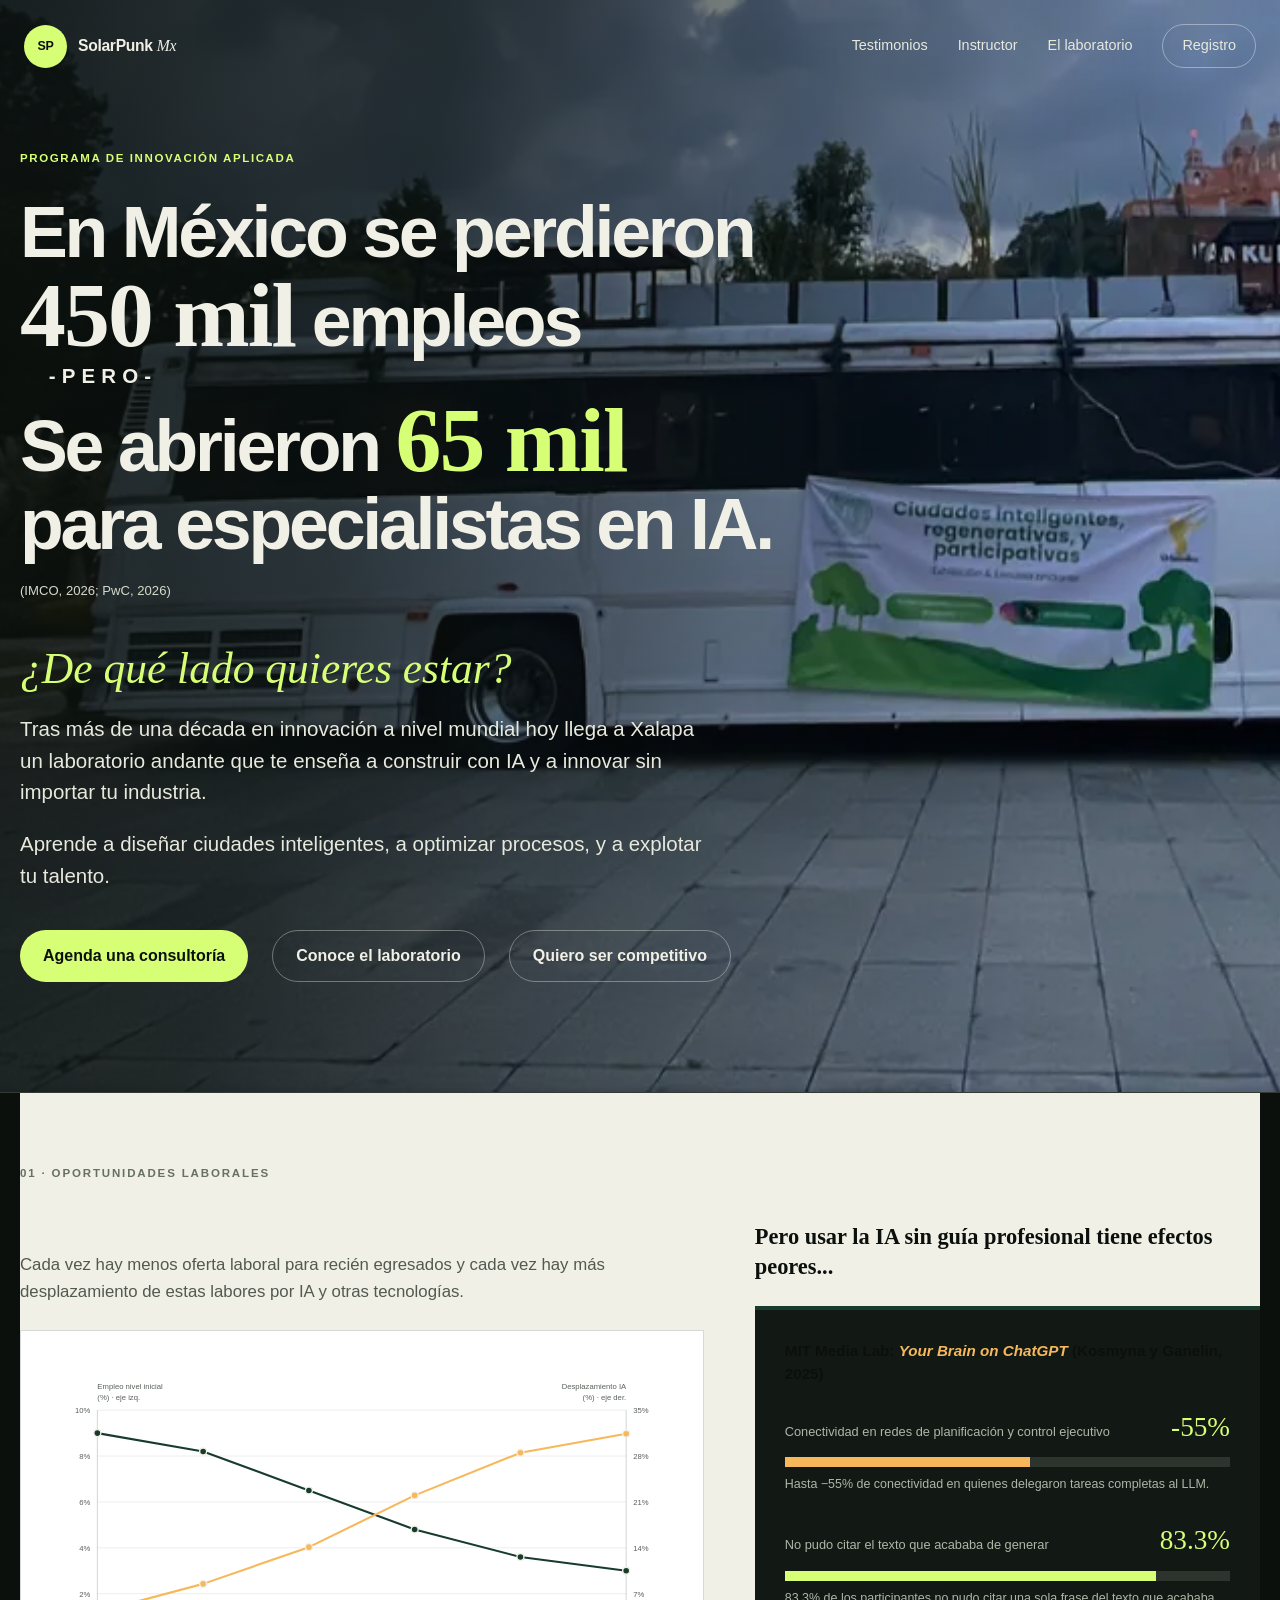
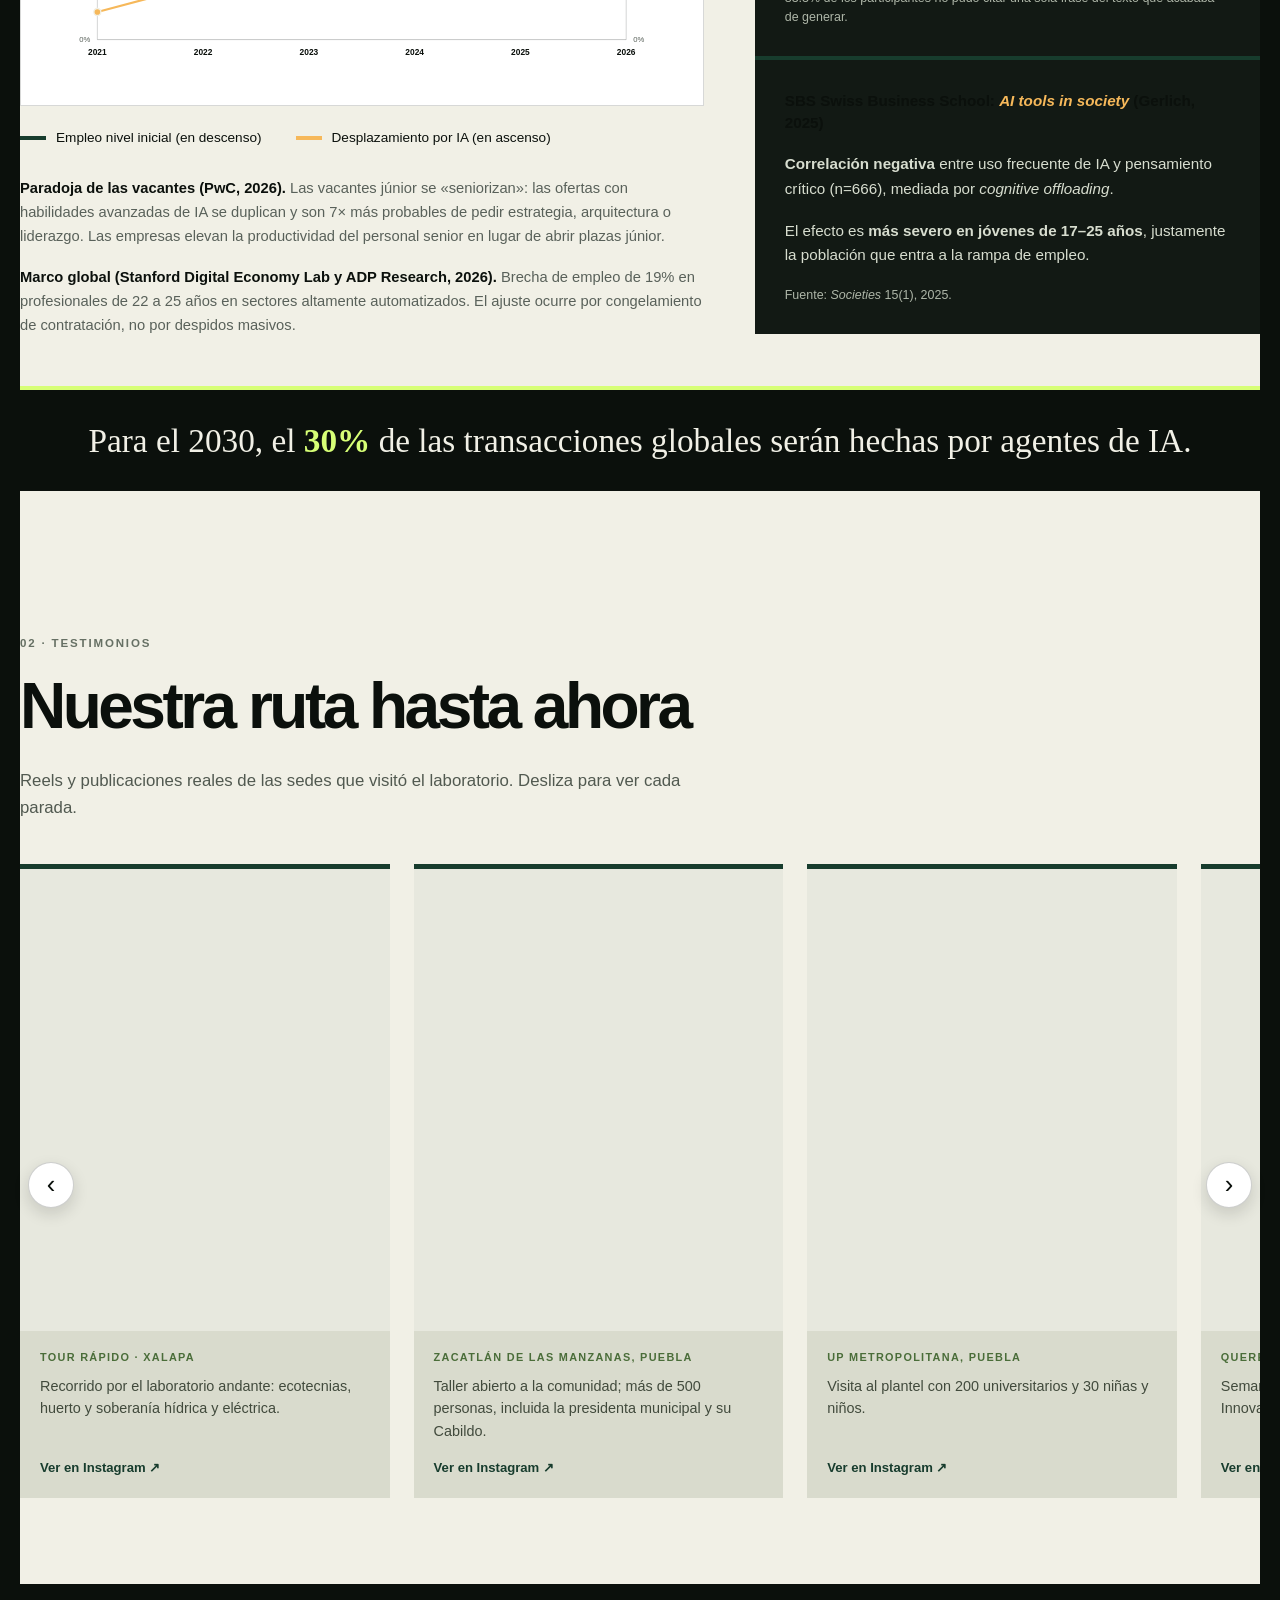
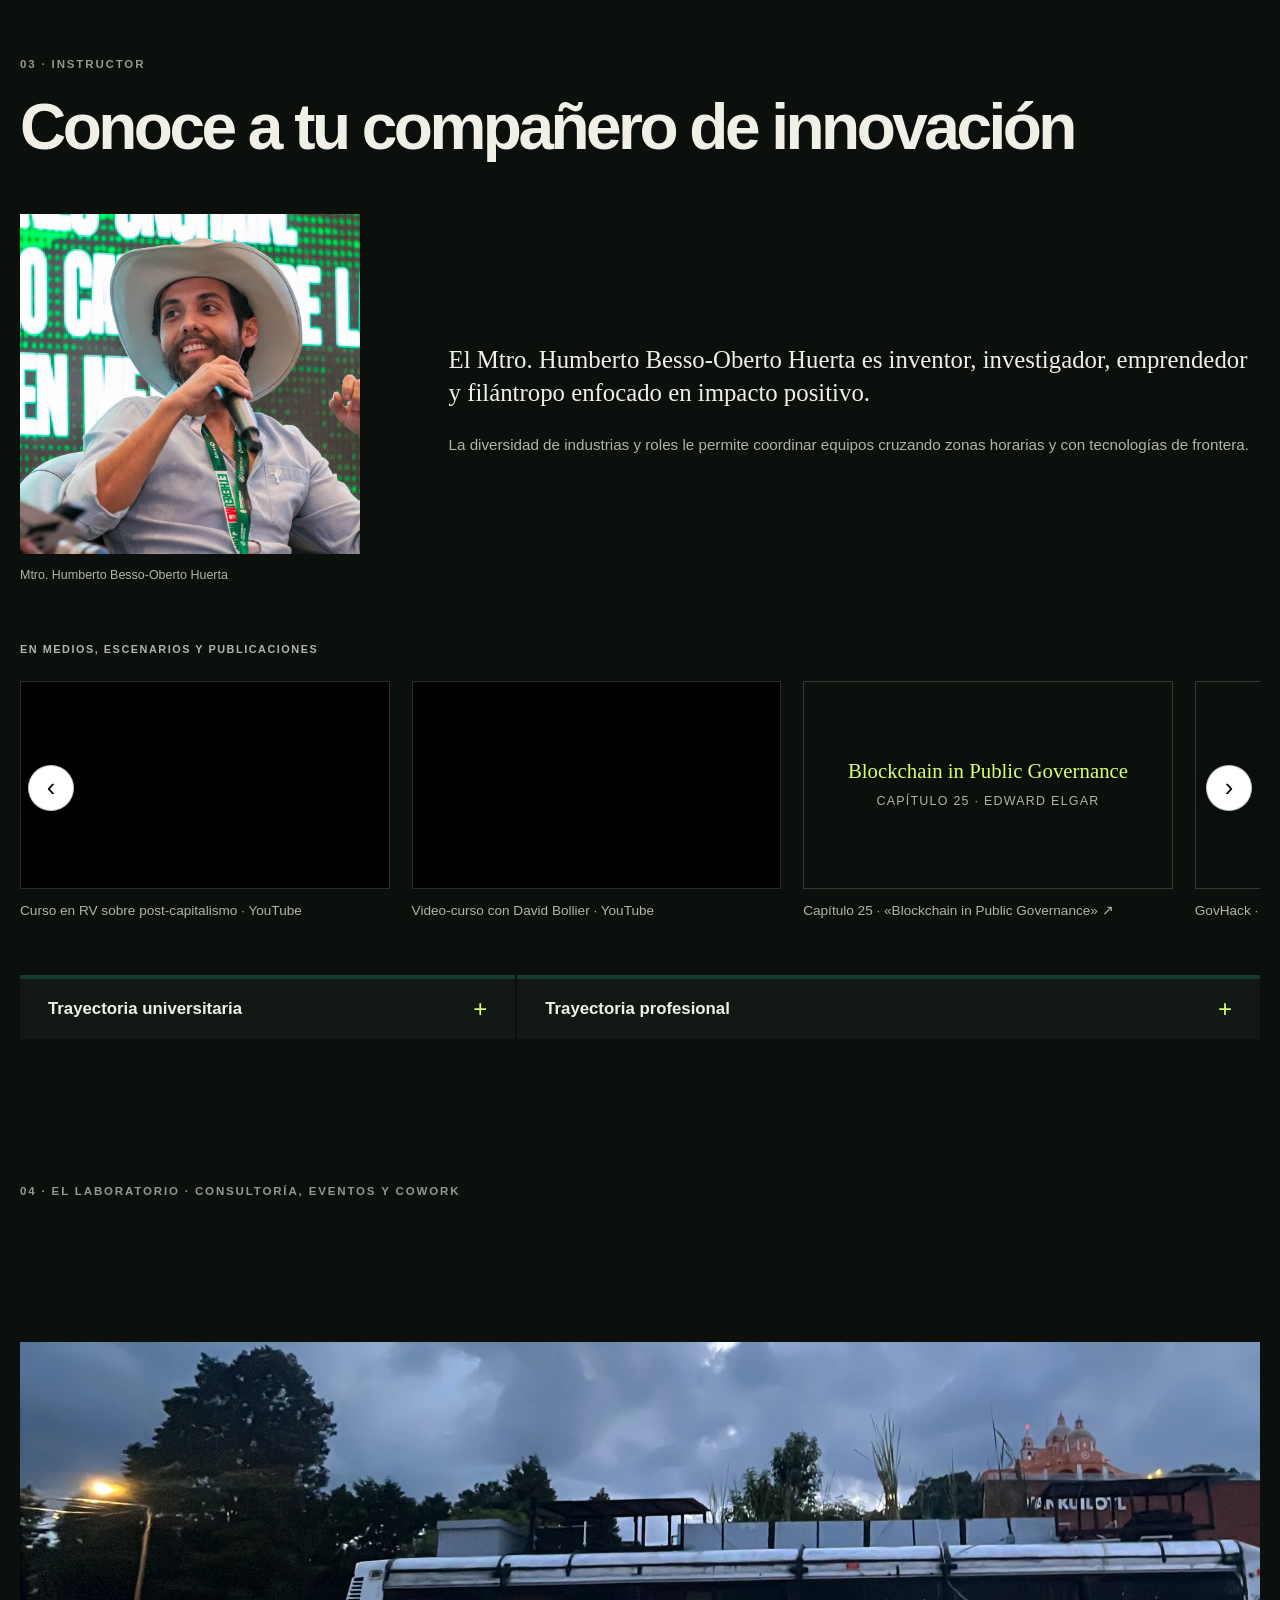
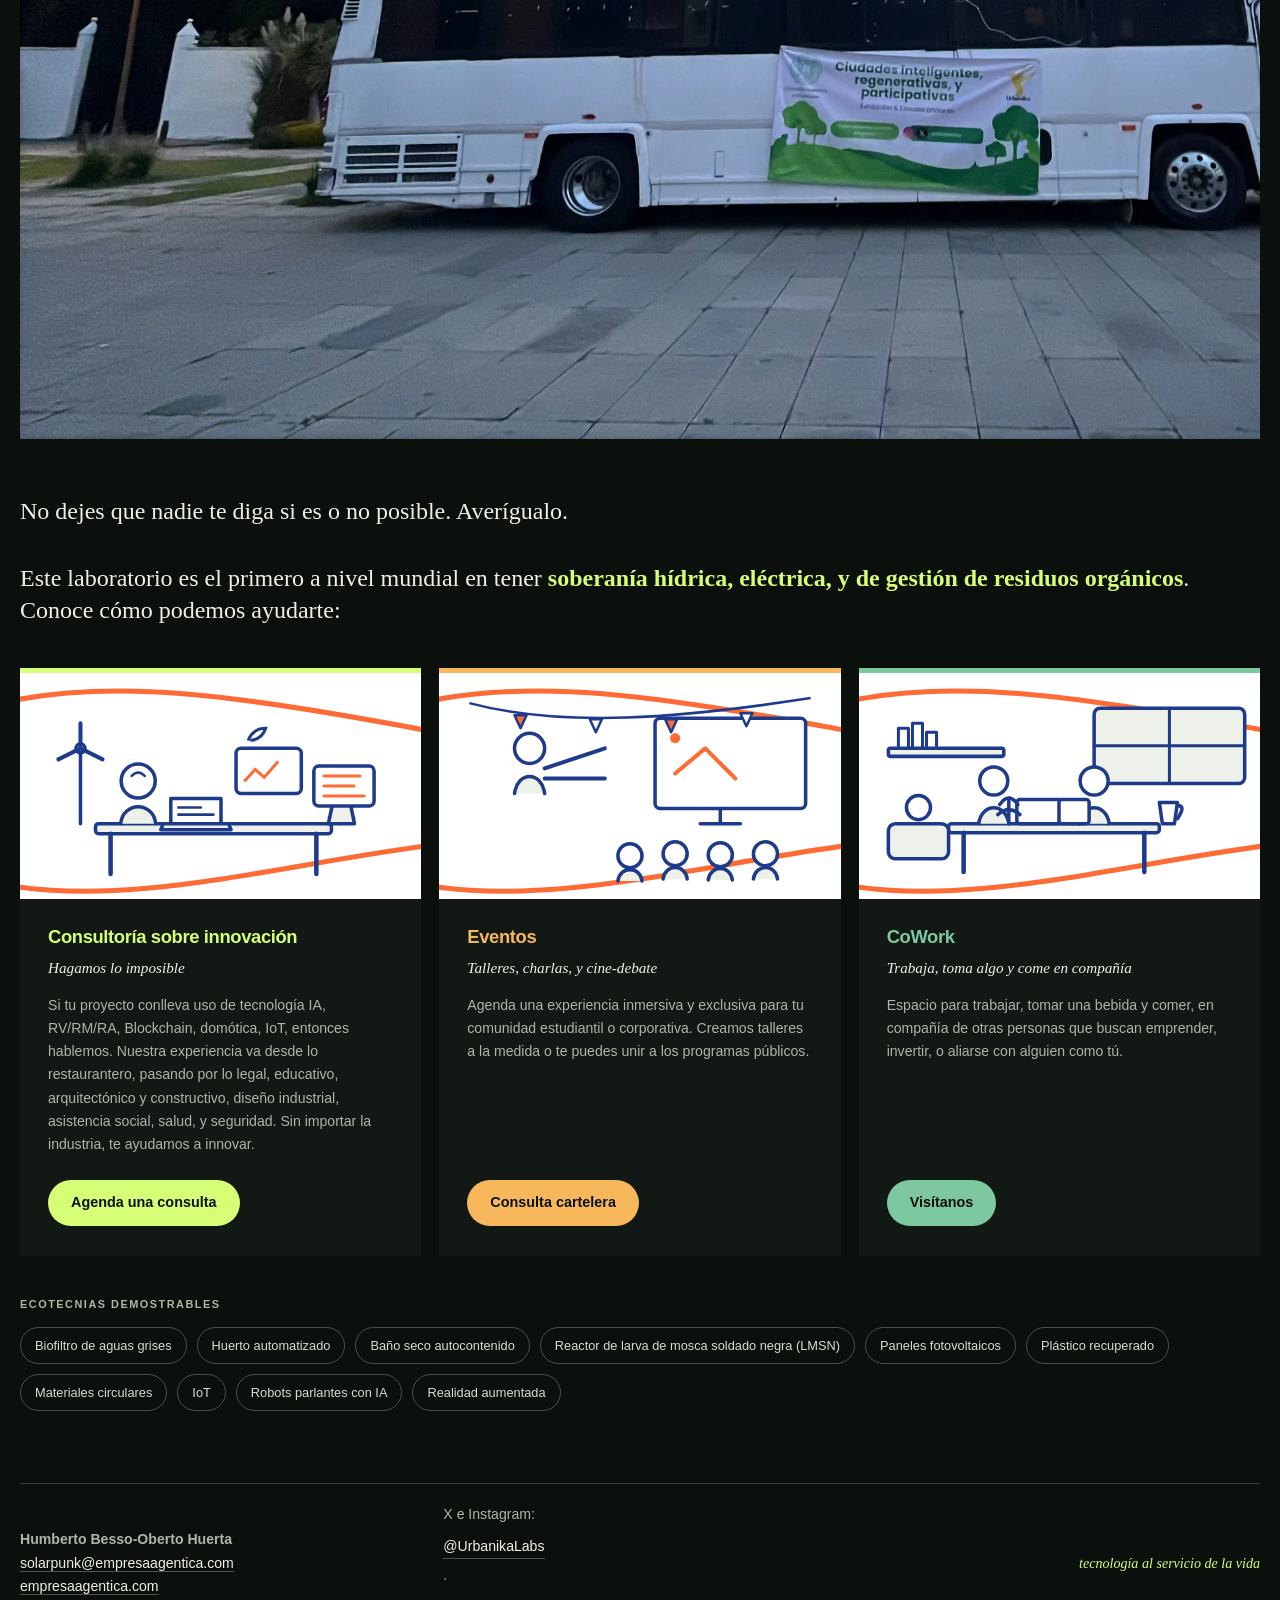
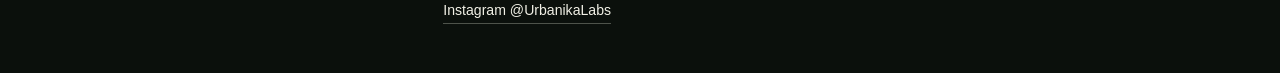
==== construyamos/index.html @ 70edcf50 "feat(construyamos): correo solarpunk@; seccion laboratorio (consultoria/eventos/cowork) al final con" ====
<!doctype html>
<html lang="es-MX">
<head>
  <meta charset="utf-8">
  <meta name="viewport" content="width=device-width, initial-scale=1">
  <meta name="description" content="Programa de innovación aplicada en Xalapa: conoce el laboratorio andante SolarPunk, con talleres, conferencias y consultoría con IA y ecotecnias; curso virtual de innovación aplicada con agentes de IA.">
  <meta name="theme-color" content="#0b100c">
  <title>SolarPunk Mx | Construyamos — Laboratorio de innovación aplicada</title>
  <link rel="icon" href="data:image/svg+xml,%3Csvg%20xmlns%3D%22http%3A%2F%2Fwww.w3.org%2F2000%2Fsvg%22%20viewBox%3D%220%200%2064%2064%22%3E%3Crect%20width%3D%2264%22%20height%3D%2264%22%20rx%3D%2214%22%20fill%3D%22%23d7ff76%22%2F%3E%3Ccircle%20cx%3D%2232%22%20cy%3D%2232%22%20r%3D%2215%22%20fill%3D%22none%22%20stroke%3D%22%230b100c%22%20stroke-width%3D%226%22%2F%3E%3Cpath%20d%3D%22M14%2050%20L32%2047%20L50%2050%22%20fill%3D%22none%22%20stroke%3D%22%230b100c%22%20stroke-width%3D%226%22%20stroke-linecap%3D%22round%22%2F%3E%3C%2Fsvg%3E">
  <link rel="stylesheet" href="construyamos.css?v=20261008e">
  <script src="construyamos.js?v=20261008e" defer></script>
</head>
<body>
  <a class="skip-link" href="#contenido">Saltar al contenido</a>

  <header class="site-header" data-header>
    <a class="brand" href="/" aria-label="SolarPunk Mx, inicio">
      <span class="brand-mark" aria-hidden="true">SP</span>
      <span class="brand-name">SolarPunk <i>Mx</i></span>
    </a>
    <nav aria-label="Navegación de la página">
      <a href="#testimonios">Testimonios</a>
      <a href="#instructor">Instructor</a>
      <a href="#laboratorio">El laboratorio</a>
      <a class="nav-cta" href="https://empresaagentica.com/solarpunk/" target="_blank" rel="noopener noreferrer">Registro</a>
    </nav>
  </header>

  <main id="contenido">

    <!-- ======== Hero (bus full-bleed) ======== -->
    <section class="cjs-hero cjs-hero-photo" id="inicio" aria-labelledby="hero-title">
      <picture class="cjs-hero-bg" aria-hidden="true">
        <source srcset="assets/bus-hero.webp" media="(min-width: 721px)" type="image/webp">
        <img src="assets/bus-hero-960.webp" alt="" width="1920" height="1080" loading="eager" fetchpriority="high">
      </picture>
      <div class="cjs-hero-scrim" aria-hidden="true"></div>
      <div class="cjs-wrap cjs-hero-inner">
        <p class="kicker reveal">Programa de innovación aplicada</p>
        <h1 id="hero-title" class="reveal">
          <span class="cjs-h1-line">En México se perdieron <strong class="cjs-h1-num">450&nbsp;mil</strong> empleos</span>
          <span class="cjs-pero">-PERO-</span>
          <span class="cjs-h1-line cjs-h1-line2">Se abrieron <strong class="cjs-h1-num">65&nbsp;mil</strong> para especialistas en IA.</span>
        </h1>
        <p class="cjs-hero-cite reveal">(IMCO, 2026; PwC, 2026)</p>
        <p class="cjs-hero-question reveal">¿De qué lado quieres estar?</p>
        <p class="cjs-hero-lead reveal">Tras más de una década en innovación a nivel mundial hoy llega a Xalapa un laboratorio andante que te enseña a construir con IA y a innovar sin importar tu industria.</p>
        <p class="cjs-hero-lead cjs-hero-lead2 reveal">Aprende a diseñar ciudades inteligentes, a optimizar procesos, y a explotar tu talento.</p>
        <!-- Punto único de configuración: scheduler de consultorías. Si el dueño entrega la URL de su calendario definitivo, se cambia este enlace en un solo lugar. -->
        <div class="cjs-hero-actions reveal">
          <a class="button button-primary" href="https://calendly.com/hbesso31/30-min" target="_blank" rel="noopener noreferrer">Agenda una consultoría</a>
          <a class="button button-ghost" href="https://wa.me/529832011923?text=Hola%2C%20me%20gustar%C3%ADa%20hacer%20un%20tour%20al%20laboratorio%20SolarPunk%20%F0%9F%9A%8C" target="_blank" rel="noopener noreferrer">Conoce el laboratorio</a>
          <a class="button button-ghost" href="#oportunidades">Quiero ser competitivo</a>
        </div>
      </div>
    </section>

    <!-- ======== 01 Oportunidades laborales (tendencia + deuda cognitiva) ======== -->
    <section class="section-pad cjs-light" id="oportunidades" aria-label="Oportunidades laborales">
      <div class="cjs-wrap">
        <p class="section-index cjs-index-dark reveal">01 · Oportunidades laborales</p>
        <div class="cjs-oportunidades-grid">
          <div class="cjs-op-col reveal">
            <p class="cjs-lead cjs-lead-dark">Cada vez hay menos oferta laboral para recién egresados y cada vez hay más desplazamiento de estas labores por IA y otras tecnologías.</p>
            <div class="cjs-chart-frame" data-chart="tendencia" id="tendencia-chart-frame">
              <div id="tendencia-chart" class="cjs-chart" role="img" aria-label="Gráfica de doble eje, serie 2021 a 2026: el crecimiento del empleo de nivel inicial baja de 9.0 a 3.0 por ciento mientras el desplazamiento de tareas por IA sube de 4.2 a 31.4 por ciento."></div>
            </div>
            <div class="cjs-legend">
              <span class="cjs-legend-item"><span class="cjs-legend-swatch cjs-legend-empleo" aria-hidden="true"></span>Empleo nivel inicial (en descenso)</span>
              <span class="cjs-legend-item"><span class="cjs-legend-swatch cjs-legend-ia" aria-hidden="true"></span>Desplazamiento por IA (en ascenso)</span>
            </div>
            <div class="cjs-chart-notes">
              <p><strong>Paradoja de las vacantes (PwC, 2026).</strong> Las vacantes júnior se «seniorizan»: las ofertas con habilidades avanzadas de IA se duplican y son 7× más probables de pedir estrategia, arquitectura o liderazgo. Las empresas elevan la productividad del personal senior en lugar de abrir plazas júnior.</p>
              <p><strong>Marco global (Stanford Digital Economy Lab y ADP Research, 2026).</strong> Brecha de empleo de 19% en profesionales de 22 a 25 años en sectores altamente automatizados. El ajuste ocurre por congelamiento de contratación, no por despidos masivos.</p>
            </div>
          </div>
          <div class="cjs-op-col">
            <h3 class="cjs-op-sub reveal">Pero usar la IA sin guía profesional tiene efectos peores...</h3>
            <div class="cjs-duo reveal">
              <h4>MIT Media Lab: <em>Your Brain on ChatGPT</em> (Kosmyna y Ganelin, 2025)</h4>
              <div class="cjs-meter" data-meter="--55" data-meter-value="55">
                <div class="cjs-meter-head"><span>Conectividad en redes de planificación y control ejecutivo</span><span class="cjs-meter-num" data-count="-55" data-suffix="%">0%</span></div>
                <div class="cjs-meter-track"><div class="cjs-meter-fill cjs-meter-fill-down"></div></div>
                <p class="cjs-meter-cap">Hasta −55% de conectividad en quienes delegaron tareas completas al LLM.</p>
              </div>
              <div class="cjs-meter" data-meter="--83.3" data-meter-value="83.3">
                <div class="cjs-meter-head"><span>No pudo citar el texto que acababa de generar</span><span class="cjs-meter-num" data-count="83.3" data-suffix="%">0%</span></div>
                <div class="cjs-meter-track"><div class="cjs-meter-fill cjs-meter-fill-up"></div></div>
                <p class="cjs-meter-cap">83.3% de los participantes no pudo citar una sola frase del texto que acababa de generar.</p>
              </div>
            </div>
            <div class="cjs-duo reveal">
              <h4>SBS Swiss Business School: <em>AI tools in society</em> (Gerlich, 2025)</h4>
              <p class="cjs-duo-text"><strong>Correlación negativa</strong> entre uso frecuente de IA y pensamiento crítico (n=666), mediada por <em>cognitive offloading</em>.</p>
              <p class="cjs-duo-text">El efecto es <strong>más severo en jóvenes de 17–25 años</strong>, justamente la población que entra a la rampa de empleo.</p>
              <p class="cjs-duo-note">Fuente: <em>Societies</em> 15(1), 2025.</p>
            </div>
          </div>
        </div>
        <p class="cjs-section-close cjs-close-dark reveal">Para el 2030, el <strong>30%</strong> de las transacciones globales serán hechas por agentes de IA.</p>
      </div>
    </section>

    <!-- ======== 03 Testimonios (embeds reales de Instagram: reels + posts) ======== -->
    <section class="section-pad cjs-light cjs-testimonios" id="testimonios" aria-label="Testimonios de la gira">
      <div class="cjs-wrap">
        <p class="section-index cjs-index-dark reveal">02 · Testimonios</p>
        <h2 class="reveal">Nuestra ruta hasta ahora</h2>
        <p class="cjs-lead cjs-lead-dark reveal">Reels y publicaciones reales de las sedes que visitó el laboratorio. Desliza para ver cada parada.</p>
        <div class="cjs-carousel reveal" data-carousel>
          <button class="cjs-car-btn cjs-car-prev" type="button" aria-label="Testimonio anterior">&#8249;</button>
          <div class="cjs-car-track" data-car-track>
            <figure class="cjs-ig-card">
              <div class="cjs-ig-frame"><iframe src="https://www.instagram.com/p/DMOuEfcx13A/embed/captioned/" title="Tour rápido del laboratorio SolarPunk (Instagram)" loading="lazy" scrolling="no" allowtransparency="true" allowfullscreen></iframe></div>
              <figcaption><span class="cjs-ig-place">Tour rápido · Xalapa</span><p>Recorrido por el laboratorio andante: ecotecnias, huerto y soberanía hídrica y eléctrica.</p><a class="cjs-ig-link" href="https://www.instagram.com/p/DMOuEfcx13A/" target="_blank" rel="noopener noreferrer">Ver en Instagram ↗</a></figcaption>
            </figure>
            <figure class="cjs-ig-card">
              <div class="cjs-ig-frame"><iframe src="https://www.instagram.com/p/DM9RWYPtkMb/embed/captioned/" title="Laboratorio SolarPunk en Zacatlán (Instagram)" loading="lazy" scrolling="no" allowtransparency="true" allowfullscreen></iframe></div>
              <figcaption><span class="cjs-ig-place">Zacatlán de las Manzanas, Puebla</span><p>Taller abierto a la comunidad; más de 500 personas, incluida la presidenta municipal y su Cabildo.</p><a class="cjs-ig-link" href="https://www.instagram.com/p/DM9RWYPtkMb/" target="_blank" rel="noopener noreferrer">Ver en Instagram ↗</a></figcaption>
            </figure>
            <figure class="cjs-ig-card">
              <div class="cjs-ig-frame"><iframe src="https://www.instagram.com/p/DNjvlomtzEv/embed/captioned/" title="Laboratorio SolarPunk en la UP Metropolitana de Puebla (Instagram)" loading="lazy" scrolling="no" allowtransparency="true" allowfullscreen></iframe></div>
              <figcaption><span class="cjs-ig-place">UP Metropolitana, Puebla</span><p>Visita al plantel con 200 universitarios y 30 niñas y niños.</p><a class="cjs-ig-link" href="https://www.instagram.com/p/DNjvlomtzEv/" target="_blank" rel="noopener noreferrer">Ver en Instagram ↗</a></figcaption>
            </figure>
            <figure class="cjs-ig-card">
              <div class="cjs-ig-frame"><iframe src="https://www.instagram.com/p/DQFYVMfj_FB/embed/captioned/" title="Laboratorio SolarPunk en Querétaro (Instagram)" loading="lazy" scrolling="no" allowtransparency="true" allowfullscreen></iframe></div>
              <figcaption><span class="cjs-ig-place">Querétaro · BLOQUE</span><p>Semana de Arquitectura Abierta en el Centro de Innovación y Tecnología Creativa.</p><a class="cjs-ig-link" href="https://www.instagram.com/p/DQFYVMfj_FB/" target="_blank" rel="noopener noreferrer">Ver en Instagram ↗</a></figcaption>
            </figure>
            <figure class="cjs-ig-card">
              <div class="cjs-ig-frame"><iframe src="https://www.instagram.com/p/DNXC5Ajt1uw/embed/captioned/" title="Laboratorio SolarPunk en San Andrés Cholula (Instagram)" loading="lazy" scrolling="no" allowtransparency="true" allowfullscreen></iframe></div>
              <figcaption><span class="cjs-ig-place">San Andrés Cholula</span><p>Funcionarios estatales y municipales, empresarios, activistas y ciudadanía.</p><a class="cjs-ig-link" href="https://www.instagram.com/p/DNXC5Ajt1uw/" target="_blank" rel="noopener noreferrer">Ver en Instagram ↗</a></figcaption>
            </figure>
            <figure class="cjs-ig-card">
              <div class="cjs-ig-frame"><iframe src="https://www.instagram.com/p/DOKXT_VjVSF/embed/captioned/" title="Laboratorio SolarPunk en Atlixco (Instagram)" loading="lazy" scrolling="no" allowtransparency="true" allowfullscreen></iframe></div>
              <figcaption><span class="cjs-ig-place">Atlixco, Puebla</span><p>Rueda de prensa con 15 medios y cerca de 400 participantes en tres días.</p><a class="cjs-ig-link" href="https://www.instagram.com/p/DOKXT_VjVSF/" target="_blank" rel="noopener noreferrer">Ver en Instagram ↗</a></figcaption>
            </figure>
            <figure class="cjs-ig-card">
              <div class="cjs-ig-frame"><iframe src="https://www.instagram.com/p/DOeF4Lxkf3c/embed/captioned/" title="Laboratorio SolarPunk en la UNAM (Instagram)" loading="lazy" scrolling="no" allowtransparency="true" allowfullscreen></iframe></div>
              <figcaption><span class="cjs-ig-place">UNAM, CDMX</span><p>Jornada con la comunidad universitaria: ecotecnias, agentes de IA y diseño de ciudad.</p><a class="cjs-ig-link" href="https://www.instagram.com/p/DOeF4Lxkf3c/" target="_blank" rel="noopener noreferrer">Ver en Instagram ↗</a></figcaption>
            </figure>
            <figure class="cjs-ig-card">
              <div class="cjs-ig-frame"><iframe src="https://www.instagram.com/p/DPAjaZejSrQ/embed/captioned/" title="Laboratorio SolarPunk en la Escuela Lancaster, CDMX (Instagram)" loading="lazy" scrolling="no" allowtransparency="true" allowfullscreen></iframe></div>
              <figcaption><span class="cjs-ig-place">Escuela Lancaster, CDMX</span><p>Programa de innovación y ciudades inteligentes para comunidad escolar.</p><a class="cjs-ig-link" href="https://www.instagram.com/p/DPAjaZejSrQ/" target="_blank" rel="noopener noreferrer">Ver en Instagram ↗</a></figcaption>
            </figure>
            <figure class="cjs-ig-card">
              <div class="cjs-ig-frame"><iframe src="https://www.instagram.com/p/DK8UQlUSgTs/embed/captioned/" title="Laboratorio SolarPunk en la UAM Cuajimalpa (Instagram)" loading="lazy" scrolling="no" allowtransparency="true" allowfullscreen></iframe></div>
              <figcaption><span class="cjs-ig-place">UAM Cuajimalpa, EDOMEX</span><p>Taller de innovación aplicada y economías regenerativas con estudiantes.</p><a class="cjs-ig-link" href="https://www.instagram.com/p/DK8UQlUSgTs/" target="_blank" rel="noopener noreferrer">Ver en Instagram ↗</a></figcaption>
            </figure>
          </div>
          <button class="cjs-car-btn cjs-car-next" type="button" aria-label="Siguiente testimonio">&#8250;</button>
        </div>
      </div>
    </section>

    <!-- ======== 05 Instructor ======== -->
    <section class="section-pad cjs-instructor" id="instructor" aria-labelledby="instructor-title">
      <div class="cjs-wrap">
        <p class="section-index reveal">03 · Instructor</p>
        <h2 class="reveal" id="instructor-title">Conoce a tu compañero de innovación</h2>
        <div class="cjs-instructor-grid">
          <figure class="cjs-instructor-photo reveal">
            <img src="assets/instructor-humberto.jpg" alt="Mtro. Humberto Besso-Oberto Huerta" width="1000" height="1000" loading="lazy">
            <figcaption>Mtro. Humberto Besso-Oberto Huerta</figcaption>
          </figure>
          <div class="cjs-instructor-copy reveal">
            <p>El Mtro. Humberto Besso-Oberto Huerta es inventor, investigador, emprendedor y filántropo enfocado en impacto positivo.</p>
            <p class="cjs-instructor-close">La diversidad de industrias y roles le permite coordinar equipos cruzando zonas horarias y con tecnologías de frontera.</p>
          </div>
        </div>

        <!-- Carrusel de medios: videos, menciones y publicaciones (hover = realce) -->
        <div class="cjs-shelf" data-carousel>
          <p class="cjs-shelf-kicker reveal">En medios, escenarios y publicaciones</p>
          <button class="cjs-car-btn cjs-car-prev" type="button" aria-label="Medio anterior">&#8249;</button>
          <div class="cjs-shelf-track" data-car-track>
            <figure class="cjs-shelf-item">
              <div class="cjs-shelf-frame"><iframe src="https://www.youtube.com/embed/u2xdQMoLdYQ" title="Curso en realidad virtual sobre post-capitalismo (YouTube)" loading="lazy" allow="accelerometer; autoplay; clipboard-write; encrypted-media; gyroscope; picture-in-picture; web-share" allowfullscreen></iframe></div>
              <figcaption>Curso en RV sobre post-capitalismo · YouTube</figcaption>
            </figure>
            <figure class="cjs-shelf-item">
              <div class="cjs-shelf-frame"><iframe src="https://www.youtube.com/embed/xXoP5hNuk-8" title="Video-curso con David Bollier sobre los pro-comunes (YouTube)" loading="lazy" allow="accelerometer; autoplay; clipboard-write; encrypted-media; gyroscope; picture-in-picture; web-share" allowfullscreen></iframe></div>
              <figcaption>Video-curso con David Bollier · YouTube</figcaption>
            </figure>
            <a class="cjs-shelf-item cjs-shelf-link" href="https://www.elgaronline.com/edcollchap/book/9781035330096/chapter25.xml" target="_blank" rel="noopener noreferrer">
              <div class="cjs-shelf-frame cjs-shelf-frame--text"><span>Blockchain in Public Governance</span><small>Capítulo 25 · Edward Elgar</small></div>
              <figcaption>Capítulo 25 · «Blockchain in Public Governance» ↗</figcaption>
            </a>
            <a class="cjs-shelf-item cjs-shelf-link" href="https://www.hackhumanity.com/post/govhack-ethcc-brussels-2024" target="_blank" rel="noopener noreferrer">
              <div class="cjs-shelf-frame cjs-shelf-frame--text"><span>GovHack</span><small>EthCC Bruselas · 2024</small></div>
              <figcaption>GovHack · EthCC Bruselas 2024 ↗</figcaption>
            </a>
          </div>
          <button class="cjs-car-btn cjs-car-next" type="button" aria-label="Siguiente medio">&#8250;</button>
        </div>
        <div class="cjs-tray-grid">
          <details class="cjs-tray-col reveal">
            <summary>Trayectoria universitaria <span aria-hidden="true">+</span></summary>
            <ul>
              <li>Fundador de <a href="https://www.facebook.com/groups/561441093882100/" target="_blank" rel="noopener noreferrer">HUV ANI</a>, primer grupo estudiantil de negocios internacionales de la UV (2009)</li>
              <li>Co-fundador de <a href="https://www.linkedin.com/company/compnice/" target="_blank" rel="noopener noreferrer">COMPNICE</a> (2014)</li>
              <li>Representante de generación (2010-11) y de carrera (2012)</li>
              <li>Coordinador Brigadista Universiada (2012)</li>
              <li>Seleccionado Mexicano del Programa para el Fortalecimiento de la Función Pública en América Latina — Fundación Botín (2013)</li>
              <li>Halcones UV, fútbol americano (2009-2013)</li>
              <li>Organización de UVtón (2011: 10 mil juguetes a comunidades rurales)</li>
              <li>Organización de decenas de eventos universitarios (2009-2014)</li>
            </ul>
          </details>
          <details class="cjs-tray-col reveal">
            <summary>Trayectoria profesional <span aria-hidden="true">+</span></summary>
            <ul>
              <li>Maestría doble en gobernanza digital e innovación en el sector público (Cum laude, 2019-2021)</li>
              <li>Primera generación de Blockchain Academy México (2018)</li>
              <li>Fundador de Agua Basic (2015-2016)</li>
              <li><a href="https://www.instagram.com/macorina_mezcaloteca/" target="_blank" rel="noopener noreferrer">Mezcaloteca Macorina</a> (2015)</li>
              <li><a href="https://www.facebook.com/Fundacion.ExitosFinancieros/" target="_blank" rel="noopener noreferrer">Fundación Éxitos Financieros A.C.</a> (2013)</li>
              <li>Centro Quetzalcóatl (2012-2015)</li>
              <li>Tallerista en el 1er Congreso Internacional de Cooperativas de Chapingo (2019)</li>
              <li>Fundador de <a href="https://www.facebook.com/FaroChetumal" target="_blank" rel="noopener noreferrer">FARO Chetumal</a> (2018)</li>
              <li>CFE (2018: 40 M MXN/año ahorrados, modelo ESCO, rescate de 11 plantas)</li>
              <li><a href="https://youtu.be/WrhdbC1tJmU" target="_blank" rel="noopener noreferrer">Proof of Humanity</a> (2021: +1,500 enrolados)</li>
              <li>Vinculación Veracruz–Flanders (2020)</li>
              <li>Conferencista y tallerista en Europa, Asia y América (2021-2026)</li>
              <li>Consultoría a Estonia (Decidim, Putukaväil, 2021)</li>
              <li><a href="https://www.youtube.com/watch?v=u2xdQMoLdYQ" target="_blank" rel="noopener noreferrer">Curso en RV sobre post-capitalismo</a> (2022)</li>
              <li><a href="https://www.youtube.com/watch?v=xXoP5hNuk-8" target="_blank" rel="noopener noreferrer">Video-curso con David Bollier</a> (2023)</li>
              <li><a href="https://www.hackhumanity.com/post/govhack-ethcc-brussels-2024" target="_blank" rel="noopener noreferrer">GovHack</a> (2024: decisiones de 6 meses a 3 días)</li>
              <li>Consultoría al nodo belga de EBSI (2024)</li>
              <li>Delegado de gobernanza en Scroll (2025) y Celo (2025)</li>
              <li>Contribuidor a DAOs (2018-2025)</li>
              <li>Consultoría en gobernanza distribuida para Zero Knowledge Network (2025)</li>
              <li>Fundador de Urbánika (2022-2026)</li>
              <li>Facilitación de proyectos internacionales para donaciones (2019-2026)</li>
              <li>Inventor y diseñador del SolarPunk Bus</li>
              <li>Autor del <a href="https://www.elgaronline.com/edcollchap/book/9781035330096/chapter25.xml" target="_blank" rel="noopener noreferrer">capítulo 25 de «Blockchain in Public Governance»</a> (2025)</li>
              <li>Líder de Gobernanza para <a href="http://near.org" target="_blank" rel="noopener noreferrer">NEAR.org</a> (2025-2026, aprobación 100%)</li>
              <li>Consultoría en recuperación de 3M USD (2026)</li>
              <li>Desarrollo del programa SolarPunk MX</li>
            </ul>
          </details>
        </div>
      </div>
    </section>

    <!-- ======== 02 Conoce el laboratorio ======== -->
    <section class="section-pad" id="laboratorio" aria-labelledby="lab-title">
      <div class="cjs-wrap">
        <p class="section-index reveal">04 · El laboratorio · Consultoría, eventos y cowork</p>
        <h2 class="reveal" id="lab-title">Conoce el laboratorio de innovación aplicada</h2>
        <figure class="cjs-bus-photo reveal">
          <img src="assets/bus-hero.webp" alt="Bus SolarPunk a hora azul en Puebla, con la lona «Ciudades inteligentes, regenerativas y participativas» y vegetación en el techo" width="1920" height="1080" loading="lazy">
        </figure>
        <div class="cjs-bus-oficina-grid">
          <div class="reveal">
            <p class="cjs-bus-claim">No dejes que nadie te diga si es o no posible. Averígualo.</p>
            <p class="cjs-bus-claim">Este laboratorio es el primero a nivel mundial en tener <strong>soberanía hídrica, eléctrica, y de gestión de residuos orgánicos</strong>. Conoce cómo podemos ayudarte:</p>
            <div class="cjs-lab-cards">
              <article class="cjs-lab-card cjs-lab-card--consultoria reveal">
                <img class="cjs-lab-card-img" src="assets/card-consultoria.svg" alt="Ilustración: consultoría de innovación en el laboratorio" width="800" height="450" loading="lazy">
                <div class="cjs-lab-card-body">
                  <h3>Consultoría sobre innovación</h3>
                  <p class="cjs-lab-card-sub">Hagamos lo imposible</p>
                  <p class="cjs-lab-card-text">Si tu proyecto conlleva uso de tecnología IA, RV/RM/RA, Blockchain, domótica, IoT, entonces hablemos. Nuestra experiencia va desde lo restaurantero, pasando por lo legal, educativo, arquitectónico y constructivo, diseño industrial, asistencia social, salud, y seguridad. Sin importar la industria, te ayudamos a innovar.</p>
                  <a class="button button-primary" href="https://calendly.com/hbesso31/30-min" target="_blank" rel="noopener noreferrer">Agenda una consulta</a>
                </div>
              </article>
              <article class="cjs-lab-card cjs-lab-card--eventos reveal">
                <img class="cjs-lab-card-img" src="assets/card-eventos.svg" alt="Ilustración: taller y conferencia en el laboratorio" width="800" height="450" loading="lazy">
                <div class="cjs-lab-card-body">
                  <h3>Eventos</h3>
                  <p class="cjs-lab-card-sub">Talleres, charlas, y cine-debate</p>
                  <p class="cjs-lab-card-text">Agenda una experiencia inmersiva y exclusiva para tu comunidad estudiantil o corporativa. Creamos talleres a la medida o te puedes unir a los programas públicos.</p>
                  <a class="button button-primary" href="cartelera/">Consulta cartelera</a>
                </div>
              </article>
              <article class="cjs-lab-card cjs-lab-card--cowork reveal">
                <img class="cjs-lab-card-img" src="assets/card-cowork.svg" alt="Ilustración: espacio cowork del laboratorio" width="800" height="450" loading="lazy">
                <div class="cjs-lab-card-body">
                  <h3>CoWork</h3>
                  <p class="cjs-lab-card-sub">Trabaja, toma algo y come en compañía</p>
                  <p class="cjs-lab-card-text">Espacio para trabajar, tomar una bebida y comer, en compañía de otras personas que buscan emprender, invertir, o aliarse con alguien como tú.</p>
                  <a class="button button-primary" href="https://www.google.com/maps/place/SolarPunk+Mexico/@19.497247,-96.8887211,15z/data=!4m6!3m5!1s0x85db31537b48bde9:0x67a4bd1f93548348!8m2!3d19.5344132!4d-96.881844!16s%2Fg%2F11zdrhdh9f" target="_blank" rel="noopener noreferrer">Visítanos</a>
                </div>
              </article>
            </div>
            <p class="cjs-bus-eco-kicker">Ecotecnias demostrables</p>
            <ul class="cjs-chips">
              <li>Biofiltro de aguas grises</li>
              <li>Huerto automatizado</li>
              <li>Baño seco autocontenido</li>
              <li>Reactor de larva de mosca soldado negra (LMSN)</li>
              <li>Paneles fotovoltaicos</li>
              <li>Plástico recuperado</li>
              <li>Materiales circulares</li>
              <li>IoT</li>
              <li>Robots parlantes con IA</li>
              <li>Realidad aumentada</li>
            </ul>
          </div>
        </div>
      </div>
    </section>

  </main>

  <footer>
    <p class="cjs-footer-contact">
      <strong>Humberto Besso-Oberto Huerta</strong><br>
      <a href="mailto:solarpunk@empresaagentica.com">solarpunk@empresaagentica.com</a><br>
      <a href="https://empresaagentica.com" target="_blank" rel="noopener noreferrer">empresaagentica.com</a>
    </p>
    <p class="cjs-footer-social">
      X e Instagram: <a href="https://x.com/UrbanikaLabs" target="_blank" rel="noopener noreferrer">@UrbanikaLabs</a> ·
      <a href="https://www.instagram.com/UrbanikaLabs/" target="_blank" rel="noopener noreferrer">Instagram @UrbanikaLabs</a>
    </p>
    <div class="cjs-footer-sign">
      <p class="cjs-footer-promise">tecnología al servicio de la vida</p>
    </div>
  </footer>

</body>
</html>
---- construyamos/construyamos.css ----
/* ======================================================================
   construyamos.css — página /construyamos/ (AG-SPX-CONSTRUYAMOS-01)
   Línea gráfica SolarPunk Mx: tokens copiados de styles.css (:root).
   Sin estilos inline, sin CDN, sin webfonts remotas (CSP: style-src 'self').
   ====================================================================== */

:root {
  --ink: #0b100c;
  --ink-soft: #121914;
  --paper: #f1f0e6;
  --paper-soft: #d9dbcd;
  --line: rgba(238, 241, 229, 0.18);
  --muted: #aeb6a8;
  --acid: #d7ff76;
  --sun: #f6b85a;
  --forest: #173c2d;
  --page: min(1560px, calc(100vw - 40px));
  color-scheme: dark;
}

* { box-sizing: border-box; }
html { scroll-behavior: smooth; background: var(--ink); }
body {
  margin: 0;
  background: var(--ink);
  color: var(--paper);
  font-family: Arial, Helvetica, sans-serif;
  font-size: 16px;
  line-height: 1.5;
  overflow-x: hidden;
}
a { color: inherit; }
img, svg { display: block; max-width: 100%; }
button, a, summary { -webkit-tap-highlight-color: transparent; }

.skip-link { position: fixed; top: 10px; left: 10px; z-index: 100; padding: 10px 14px; background: var(--acid); color: var(--ink); transform: translateY(-150%); transition: transform .2s ease; }
.skip-link:focus { transform: translateY(0); }
:focus-visible { outline: 3px solid var(--acid); outline-offset: 4px; }

/* ---- Header ---- */
.site-header { position: fixed; inset: 0 0 auto; z-index: 50; display: flex; align-items: center; justify-content: space-between; width: 100%; padding: 24px max(24px, calc((100vw - 1320px) / 2)); transition: background .25s ease, padding .25s ease, border-color .25s ease; border-bottom: 1px solid transparent; }
.site-header.is-scrolled { padding-top: 14px; padding-bottom: 14px; background: rgba(11,16,12,.94); border-color: var(--line); }
.brand { min-height: 44px; display: inline-flex; align-items: center; gap: 11px; text-decoration: none; font-weight: 700; }
.brand-mark { width: 43px; height: 43px; display: grid; place-items: center; border-radius: 50%; background: var(--acid); color: var(--ink); font-size: .78rem; letter-spacing: -.03em; }
.brand-name { font-size: .98rem; letter-spacing: -.02em; }
.brand-name i { font-family: Georgia, serif; font-weight: 400; }
.site-header nav { display: flex; align-items: center; gap: 30px; }
.site-header nav a { min-height: 44px; display: inline-flex; align-items: center; text-decoration: none; font-size: .9rem; color: #e7e9dd; }
.site-header .nav-cta { border: 1px solid rgba(255,255,255,.38); border-radius: 999px; padding: 0 19px; }

/* ---- Base tipográfica ---- */
.kicker, .section-index { margin: 0 0 24px; text-transform: uppercase; letter-spacing: .16em; font-size: .72rem; font-weight: 700; color: var(--acid); }
.cjs-hero-photo .kicker { text-wrap: balance; letter-spacing: .14em; }
.section-index { color: #8f9b8d; }
section h2 { margin: 0; font-size: clamp(2.6rem, 5vw, 5.2rem); line-height: .96; letter-spacing: -.055em; text-wrap: balance; }
h1 em, h2 em { font-family: Georgia, 'Times New Roman', serif; font-weight: 400; color: var(--acid); font-style: italic; }
.cjs-lead { max-width: 700px; margin: 30px 0 0; font-size: 1.05rem; line-height: 1.6; color: var(--muted); }

.section-pad { width: var(--page); margin: 0 auto; padding: 72px 0; }
.cjs-wrap { width: var(--page); margin: 0 auto; }

/* ---- Botones ---- */
.button { min-height: 52px; display: inline-flex; align-items: center; justify-content: center; gap: 22px; padding: 0 23px; border-radius: 999px; text-decoration: none; font-weight: 700; }
.button-primary { background: var(--acid); color: var(--ink); }
.button-primary:hover { background: #e4ff9f; }
.button-ghost { border: 1px solid rgba(233,239,223,.38); color: var(--paper); }
.button-ghost:hover { border-color: var(--acid); color: var(--acid); }
.button-large { min-height: 62px; padding: 0 30px; font-size: 1.05rem; }

/* ---- Hero (foto full-bleed del bus, hora azul) ---- */
.cjs-hero-photo { position: relative; display: block; min-height: 100svh; padding: 0; overflow: hidden; border-bottom: 1px solid var(--line); background: var(--ink); }
.cjs-hero-bg { position: absolute; inset: 0; }
.cjs-hero-bg img { width: 100%; height: 100%; object-fit: cover; object-position: 58% 62%; }
.cjs-hero-scrim { position: absolute; inset: 0; background: linear-gradient(105deg, rgba(11,16,12,.88) 0%, rgba(11,16,12,.74) 30%, rgba(11,16,12,.40) 58%, rgba(11,16,12,.12) 82%, rgba(11,16,12,.05) 100%); }
.cjs-hero-inner { position: relative; z-index: 2; display: flex; flex-direction: column; justify-content: center; min-height: 100svh; padding: 150px 0 110px; }
.cjs-hero-photo .kicker { margin-bottom: 28px; }
.cjs-hero-photo h1 { margin: 0; max-width: 1100px; font-size: clamp(2.4rem, 5.6vw, 5.6rem); line-height: 1.04; letter-spacing: -.045em; font-weight: 700; }
.cjs-h1-line { display: block; text-wrap: balance; }
.cjs-h1-line2 { margin-top: .12em; }
.cjs-h1-num { display: inline-block; font-family: Georgia, serif; font-size: 1.28em; line-height: 1; white-space: nowrap; letter-spacing: -.02em; }
/* Verde semántico: 450 mil = la herida (papel neutro, grande); 65 mil = la oportunidad (lima) */
.cjs-h1-line .cjs-h1-num { color: var(--paper); }
.cjs-h1-line2 .cjs-h1-num { color: var(--acid); }
.cjs-hero-photo .cjs-hero-cite { margin: 20px 0 0; font-size: .82rem; color: #d5dbca; }
.cjs-hero-photo .cjs-hero-question { margin: 44px 0 0; font-family: Georgia, serif; font-style: italic; font-size: clamp(1.7rem, 3.4vw, 2.8rem); line-height: 1.1; color: var(--acid); }
.cjs-hero-photo .cjs-hero-lead { max-width: 700px; margin: 20px 0 0; font-size: clamp(1.06rem, 1.6vw, 1.33rem); line-height: 1.55; color: #e7e9dd; text-wrap: pretty; }
.cjs-hero-photo .cjs-hero-lead strong { color: var(--paper); }
.cjs-hero-photo .cjs-hero-lead2 { max-width: 700px; }
/* Divisor -PERO- entre las dos frases del hook (elemento tipográfico propio) */
.cjs-pero { display: block; margin: .22em 0 .1em 1.4em; font-family: Arial, Helvetica, sans-serif; font-size: clamp(.9rem, 1.6vw, 1.3rem); font-weight: 700; letter-spacing: .3em; line-height: 1; color: var(--paper); }
/* Observación: el scheduler de consultorías es punto único de configuración en el HTML (comentario junto a .cjs-hero-actions). */
.cjs-hero-photo .cjs-hero-actions { display: flex; flex-wrap: wrap; align-items: center; gap: 16px 24px; margin-top: 38px; }

/* ---- Bloques oscuros/claros ---- */
.cjs-light { background: var(--paper); color: var(--ink); }
.cjs-light .section-index { color: #667064; }
.cjs-index-dark { color: #667064; }
.cjs-lead-dark { color: #515950; }
.cjs-light ~ * .kicker { color: inherit; }

/* 01 problema — párrafo puente final */
.cjs-problema-copy .cjs-problema-puente { margin: 0; margin-top: 34px; padding-top: 26px; border-top: 1px solid rgba(215,255,118,.35); font-family: Arial, Helvetica, sans-serif; font-size: 1.05rem; line-height: 1.6; color: var(--muted); }
.cjs-problema-copy .cjs-problema-puente strong { color: var(--acid); }

/* 01 oportunidades — dos columnas (grafica izq + deuda cognitiva der) */
.cjs-oportunidades-grid { display: grid; grid-template-columns: 1.15fr .85fr; gap: 4vw; align-items: start; margin-top: 40px; }
.cjs-op-col { min-width: 0; }
.cjs-op-col .cjs-chart-frame { margin-top: 24px; }
.cjs-op-sub { margin: 0 0 24px; max-width: 620px; font-family: Georgia, serif; font-size: 1.4rem; line-height: 1.35; }
.cjs-op-col .cjs-duo { border-top-color: var(--forest); }
.cjs-duo h4 { margin: 0; font-size: .95rem; line-height: 1.45; }
.cjs-duo h4 em { color: var(--sun); }

.cjs-light .cjs-section-close strong { color: var(--forest); }
/* After both columns, closing hook (destacado, debajo del grid) */
.cjs-light .cjs-section-close { max-width: 100%; margin: 48px 0 0; padding: 30px 30px; background: var(--ink); color: var(--paper); text-align: center; border-left: none; border-top: 4px solid var(--acid); }
.cjs-light .cjs-section-close strong { color: var(--acid); }

/* 02 laboratorio — tarjetas dinámicas con hover/teclado */
.cjs-bus-claim2 { margin: 0 0 38px; max-width: 760px; font-size: 1.02rem; line-height: 1.65; color: var(--muted); }
.cjs-lab-cards { display: grid; grid-template-columns: repeat(3, minmax(0, 1fr)); gap: 18px; margin-top: 42px; }
.cjs-lab-card { display: flex; flex-direction: column; align-items: stretch; overflow: hidden; background: var(--ink-soft); border-top: 5px solid var(--acid); transition: transform .22s ease, box-shadow .22s ease; }
.cjs-lab-card--consultoria { border-top-color: var(--acid); }
.cjs-lab-card--eventos { border-top-color: var(--sun); }
.cjs-lab-card--cowork { border-top-color: #7ec8a0; }
.cjs-lab-card:hover, .cjs-lab-card:focus-within { transform: translateY(-8px); box-shadow: 0 22px 44px rgba(0,0,0,.35); }
.cjs-lab-card-img { display: block; width: 100%; height: auto; aspect-ratio: 16 / 9; object-fit: cover; background: #ffffff; }
.cjs-lab-card-body { display: flex; flex-direction: column; flex-grow: 1; align-items: flex-start; padding: 26px 28px 30px; }
.cjs-lab-card h3 { margin: 0; font-size: 1.15rem; line-height: 1.3; letter-spacing: -.02em; }
.cjs-lab-card--consultoria h3 { color: var(--acid); }
.cjs-lab-card--eventos h3 { color: var(--sun); }
.cjs-lab-card--cowork h3 { color: #7ec8a0; }
.cjs-lab-card-sub { margin: 8px 0 0; font-family: Georgia, serif; font-style: italic; font-size: .95rem; color: var(--paper); }
.cjs-lab-card-text { margin: 14px 0 24px; font-size: .88rem; line-height: 1.65; color: var(--muted); flex-grow: 1; }
.cjs-lab-card .button { margin-top: 0; padding-top: 0; padding-bottom: 0; min-height: 46px; font-size: .9rem; }
.cjs-lab-card--eventos .button { background: var(--sun); }
.cjs-lab-card--cowork .button { background: #7ec8a0; }

/* 03 bus oficina */
.cjs-bus-photo { margin: 56px 0 0; }
.cjs-bus-photo img { width: 100%; height: auto; }
.cjs-bus-photo figcaption { margin-top: 10px; font-size: .78rem; color: var(--muted); }
.cjs-bus-oficina-grid { margin-top: 56px; }
.cjs-bus-photos-mini { display: grid; grid-template-columns: 1fr 1.6fr; gap: 18px; margin-top: 34px; align-items: start; }
.cjs-bus-photos-mini figure { margin: 0; }
.cjs-bus-photos-mini img { width: 100%; height: auto; }
.cjs-bus-photos-mini figcaption { margin-top: 8px; font-size: .78rem; color: var(--muted); }

/* 07 evidencia */
.cjs-evidencia { margin-top: 64px; padding-top: 42px; border-top: 1px solid var(--line); }
.cjs-evidencia-kicker { margin: 0 0 18px; }
.cjs-evidencia-kicker + .cjs-evidencia-links { margin-top: 0; }
.cjs-evidencia-grid { display: grid; grid-template-columns: repeat(3, 1fr); gap: 18px; margin: 22px 0 0; }
.cjs-evidencia-grid figure { margin: 0; }
.cjs-evidencia-grid img { width: 100%; height: auto; }
.cjs-evidencia-grid figcaption { margin-top: 8px; font-size: .78rem; color: var(--muted); }
.cjs-evidencia-links { margin-top: 18px; }
.cjs-evidencia .cjs-bus-eco-kicker + .cjs-evidencia-grid { margin-top: 22px; }

/* 10 fuentes — nota al pie */
.cjs-fuentes-nota { margin: 26px 0 0; padding: 14px 18px; border-left: 3px solid var(--sun); background: rgba(11,16,12,.05); font-size: .82rem; line-height: 1.55; color: #59615a; }

/* ---- 03 Testimonios — carrusel de embeds reales de Instagram ---- */
.cjs-testimonios .cjs-carousel { position: relative; margin-top: 36px; }
.cjs-car-track { display: flex; gap: 24px; overflow-x: auto; scroll-snap-type: x mandatory; scroll-behavior: smooth; padding: 6px 4px 14px; scrollbar-width: none; align-items: stretch; }
.cjs-car-track::-webkit-scrollbar { display: none; }
.cjs-ig-card { flex: 0 0 clamp(300px, 30%, 400px); scroll-snap-align: start; display: flex; flex-direction: column; margin: 0; background: var(--paper-soft); border-top: 5px solid var(--forest); }
.cjs-ig-frame { width: 100%; aspect-ratio: 4 / 5; background: #e7e8de; overflow: hidden; }
.cjs-ig-frame iframe { display: block; width: 100%; height: 100%; border: 0; }
.cjs-ig-card figcaption { display: flex; flex-direction: column; flex-grow: 1; padding: 18px 20px 20px; }
.cjs-ig-place { font-size: .68rem; text-transform: uppercase; letter-spacing: .12em; font-weight: 700; color: #4a6d39; }
.cjs-ig-card figcaption p { margin: 10px 0 16px; flex-grow: 1; font-size: .9rem; line-height: 1.55; color: #414a3c; }
.cjs-ig-link { font-size: .82rem; font-weight: 700; color: var(--forest); text-decoration: none; }
.cjs-ig-link:hover, .cjs-ig-link:focus-visible { color: var(--ink); text-decoration: underline; }
.cjs-car-btn { position: absolute; top: calc(50% - 23px); z-index: 3; width: 46px; height: 46px; display: grid; place-items: center; border: 1px solid rgba(11,16,12,.2); border-radius: 50%; background: #ffffff; color: var(--ink); font-size: 1.6rem; line-height: 1; cursor: pointer; box-shadow: 0 6px 16px rgba(11,16,12,.14); transition: transform .15s ease; }
.cjs-car-btn:hover, .cjs-car-btn:focus-visible { transform: scale(1.06); }
.cjs-car-prev { left: 8px; }
.cjs-car-next { right: 8px; }

/* ---- Split grids ---- */

/* 01 problema */
.cjs-problema-copy p { margin: 0 0 22px; font-family: Georgia, serif; font-size: 1.55rem; line-height: 1.3; }
.cjs-problema-copy strong { color: var(--acid); }
.cjs-problema-aside { padding: 30px; background: var(--ink-soft); border-top: 4px solid var(--sun); }
.cjs-stat-pair { margin: 0; font-size: 1.02rem; line-height: 1.55; }
.cjs-stat-pair strong { display: inline; font-family: Georgia, serif; font-size: 2.2rem; line-height: 1.15; }
.cjs-vs { display: inline-block; margin: 0 8px; text-transform: uppercase; font-size: .68rem; letter-spacing: .12em; color: var(--muted); }
.cjs-acid { color: var(--acid); }
.cjs-source { margin: 18px 0 0; font-size: .78rem; line-height: 1.6; color: var(--muted); }

/* ---- 02 gráfica tendencia (light) ---- */
.cjs-chart-frame { max-width: 100%; margin: 0; padding: 26px; background: #ffffff; border: 1px solid rgba(11,16,12,.16); }
.cjs-chart { width: 100%; }
.cjs-chart svg { width: 100%; height: auto; display: block; }
.cjs-legend { display: flex; flex-wrap: wrap; gap: 14px 34px; margin-top: 22px; }
.cjs-legend-item { display: inline-flex; align-items: center; gap: 10px; font-size: .85rem; }
.cjs-legend-swatch { width: 26px; height: 4px; display: inline-block; }
.cjs-legend-empleo { background: var(--forest); }
.cjs-legend-ia { background: var(--sun); }
.cjs-chart-notes { max-width: 100%; margin: 28px 0 0; display: grid; gap: 16px; }
.cjs-chart-notes p { margin: 0; font-size: .92rem; line-height: 1.65; color: #59615a; }
.cjs-chart-notes strong { color: var(--ink); }

/* ---- 03 tarjetas cifras ---- */
.cjs-cards-grid { display: grid; grid-template-columns: repeat(3, minmax(0, 1fr)); gap: 2px; margin-top: 56px; }
.cjs-card { padding: 30px; background: var(--ink-soft); border-top: 4px solid var(--acid); }
.cjs-card h3 { margin: 0; font-size: 1.05rem; letter-spacing: -.01em; }
.cjs-card-key { margin: 16px 0 12px; font-family: Georgia, serif; font-size: 2.1rem; line-height: 1.1; color: var(--acid); }
.cjs-card p:last-child { margin: 0; font-size: .9rem; line-height: 1.6; color: var(--muted); }
.cjs-section-close { margin: 70px 0 0; font-family: Georgia, serif; font-size: clamp(1.5rem, 2.6vw, 2.3rem); line-height: 1.25; color: var(--paper); }
.cjs-close-dark { color: var(--ink); }

/* ---- 04 deuda cognitiva ---- */
.cjs-duo-grid { display: grid; grid-template-columns: 1.15fr .85fr; gap: 2px; margin-top: 56px; }
.cjs-duo { padding: 30px; background: var(--ink-soft); border-top: 4px solid var(--sun); }
.cjs-duo h3 { margin: 0; font-size: 1rem; line-height: 1.45; }
.cjs-duo h3 em { color: var(--acid); }
.cjs-duo-text { margin: 18px 0 0; font-size: .95rem; line-height: 1.6; color: #d7ddcf; }
.cjs-duo-note { margin: 18px 0 0; font-size: .78rem; color: var(--muted); }
.cjs-meter { margin-top: 26px; }
.cjs-meter:first-of-type { margin-top: 22px; }
.cjs-meter-head { display: flex; align-items: baseline; justify-content: space-between; gap: 16px; font-size: .8rem; color: var(--muted); }
.cjs-meter-num { font-family: Georgia, serif; font-size: 1.7rem; color: var(--acid); white-space: nowrap; }
.cjs-meter-track { height: 10px; margin-top: 10px; background: rgba(238,241,229,.12); overflow: hidden; }
.cjs-meter-fill { height: 100%; width: 0; background: var(--sun); transition: width 1.1s cubic-bezier(.22,.61,.36,1); }
.cjs-meter-fill-up { background: var(--acid); }
.cjs-meter.is-visible .cjs-meter-fill-down { width: 55%; }
.cjs-meter.is-visible .cjs-meter-fill-up { width: 83.3%; }
.cjs-meter-cap { margin: 8px 0 0; font-size: .78rem; color: var(--muted); }
.cjs-honest-note { max-width: 780px; margin: 46px 0 0; padding: 20px 24px; border-left: 4px solid var(--sun); background: var(--ink-soft); font-size: .88rem; line-height: 1.65; color: #d7ddcf; }

/* ---- 05 economía agéntica (light) ---- */
.cjs-eco-cards { display: grid; grid-template-columns: 1fr; gap: 2px; margin-top: 22px; max-width: 640px; }
.cjs-eco-card { padding: 26px 24px; background: var(--paper-soft); border-top: 4px solid var(--forest); color: var(--ink); }
.cjs-eco-src { margin: 0; font-size: .68rem; text-transform: uppercase; letter-spacing: .12em; color: #59615a; }
.cjs-eco-num { margin: 12px 0 10px; font-family: Georgia, serif; font-size: 1.9rem; line-height: 1.1; }
.cjs-eco-card p:last-child { margin: 0; font-size: .84rem; line-height: 1.55; color: #59615a; }
.cjs-light .button { margin-top: 56px; }

/* ---- 06 bus ---- */
.cjs-bus-grid { grid-template-columns: 1.4fr .9fr; }
.cjs-bus-claim { margin: 0 0 34px; font-family: Georgia, serif; font-size: 1.5rem; line-height: 1.35; }
.cjs-bus-claim strong { color: var(--acid); }
.cjs-bus-eco-kicker, .cjs-bus-links-kicker { margin: 40px 0 0; text-transform: uppercase; letter-spacing: .14em; font-size: .68rem; font-weight: 700; color: var(--muted); }
.cjs-chips { display: flex; flex-wrap: wrap; gap: 10px; margin: 14px 0 0; padding: 0; list-style: none; }
.cjs-chips li { padding: 8px 14px; border: 1px solid rgba(238,241,229,.28); border-radius: 999px; font-size: .8rem; color: #d7ddcf; }
.cjs-bus-aside { display: flex; flex-direction: column; }
.cjs-bus-links-kicker { margin-top: 30px; }
.cjs-bus-links { margin: 14px 0 0; padding: 0; list-style: none; columns: 2; column-gap: 22px; }
.cjs-bus-links a { display: inline-block; padding: 6px 0; font-size: .86rem; text-decoration: none; border-bottom: 1px solid rgba(238,241,229,.25); }
.cjs-bus-links a:hover, .cjs-bus-links a:focus-visible { color: var(--acid); border-color: var(--acid); }

/* ---- 07 portafolio (light) ---- */
.cjs-fam-grid { display: grid; grid-template-columns: 1fr 1fr; gap: 2px; margin-top: 56px; }
.cjs-fam { padding: 32px; background: var(--paper-soft); border-top: 5px solid var(--ink); color: var(--ink); }
.cjs-fam:nth-child(2) { border-top-color: var(--forest); }
.cjs-fam:nth-child(3) { border-top-color: var(--sun); }
.cjs-fam:nth-child(4) { border-top-color: #4a6d39; }
.cjs-fam-name { margin: 0 0 20px; font-family: Georgia, serif; font-size: 1.55rem; line-height: 1.2; }
.cjs-fam-step { margin: 0 0 14px; font-size: .9rem; line-height: 1.6; color: #59615a; padding-top: 12px; border-top: 1px solid #b8beb0; }
.cjs-fam-step span { display: block; margin-bottom: 4px; font-size: .66rem; text-transform: uppercase; letter-spacing: .12em; font-weight: 700; color: #4a6d39; }
.cjs-fam-result { color: var(--ink); }
.cjs-fam-result span { color: var(--forest); }
.cjs-fam-result { font-weight: 700; }

/* 04 mapa de ruta — SVG propio (sin CDN) */
.cjs-map-frame { max-width: 760px; margin: 48px auto 0; padding: 24px; background: #ffffff; border: 1px solid rgba(11,16,12,.16); }
.cjs-map { width: 100%; height: auto; display: block; }
.cjs-map-land { fill: #dfe3d4; stroke: rgba(11,16,12,.35); stroke-width: .8; stroke-linejoin: round; }
.cjs-map-dot { cursor: pointer; outline-offset: 2px; }
.cjs-map-hit { fill: transparent; }
.cjs-map-point { fill: #4a6d39; stroke: #ffffff; stroke-width: 1.4; transition: fill .15s ease, r .15s ease; }
.cjs-map-point-now { fill: #173c2d; }
.cjs-map-dot:hover .cjs-map-point, .cjs-map-dot:focus-visible .cjs-map-point { fill: var(--acid); stroke: #0b100c; }
.cjs-map-links { display: flex; flex-wrap: wrap; justify-content: center; gap: 10px 22px; margin: 26px 0 0; padding: 0; list-style: none; }
.cjs-map-links a { display: inline-block; padding: 5px 0; font-size: .86rem; color: #214d3e; text-decoration: none; border-bottom: 1px solid #b8beb0; }
.cjs-map-links a:hover, .cjs-map-links a:focus-visible { color: var(--forest); border-color: var(--forest); }
.cjs-map-note { max-width: 820px; margin: 30px auto 0; font-size: .9rem; line-height: 1.65; color: #59615a; }

/* ---- 09 línea de tiempo ---- */
.cjs-timeline { margin: 56px 0 0; padding: 0; list-style: none; border-top: 1px solid var(--line); }
.cjs-tl-item { display: grid; grid-template-columns: 1fr 1.4fr; gap: 30px; padding: 28px 0; border-bottom: 1px solid var(--line); }
.cjs-tl-place { margin: 0; font-family: Georgia, serif; font-size: 1.3rem; }
.cjs-tl-place strong { font-weight: 400; }
.cjs-tl-metric, .cjs-tl-extra { margin: 0 0 6px; font-size: .95rem; line-height: 1.6; }
.cjs-tl-extra { color: var(--muted); font-size: .85rem; }
.cjs-tl-num { display: inline-block; min-width: 74px; font-family: Georgia, serif; font-size: 1.6rem; color: var(--sun); }

/* ---- 05 instructor ---- */
.cjs-instructor-grid { display: grid; grid-template-columns: .62fr 1.38fr; gap: 5vw; align-items: center; margin-top: 56px; }
.cjs-instructor-photo { margin: 0; max-width: 340px; }
.cjs-instructor-photo img { width: 100%; height: auto; }
.cjs-instructor-photo figcaption { margin-top: 12px; font-size: .78rem; color: var(--muted); }
.cjs-instructor-copy p:first-child { margin: 0 0 22px; font-family: Georgia, serif; font-size: 1.55rem; line-height: 1.35; }
.cjs-instructor-close { margin: 0; font-size: .95rem; line-height: 1.65; color: var(--muted); }
/* Trayectoria en dos columnas (universitaria | profesional) — desplegables */
.cjs-tray-grid { display: grid; grid-template-columns: .8fr 1.2fr; gap: 2px; margin-top: 40px; align-items: start; }
.cjs-tray-col { padding: 0; background: var(--ink-soft); border-top: 4px solid var(--forest); }
.cjs-tray-col summary { display: flex; align-items: center; justify-content: space-between; gap: 14px; min-height: 60px; padding: 0 28px; cursor: pointer; list-style: none; font-size: 1.05rem; font-weight: 700; }
.cjs-tray-col summary::-webkit-details-marker { display: none; }
.cjs-tray-col summary span { color: var(--acid); font-size: 1.5rem; font-weight: 400; transition: transform .2s ease; }
.cjs-tray-col[open] summary span { transform: rotate(45deg); }
.cjs-tray-col ul { margin: 0; padding: 0 28px 22px; list-style: none; }
.cjs-tray-col li { padding: 9px 0; border-top: 1px solid var(--line); font-size: .88rem; line-height: 1.55; color: #c9cfbe; }
.cjs-tray-col a { color: var(--paper); text-decoration: none; border-bottom: 1px solid rgba(233,239,223,.3); }
.cjs-tray-col a:hover, .cjs-tray-col a:focus-visible { color: var(--acid); border-color: var(--acid); }

/* ---- Carrusel de medios (Instructor): videos, menciones y publicaciones ---- */
.cjs-shelf { position: relative; margin-top: 56px; }
.cjs-shelf-kicker { margin: 0 0 18px; text-transform: uppercase; letter-spacing: .14em; font-size: .68rem; font-weight: 700; color: var(--muted); }
.cjs-shelf-track { display: flex; gap: 22px; overflow-x: auto; scroll-snap-type: x mandatory; scroll-behavior: smooth; padding: 6px 4px 14px; scrollbar-width: none; align-items: flex-start; }
.cjs-shelf-track::-webkit-scrollbar { display: none; }
.cjs-shelf-item { flex: 0 0 clamp(300px, 30%, 420px); scroll-snap-align: start; margin: 0; color: var(--paper); text-decoration: none; }
.cjs-shelf-frame { width: 100%; aspect-ratio: 16 / 9; background: #000; overflow: hidden; border: 1px solid var(--line); }
.cjs-shelf-frame iframe, .cjs-shelf-frame img { display: block; width: 100%; height: 100%; border: 0; object-fit: cover; }
.cjs-shelf-item figcaption { margin-top: 12px; font-size: .85rem; line-height: 1.45; color: var(--muted); }
.cjs-shelf-link:hover, .cjs-shelf-link:focus-visible { color: var(--acid); }
.cjs-shelf-link:hover figcaption, .cjs-shelf-link:focus-visible figcaption { color: var(--acid); }
.cjs-shelf-item { transition: transform .22s ease, box-shadow .22s ease; }
.cjs-shelf-item:hover, .cjs-shelf-item:focus-visible, .cjs-shelf-item:focus-within { transform: translateY(-8px) scale(1.03); box-shadow: 0 22px 44px rgba(0,0,0,.45); z-index: 2; }
.cjs-shelf-frame--text { display: flex; flex-direction: column; align-items: center; justify-content: center; gap: 8px; text-align: center; padding: 18px; background: var(--ink); border: 1px solid var(--line); }
.cjs-shelf-frame--text span { font-family: Georgia, serif; font-size: 1.3rem; line-height: 1.2; color: var(--acid); }
.cjs-shelf-frame--text small { font-size: .78rem; color: var(--muted); text-transform: uppercase; letter-spacing: .1em; }
.cjs-details { margin-top: 2px; padding: 26px 30px; background: var(--ink-soft); border-top: 4px solid var(--forest); }
.cjs-details + .cjs-details { margin-top: 2px; }
.cjs-details summary { justify-content: space-between; min-height: 44px; cursor: pointer; list-style: none; font-size: 1.15rem; font-weight: 700; }
.cjs-details summary::-webkit-details-marker { display: none; }
.cjs-details summary span { color: var(--acid); font-size: 1.5rem; font-weight: 400; transition: transform .2s ease; }
.cjs-details[open] summary span { transform: rotate(45deg); }
.cjs-details-body { margin-top: 18px; }
.cjs-details-body ul { margin: 0; padding: 0; list-style: none; }
.cjs-details-body li { padding: 9px 0; border-top: 1px solid var(--line); font-size: .88rem; line-height: 1.55; color: #c9cfbe; }
.cjs-upcoming-img { display: grid; place-items: center; min-height: 150px; margin-bottom: 22px; border: 1px dashed rgba(238,241,229,.35); color: var(--muted); font-size: .85rem; text-align: center; padding: 24px; }

/* ---- 11 participar (light) ---- */
.cjs-cta-grid { display: grid; grid-template-columns: repeat(3, minmax(0, 1fr)); gap: 2px; margin-top: 56px; }
.cjs-cta-card { display: flex; flex-direction: column; padding: 26px 24px; background: var(--paper-soft); border-top: 4px solid var(--acid); color: var(--ink); text-decoration: none; transition: transform .2s ease; }
.cjs-cta-card:nth-child(2) { border-top-color: var(--sun); }
.cjs-cta-card:nth-child(3) { border-top-color: var(--forest); }
.cjs-cta-card:nth-child(4) { border-top-color: #4a6d39; }
.cjs-cta-card:hover, .cjs-cta-card:focus-visible { transform: translateY(-4px); }
.cjs-cta-kicker { margin-bottom: 14px; text-transform: uppercase; letter-spacing: .12em; font-size: .66rem; font-weight: 700; color: #4a6d39; }
.cjs-cta-card strong { font-size: 1.12rem; line-height: 1.3; letter-spacing: -.02em; }
.cjs-cta-desc { margin-top: 10px; font-size: .84rem; line-height: 1.55; color: #59615a; }
.cjs-cost-grid { display: grid; grid-template-columns: 1.5fr .6fr; gap: 5vw; align-items: start; margin-top: 70px; padding-top: 45px; border-top: 1px solid #b8beb0; }
.cjs-cost h3 { margin: 0 0 18px; font-size: 1.3rem; letter-spacing: -.02em; }
.cjs-cost ul { margin: 0; padding: 0; list-style: none; }
.cjs-cost li { padding: 12px 0; border-bottom: 1px solid #b8beb0; font-size: .92rem; line-height: 1.6; color: #3c4437; }
.cjs-cost li strong { color: var(--ink); }
.cjs-qr { margin: 0; text-align: center; }
.cjs-qr img { width: min(200px, 60vw); margin: 0 auto; }
.cjs-qr figcaption { margin-top: 12px; font-size: .78rem; line-height: 1.5; color: #59615a; }

/* ---- Fuentes (light) ---- */
.cjs-fuentes-list { max-width: 820px; margin: 40px 0 0; padding: 0; list-style: none; }
.cjs-fuentes-list li { padding: 12px 0; border-top: 1px solid #b8beb0; font-size: .88rem; line-height: 1.65; color: #3c4437; }
.cjs-fuentes-list li:last-child { border-bottom: 1px solid #b8beb0; }

/* 04 close-dark hook: strong en lima cuando vive sobre fondo ink */
.cjs-close-dark strong { color: var(--acid); }

/* cartelera — placeholder de subpágina */
.cartelera-pad { padding-top: 180px; }
.cartelera-hero h1 { margin: 0; font-size: clamp(2.8rem, 6vw, 5.2rem); line-height: .96; letter-spacing: -.055em; }
.cartelera-hero .cjs-hero-actions { margin-top: 38px; }

/* ---- Cierre final ---- */
.cjs-final { padding: 130px 0; background: radial-gradient(120% 100% at 50% 0%, rgba(23,60,45,.4) 0%, transparent 60%), var(--ink); border-top: 1px solid var(--line); text-align: center; }
.cjs-final .cjs-wrap { display: flex; flex-direction: column; align-items: center; }
.cjs-final h2 { margin: 0 0 45px; max-width: 950px; font-size: clamp(2.8rem, 6vw, 6.2rem); line-height: .95; letter-spacing: -.065em; }

/* ---- Footer ---- */
footer { width: var(--page); margin: 0 auto; min-height: 190px; display: grid; grid-template-columns: 1fr 1fr 1fr; align-items: center; gap: 30px; padding: 10px 0 40px; border-top: 1px solid var(--line); }
footer p { margin: 0; font-size: .88rem; line-height: 1.7; color: var(--muted); }
footer a { color: var(--paper); text-decoration: none; border-bottom: 1px solid rgba(233,239,223,.3); }
footer a:hover, footer a:focus-visible { color: var(--acid); border-color: currentColor; }
.cjs-footer-social { display: flex; flex-direction: column; gap: 8px; align-items: flex-start; }
.cjs-footer-sign { display: flex; flex-direction: column; align-items: flex-end; gap: 8px; text-align: right; }
.cjs-footer-team { font-weight: 700; color: var(--paper); }
.cjs-footer-promise { font-family: Georgia, serif; font-style: italic; color: var(--acid); }

/* ---- Reveal (según patrón app.js) ---- */
.reveal { opacity: 0; transform: translateY(25px); transition: opacity .7s ease, transform .7s ease; }
.reveal.is-visible { opacity: 1; transform: none; }

/* ---- Tooltip de gráficas (HTML, heredado; sin uso activo) ---- */
.cjs-chart-frame { position: relative; }

/* ---- Reglas de clases SVG de las gráficas (antes inyectadas como
       <style> inline por JS; bloqueadas por style-src 'self'.
       Fuente: construyamos.js, clase por clase, mismo diseño visual) ---- */
.axis-line { stroke: rgba(11,16,12,.25); stroke-width: 1; }
.grid-line { stroke: rgba(11,16,12,.10); stroke-width: 1; }
.axis-text { font-family: Arial, Helvetica, sans-serif; font-size: 11px; fill: #59615a; }
.year-text { font-family: Arial, Helvetica, sans-serif; font-size: 12px; font-weight: 700; fill: #0b100c; }
.serie-empleo { fill: none; stroke: #173c2d; stroke-width: 3; stroke-linecap: round; stroke-linejoin: round; }
.serie-ia { fill: none; stroke: var(--sun, #f6b85a); stroke-width: 3; stroke-linecap: round; stroke-linejoin: round; }
.dot-empleo { fill: #173c2d; stroke: #f1f0e6; stroke-width: 2; }
.dot-ia { fill: #f6b85a; stroke: #f1f0e6; stroke-width: 2; }
.hit-zone { fill: transparent; cursor: crosshair; }
.bar-fill { fill: #173c2d; }
.bar-fill-acid { fill: #173c2d; }
.bar-label { font-family: Arial, Helvetica, sans-serif; font-size: 11.5px; fill: #0b100c; font-weight: 700; }
.bar-src { font-family: Arial, Helvetica, sans-serif; font-size: 11px; fill: #59615a; }
.hover-guide { stroke: rgba(11,16,12,.35); stroke-width: 1; stroke-dasharray: 3 3; opacity: 0; }
.hover-guide.is-on { opacity: 1; }

/* ---- Tooltip SVG (dentro de la gráfica; visibilidad por clase,
       posición por atributo transform — CSP-safe) ---- */
.cjs-svg-tip-g { opacity: 0; pointer-events: none; transition: opacity .12s ease; }
.cjs-svg-tip-g.is-on { opacity: 1; }
.cjs-svg-tip-g rect {
  fill: rgba(11,16,12,.94);
  stroke: rgba(215,255,118,.4);
}
.cjs-svg-tip-g .tip-title { font-family: Arial, Helvetica, sans-serif; font-size: 12px; font-weight: 700; fill: #f1f0e6; }
.cjs-svg-tip-g .tip-row { font-family: Arial, Helvetica, sans-serif; font-size: 11px; fill: #d7ddcf; }

/* ---- Animación SVG ---- */
/* Con pathLength=100 en el path, dasharray/dashoffset 100 cubren el trazo
   completo sin necesidad de custom properties inline. */
.cjs-svg-line { stroke-dasharray: 100; stroke-dashoffset: 100; transition: stroke-dashoffset 1.6s ease-out; }
.is-visible .cjs-svg-line { stroke-dashoffset: 0; }
.cjs-svg-dot, .cjs-svg-label { opacity: 0; transition: opacity .5s ease; }
.is-visible .cjs-svg-dot { opacity: 1; }

/* ---- Barras: transición por clase (el ancho llega por atributo width) ---- */
.cjs-svg-bar { transition: width 1.2s cubic-bezier(.22,.61,.36,1); }

/* ---- Responsive ---- */
@media (max-width: 900px) {
  :root { --page: calc(100vw - 36px); }
  .site-header { padding: 16px 18px; }
  .site-header nav > a:not(.nav-cta) { display: none; }
  .site-header nav { gap: 0; }
  .cjs-hero-inner { padding-top: 130px; }
  .cjs-bus-photos-mini { grid-template-columns: 1fr 1fr; }
  .cjs-evidencia-grid { grid-template-columns: 1fr 1fr; }
  .cjs-split { grid-template-columns: 1fr; gap: 40px; }
  .cjs-oportunidades-grid { grid-template-columns: 1fr; gap: 56px; }
  .cjs-lab-cards { grid-template-columns: 1fr; }
  .cjs-tray-grid { grid-template-columns: 1fr; gap: 2px; }
  .cjs-pero { margin-left: 0; }
  .cjs-duo-grid { grid-template-columns: 1fr; }
  .cjs-eco-cards { grid-template-columns: 1fr 1fr; }
  .cjs-fam-grid { grid-template-columns: 1fr; }
  .cjs-instructor-grid { grid-template-columns: 1fr; gap: 40px; }
  .cjs-cta-grid { grid-template-columns: 1fr; }
  .cjs-cost-grid { grid-template-columns: 1fr; gap: 40px; }
  .cjs-qr { text-align: left; }
  .cjs-qr img { margin: 0; }
  .cjs-tl-item { grid-template-columns: 1fr; gap: 8px; }
  .cjs-bus-links { columns: 1; }
  footer { grid-template-columns: 1fr; align-items: flex-start; }
  .cjs-footer-sign { align-items: flex-start; text-align: left; }
}

@media (max-width: 720px) {
  .brand-name { display: none; }
  .cjs-pero { font-size: .82rem; }
  .site-header .nav-cta { font-size: .78rem; padding-inline: 16px; }
  section h2 { font-size: clamp(2.2rem, 10vw, 3.2rem); }
  .cjs-hero-inner { min-height: auto; padding-top: 120px; padding-bottom: 80px; }
  .cjs-hero-photo h1 { font-size: clamp(2.2rem, 9vw, 4rem); }
  .cjs-h1-line { text-wrap: balance; }
  .cjs-hero-photo .cjs-hero-question { font-size: clamp(1.5rem, 7vw, 2.4rem); }
  .cjs-hero-actions { flex-direction: column; align-items: flex-start; gap: 6px; }
  .button { width: 100%; }
  .section-pad { padding: 80px 0; }
  .cjs-problema-copy p { font-size: 1.3rem; }
  .cjs-chart-frame { padding: 16px; }
  .cjs-bus-photos-mini, .cjs-evidencia-grid { grid-template-columns: 1fr; }
  .cjs-eco-cards, .cjs-cta-grid { grid-template-columns: 1fr; }
  .cjs-final { padding: 90px 0; }
}

/* ---- Movimiento reducido ---- */
@media (prefers-reduced-motion: reduce) {
  html { scroll-behavior: auto; }
  *, *::before, *::after { animation-duration: .001ms !important; animation-iteration-count: 1 !important; transition-duration: .001ms !important; }
  .reveal { opacity: 1; transform: none; }
}
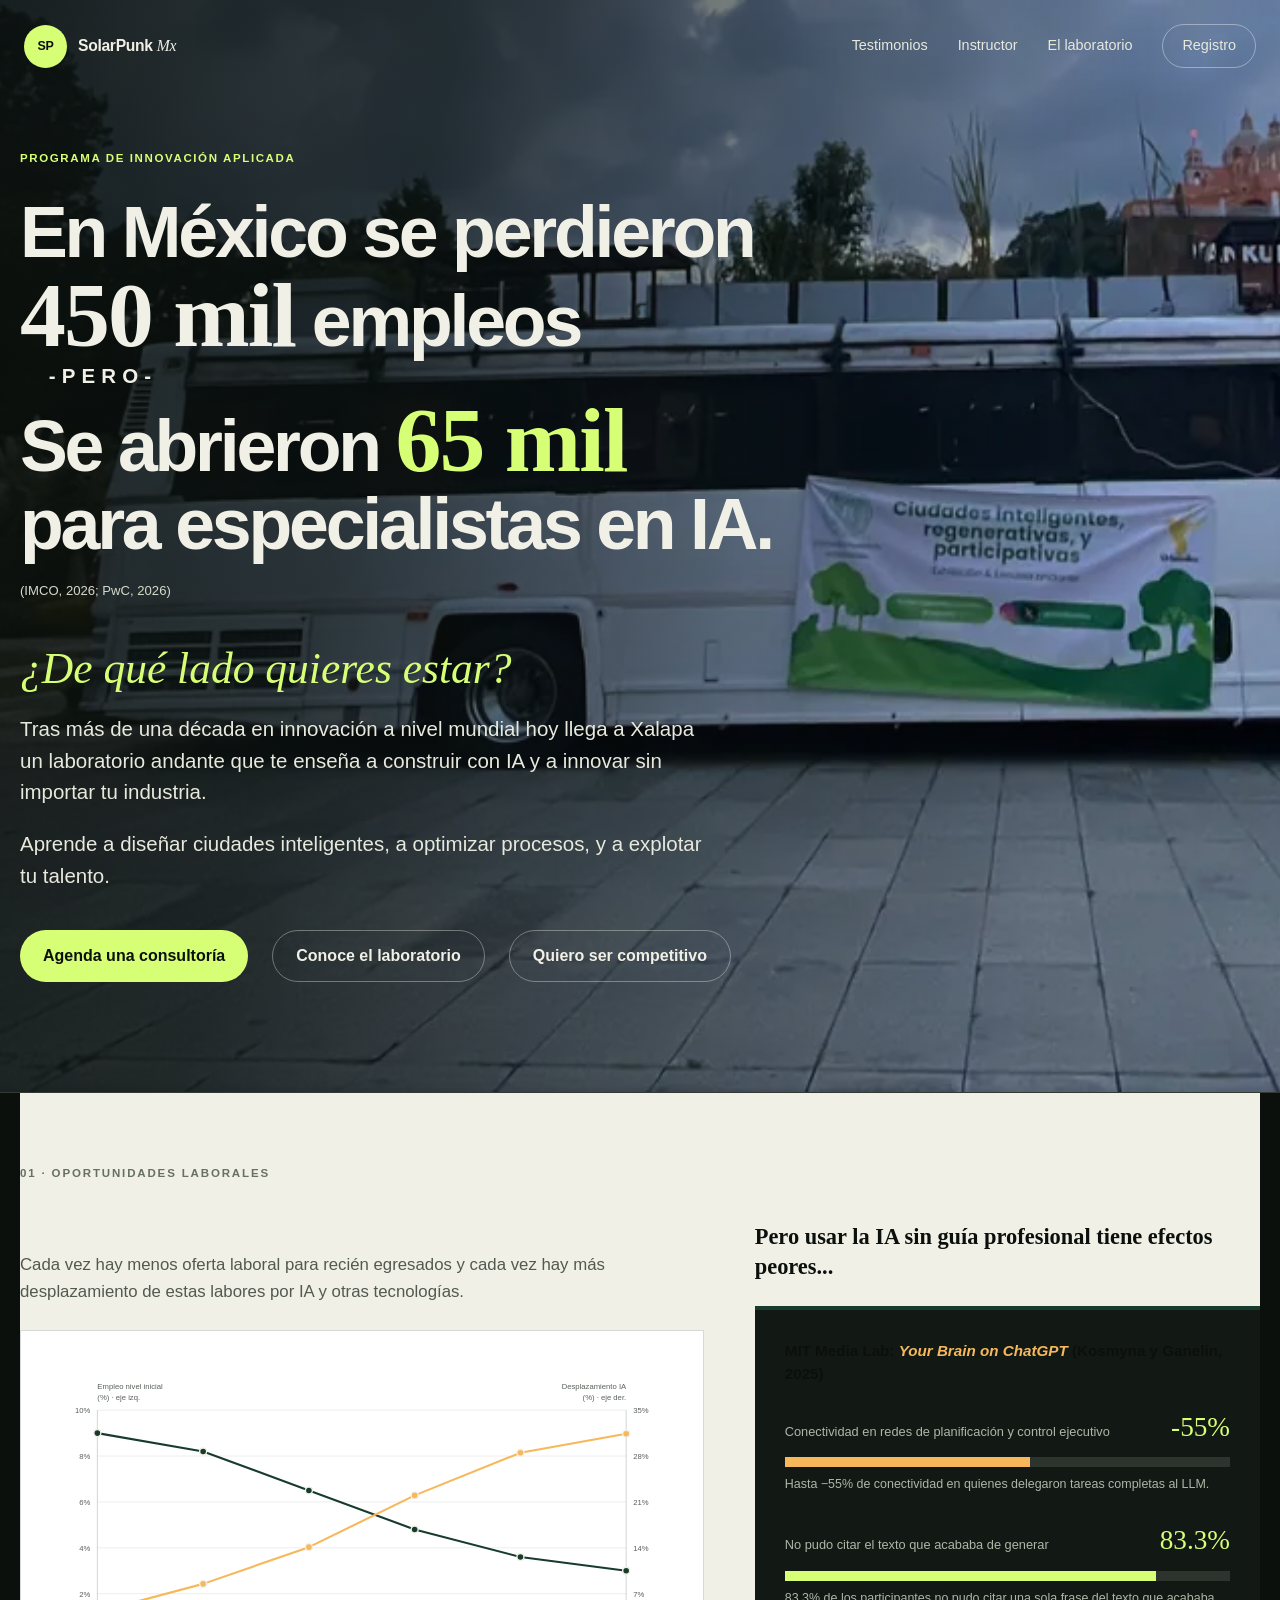
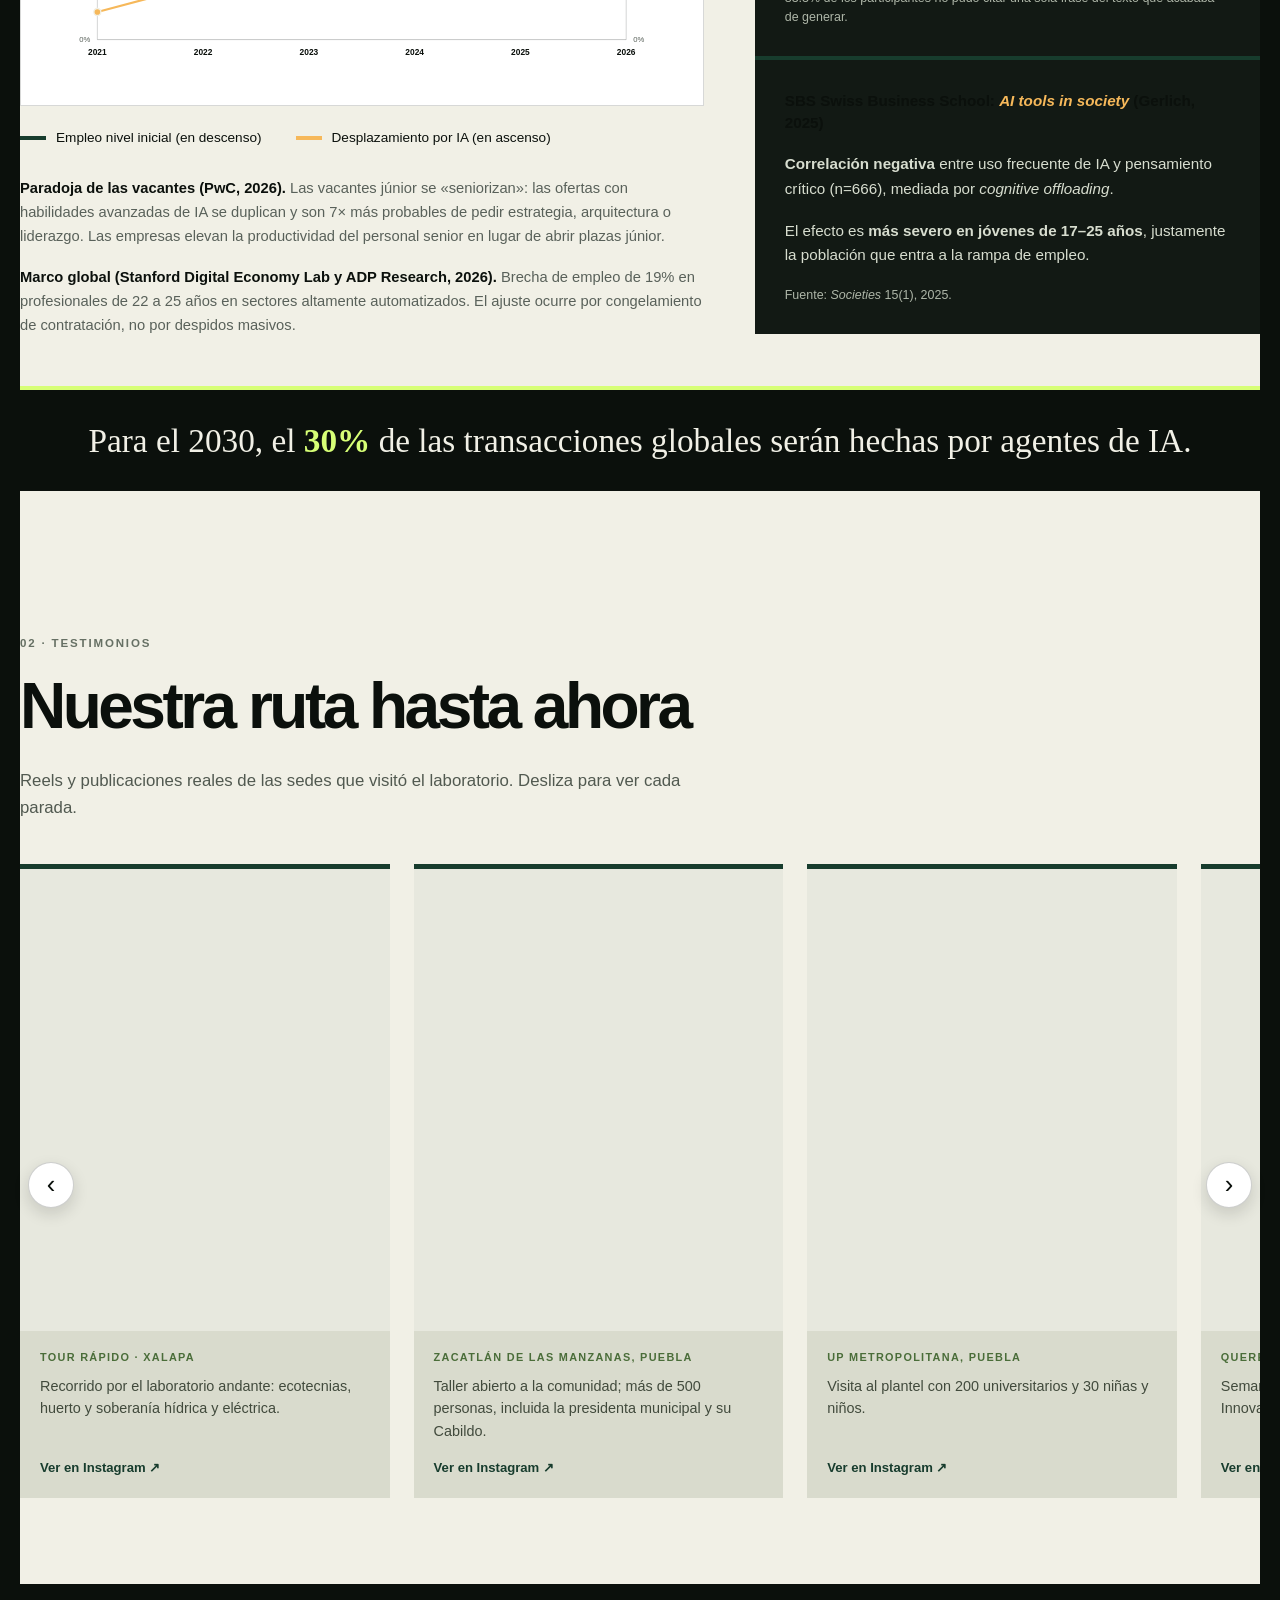
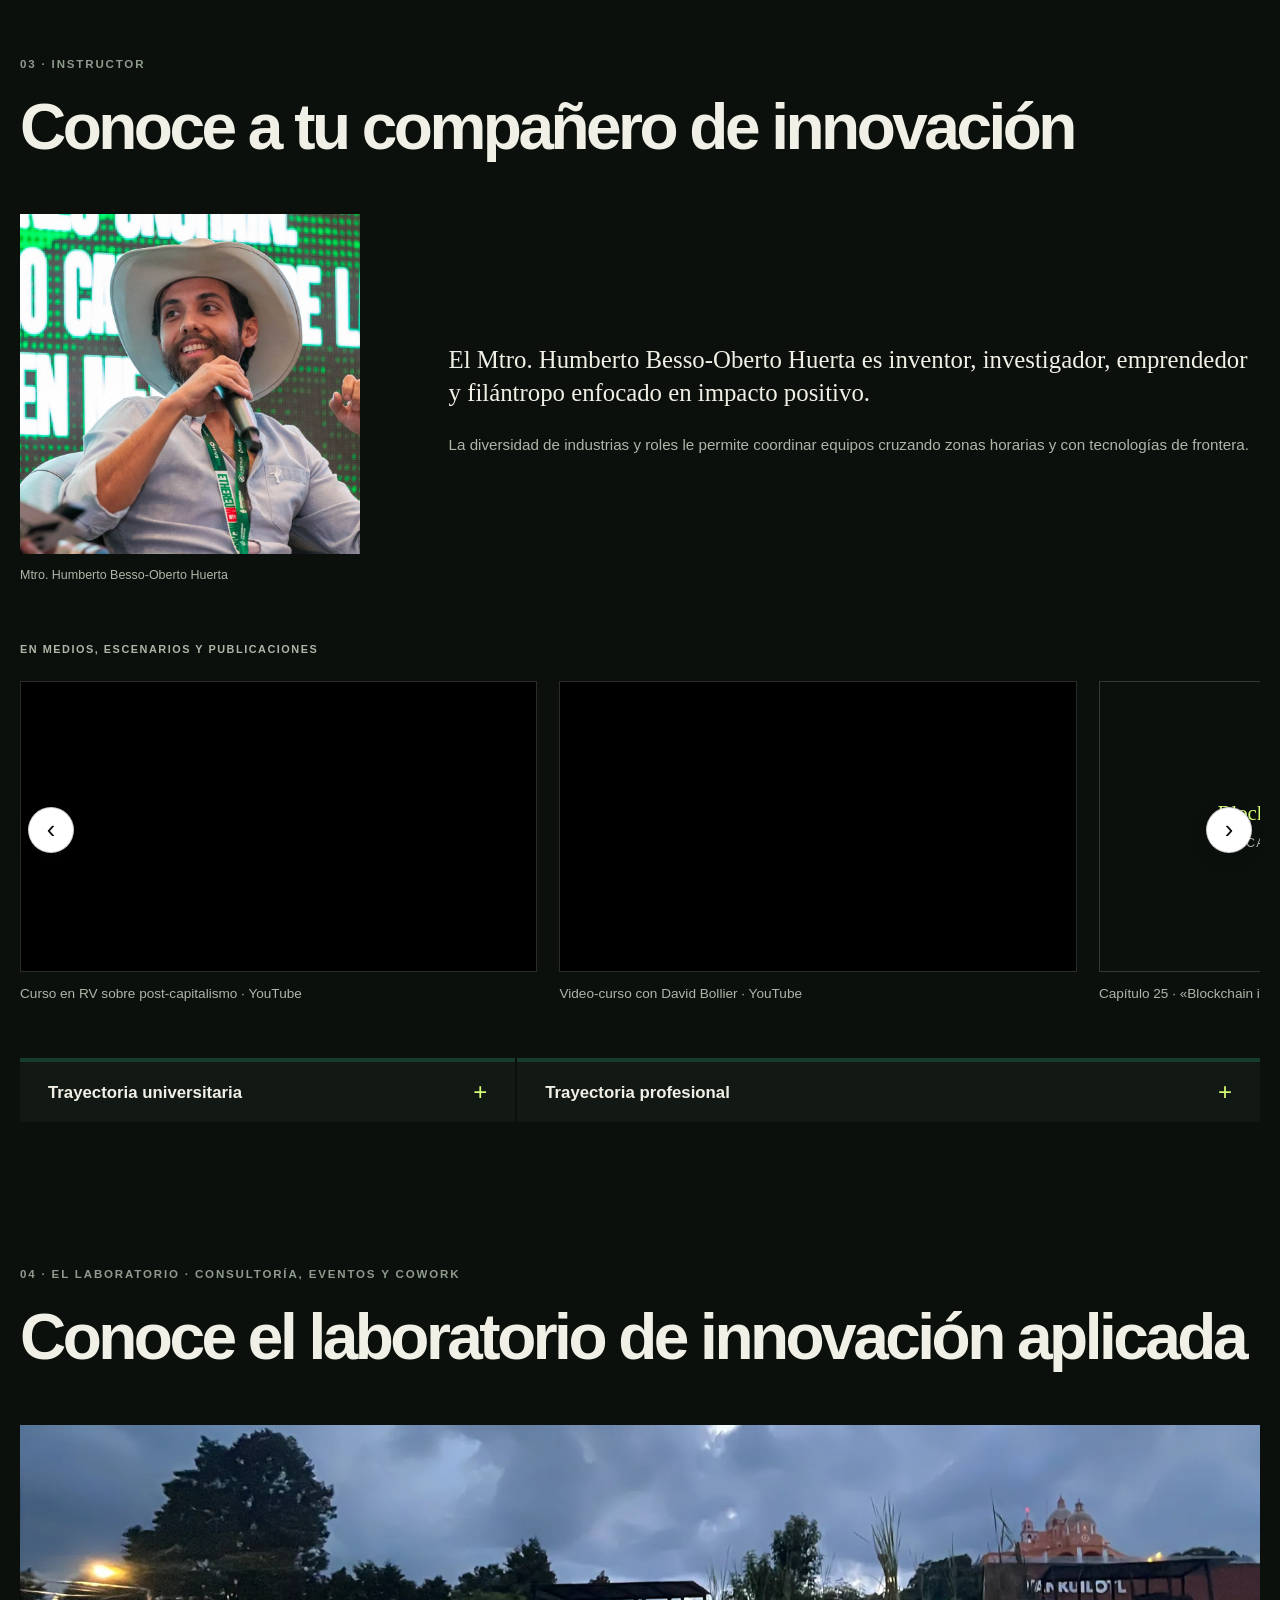
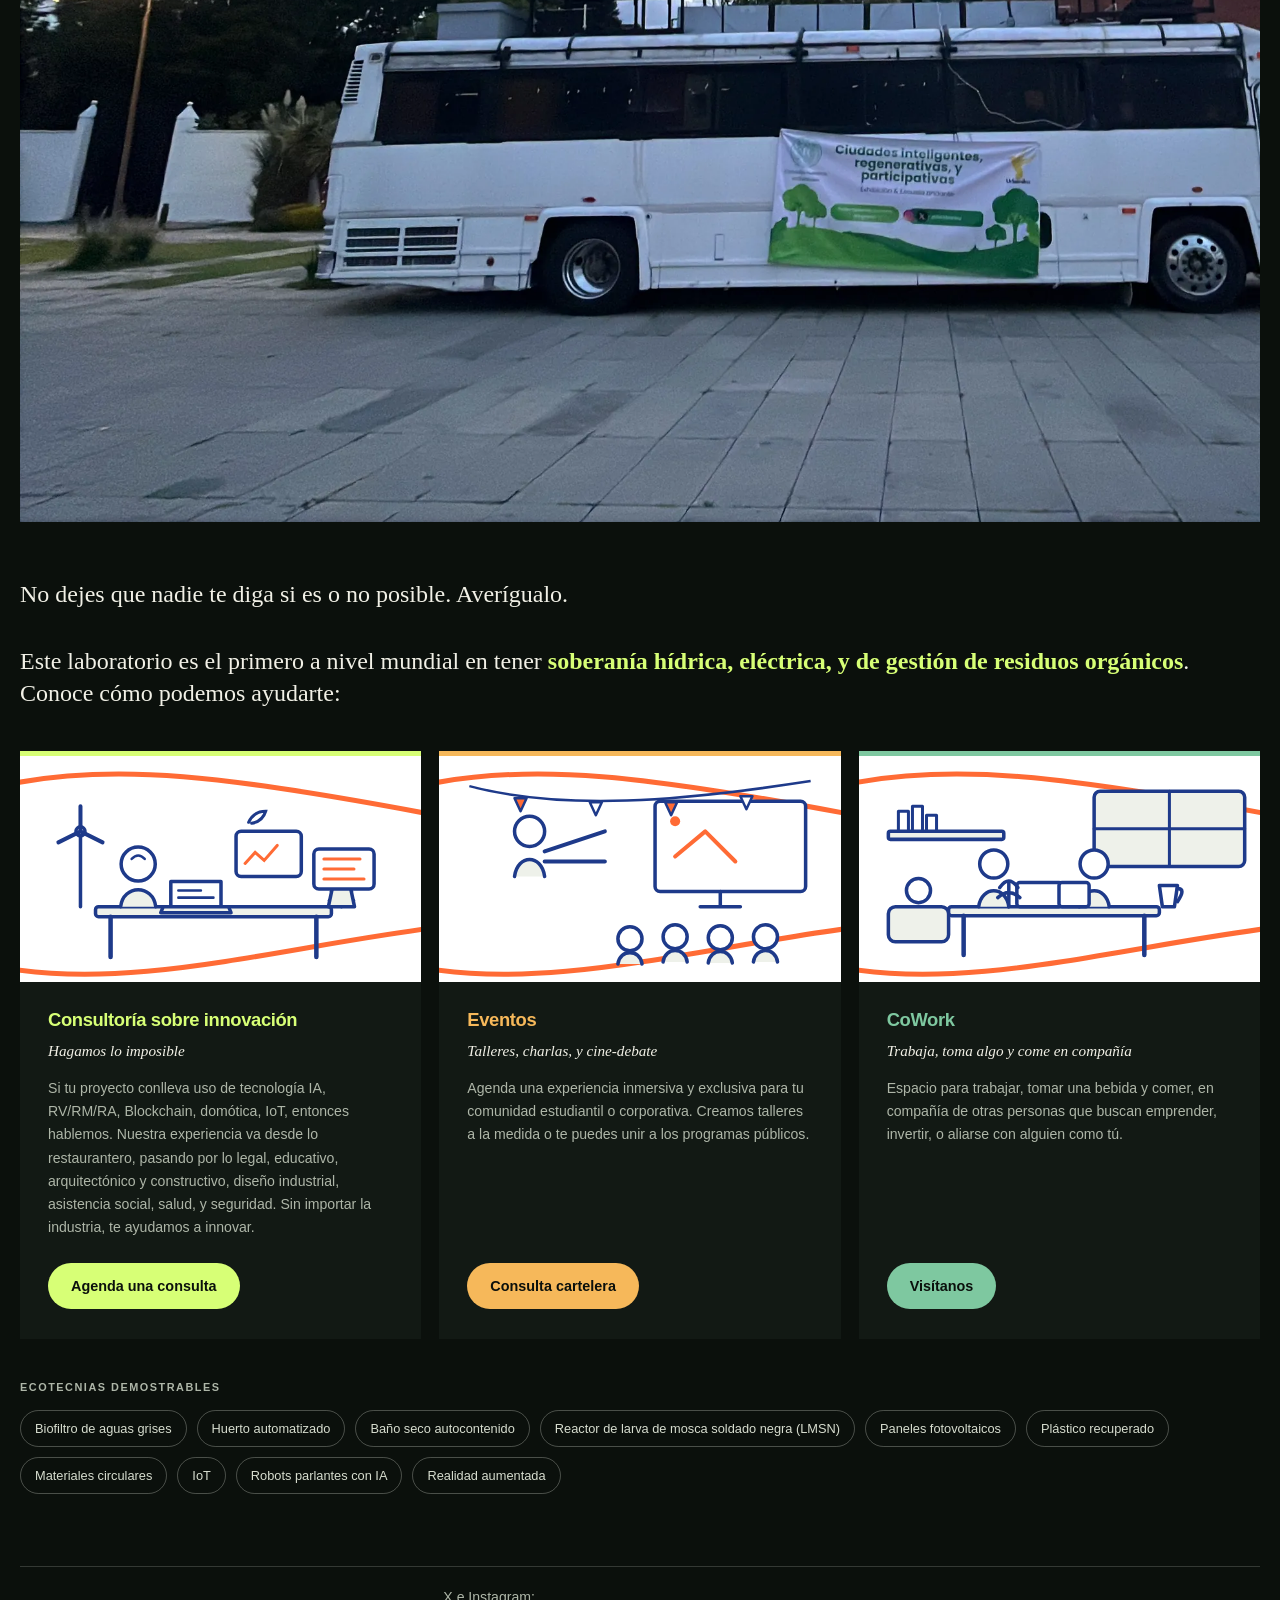
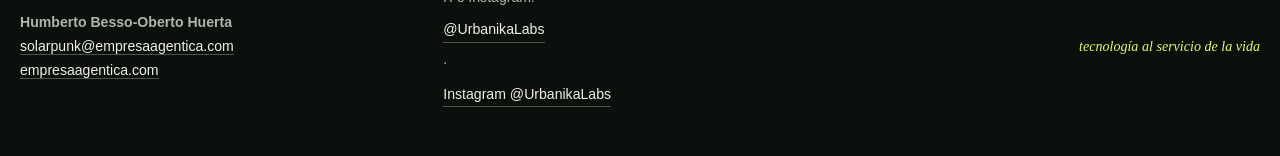
==== commit 4a4b57cc: "fix(construyamos): agranda items del carrusel de medios (Instructor) 30%/420px -> 42%/560px para que" ====
--- a/construyamos/index.html
+++ b/construyamos/index.html
@@ -7,8 +7,8 @@
   <meta name="theme-color" content="#0b100c">
   <title>SolarPunk Mx | Construyamos — Laboratorio de innovación aplicada</title>
   <link rel="icon" href="data:image/svg+xml,%3Csvg%20xmlns%3D%22http%3A%2F%2Fwww.w3.org%2F2000%2Fsvg%22%20viewBox%3D%220%200%2064%2064%22%3E%3Crect%20width%3D%2264%22%20height%3D%2264%22%20rx%3D%2214%22%20fill%3D%22%23d7ff76%22%2F%3E%3Ccircle%20cx%3D%2232%22%20cy%3D%2232%22%20r%3D%2215%22%20fill%3D%22none%22%20stroke%3D%22%230b100c%22%20stroke-width%3D%226%22%2F%3E%3Cpath%20d%3D%22M14%2050%20L32%2047%20L50%2050%22%20fill%3D%22none%22%20stroke%3D%22%230b100c%22%20stroke-width%3D%226%22%20stroke-linecap%3D%22round%22%2F%3E%3C%2Fsvg%3E">
-  <link rel="stylesheet" href="construyamos.css?v=20261008e">
-  <script src="construyamos.js?v=20261008e" defer></script>
+  <link rel="stylesheet" href="construyamos.css?v=20261008h">
+  <script src="construyamos.js?v=20261008g" defer></script>
 </head>
 <body>
   <a class="skip-link" href="#contenido">Saltar al contenido</a>
--- a/construyamos/construyamos.css
+++ b/construyamos/construyamos.css
@@ -174,6 +174,7 @@
 .cjs-ig-link:hover, .cjs-ig-link:focus-visible { color: var(--ink); text-decoration: underline; }
 .cjs-car-btn { position: absolute; top: calc(50% - 23px); z-index: 3; width: 46px; height: 46px; display: grid; place-items: center; border: 1px solid rgba(11,16,12,.2); border-radius: 50%; background: #ffffff; color: var(--ink); font-size: 1.6rem; line-height: 1; cursor: pointer; box-shadow: 0 6px 16px rgba(11,16,12,.14); transition: transform .15s ease; }
 .cjs-car-btn:hover, .cjs-car-btn:focus-visible { transform: scale(1.06); }
+.cjs-car-btn.is-off { opacity: .3; pointer-events: none; }
 .cjs-car-prev { left: 8px; }
 .cjs-car-next { right: 8px; }
 
@@ -311,7 +312,7 @@
 .cjs-shelf-kicker { margin: 0 0 18px; text-transform: uppercase; letter-spacing: .14em; font-size: .68rem; font-weight: 700; color: var(--muted); }
 .cjs-shelf-track { display: flex; gap: 22px; overflow-x: auto; scroll-snap-type: x mandatory; scroll-behavior: smooth; padding: 6px 4px 14px; scrollbar-width: none; align-items: flex-start; }
 .cjs-shelf-track::-webkit-scrollbar { display: none; }
-.cjs-shelf-item { flex: 0 0 clamp(300px, 30%, 420px); scroll-snap-align: start; margin: 0; color: var(--paper); text-decoration: none; }
+.cjs-shelf-item { flex: 0 0 clamp(320px, 42%, 560px); scroll-snap-align: start; margin: 0; color: var(--paper); text-decoration: none; }
 .cjs-shelf-frame { width: 100%; aspect-ratio: 16 / 9; background: #000; overflow: hidden; border: 1px solid var(--line); }
 .cjs-shelf-frame iframe, .cjs-shelf-frame img { display: block; width: 100%; height: 100%; border: 0; object-fit: cover; }
 .cjs-shelf-item figcaption { margin-top: 12px; font-size: .85rem; line-height: 1.45; color: var(--muted); }
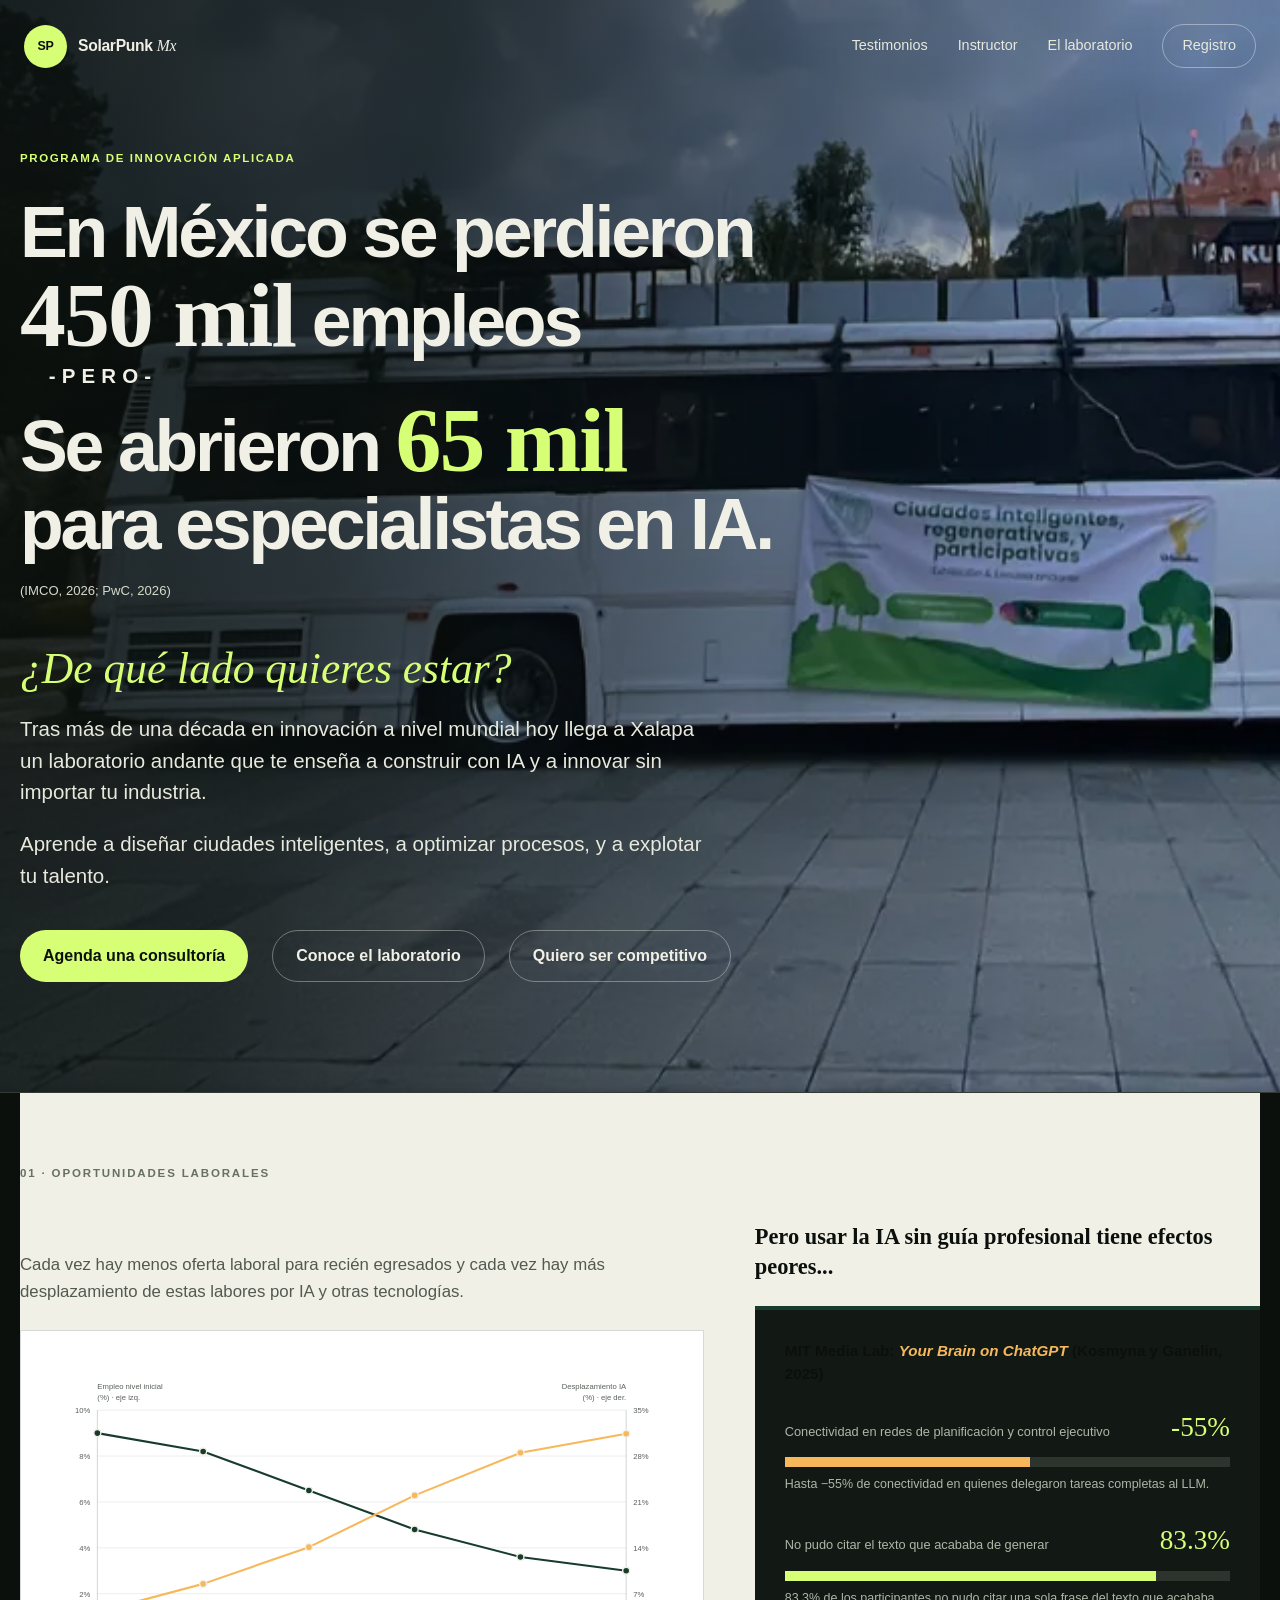
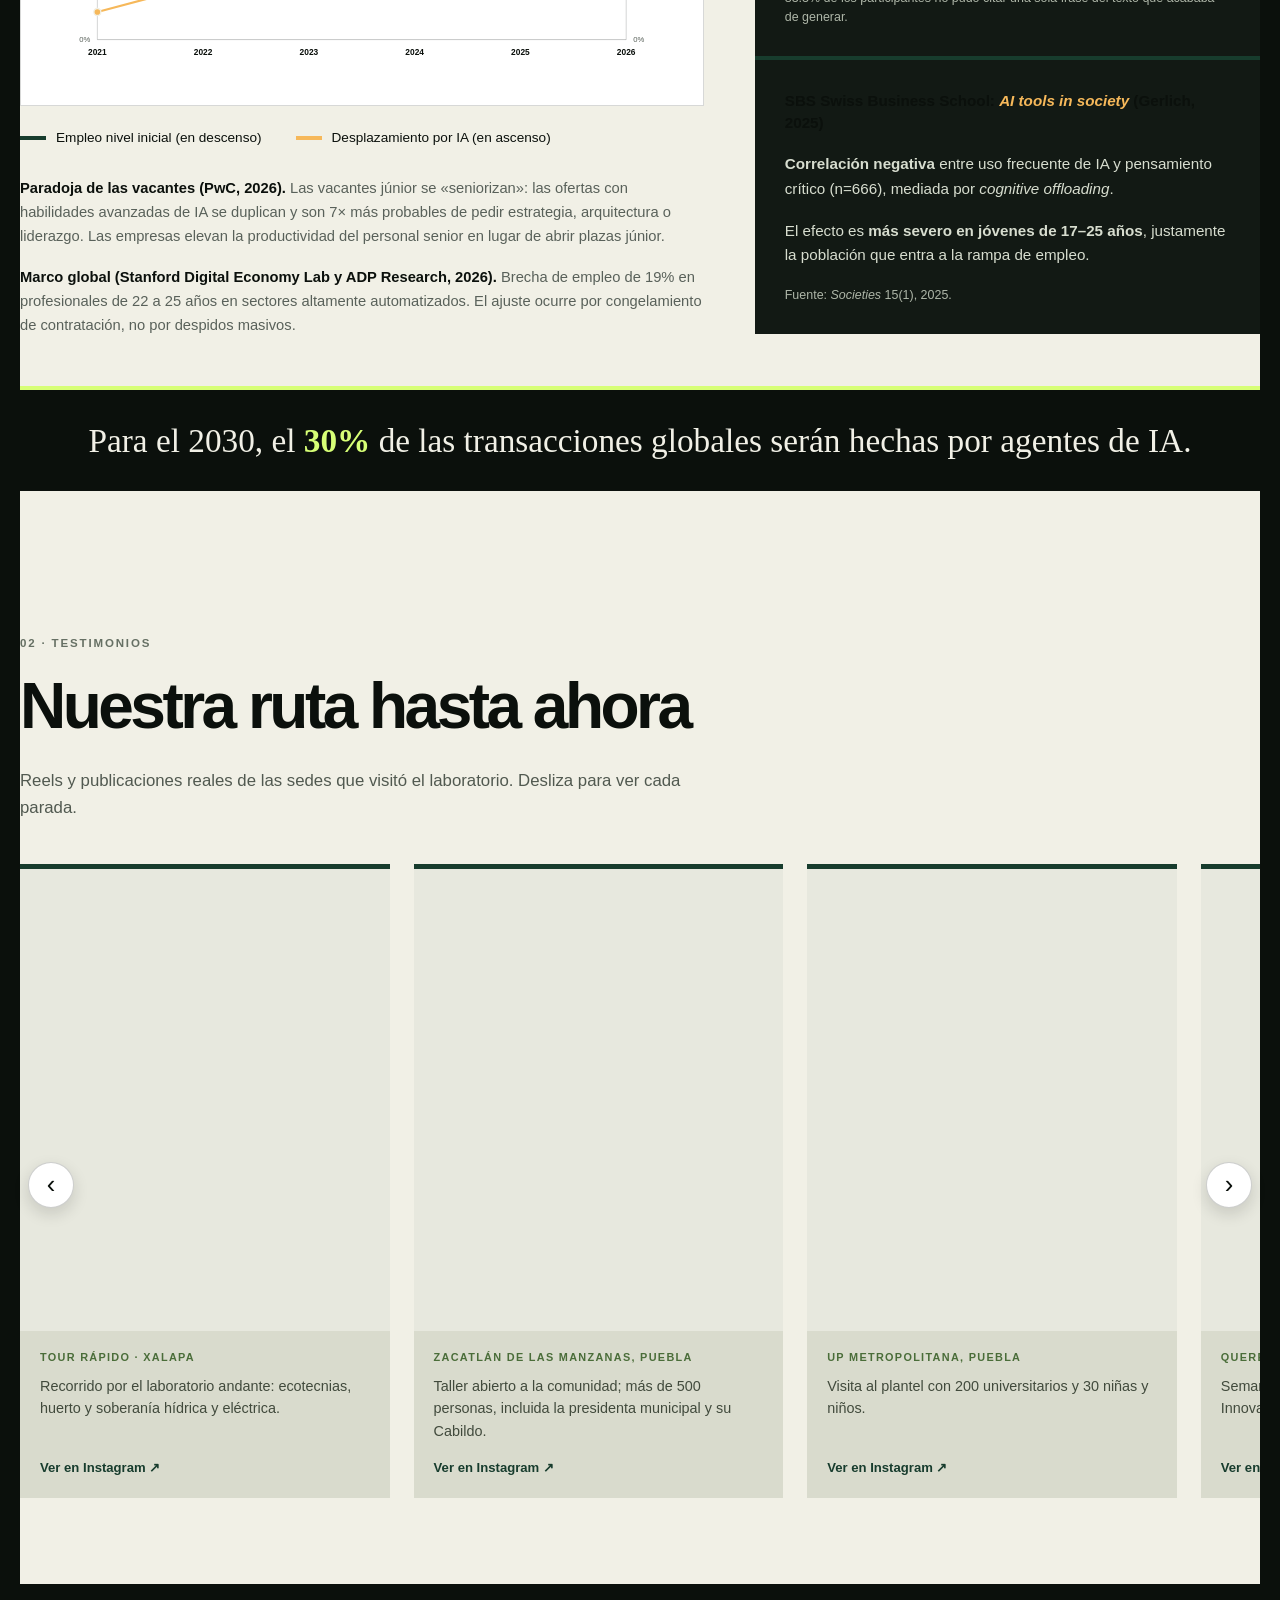
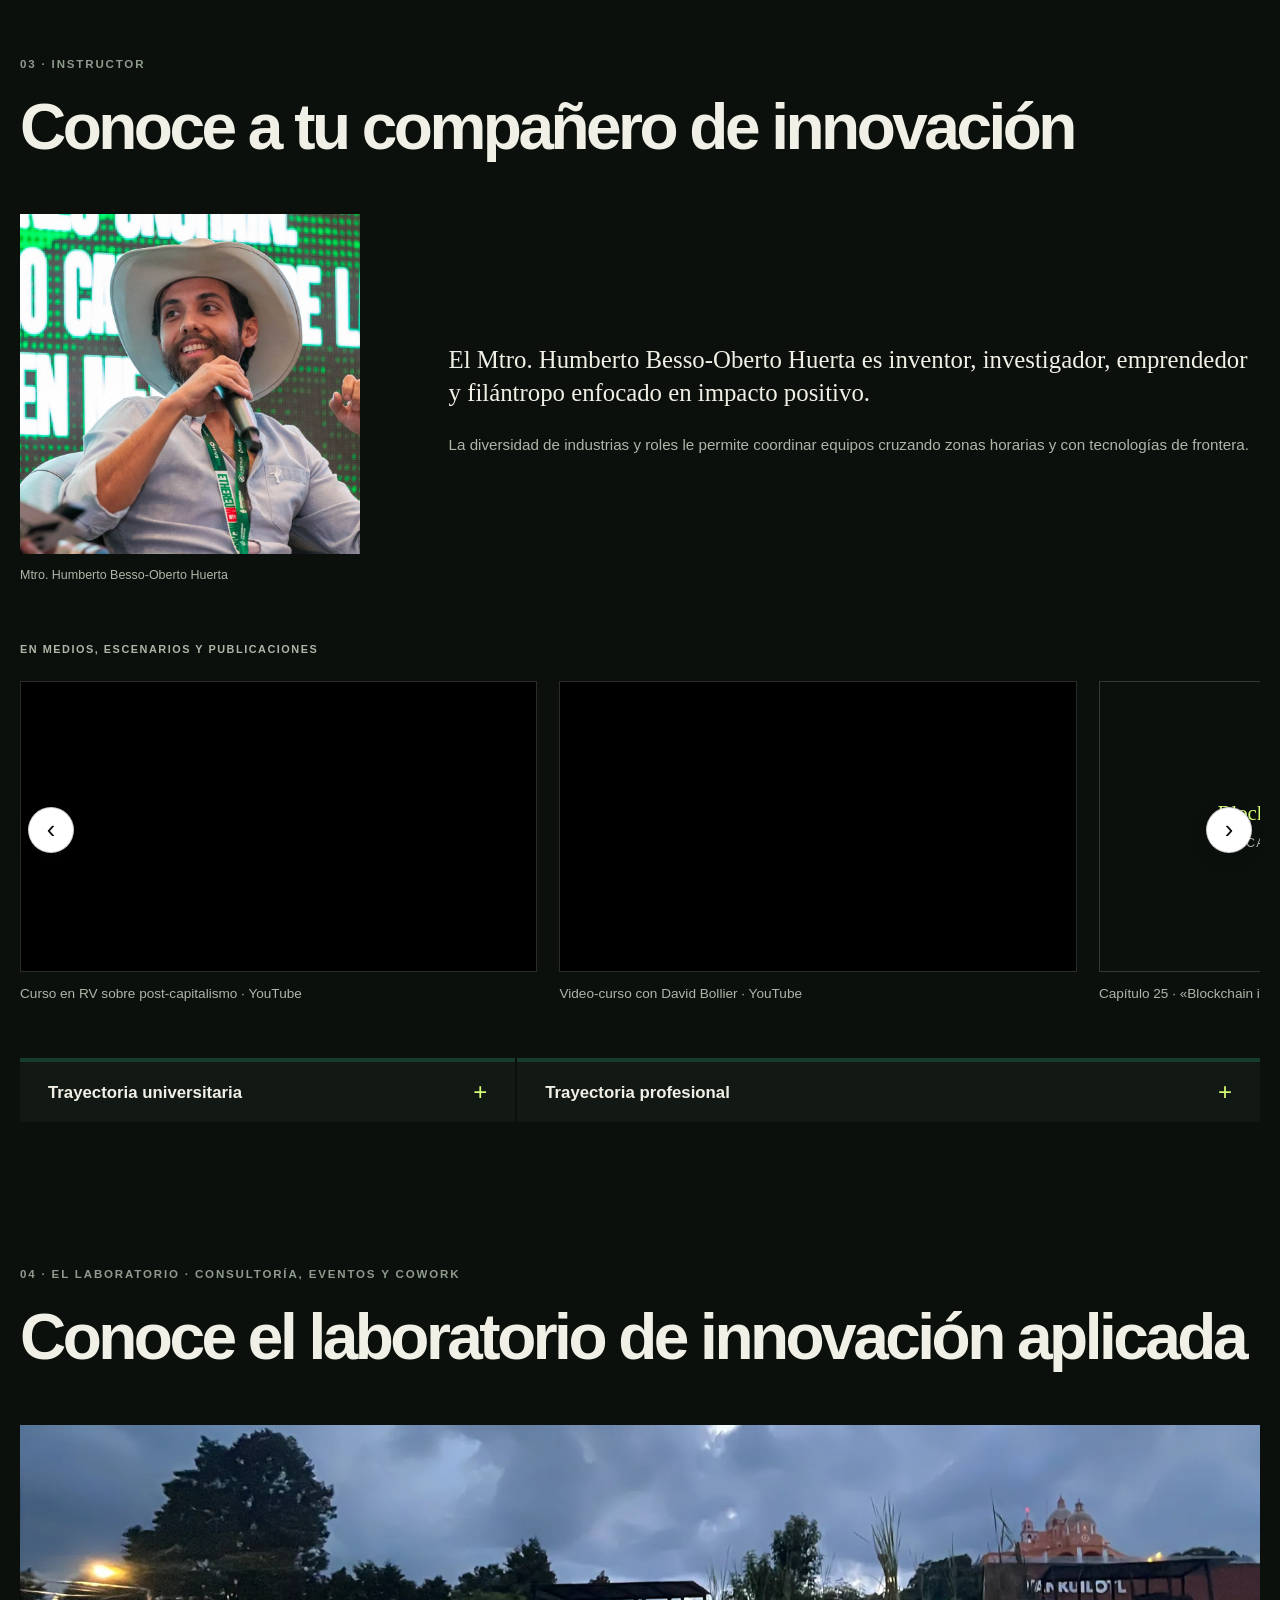
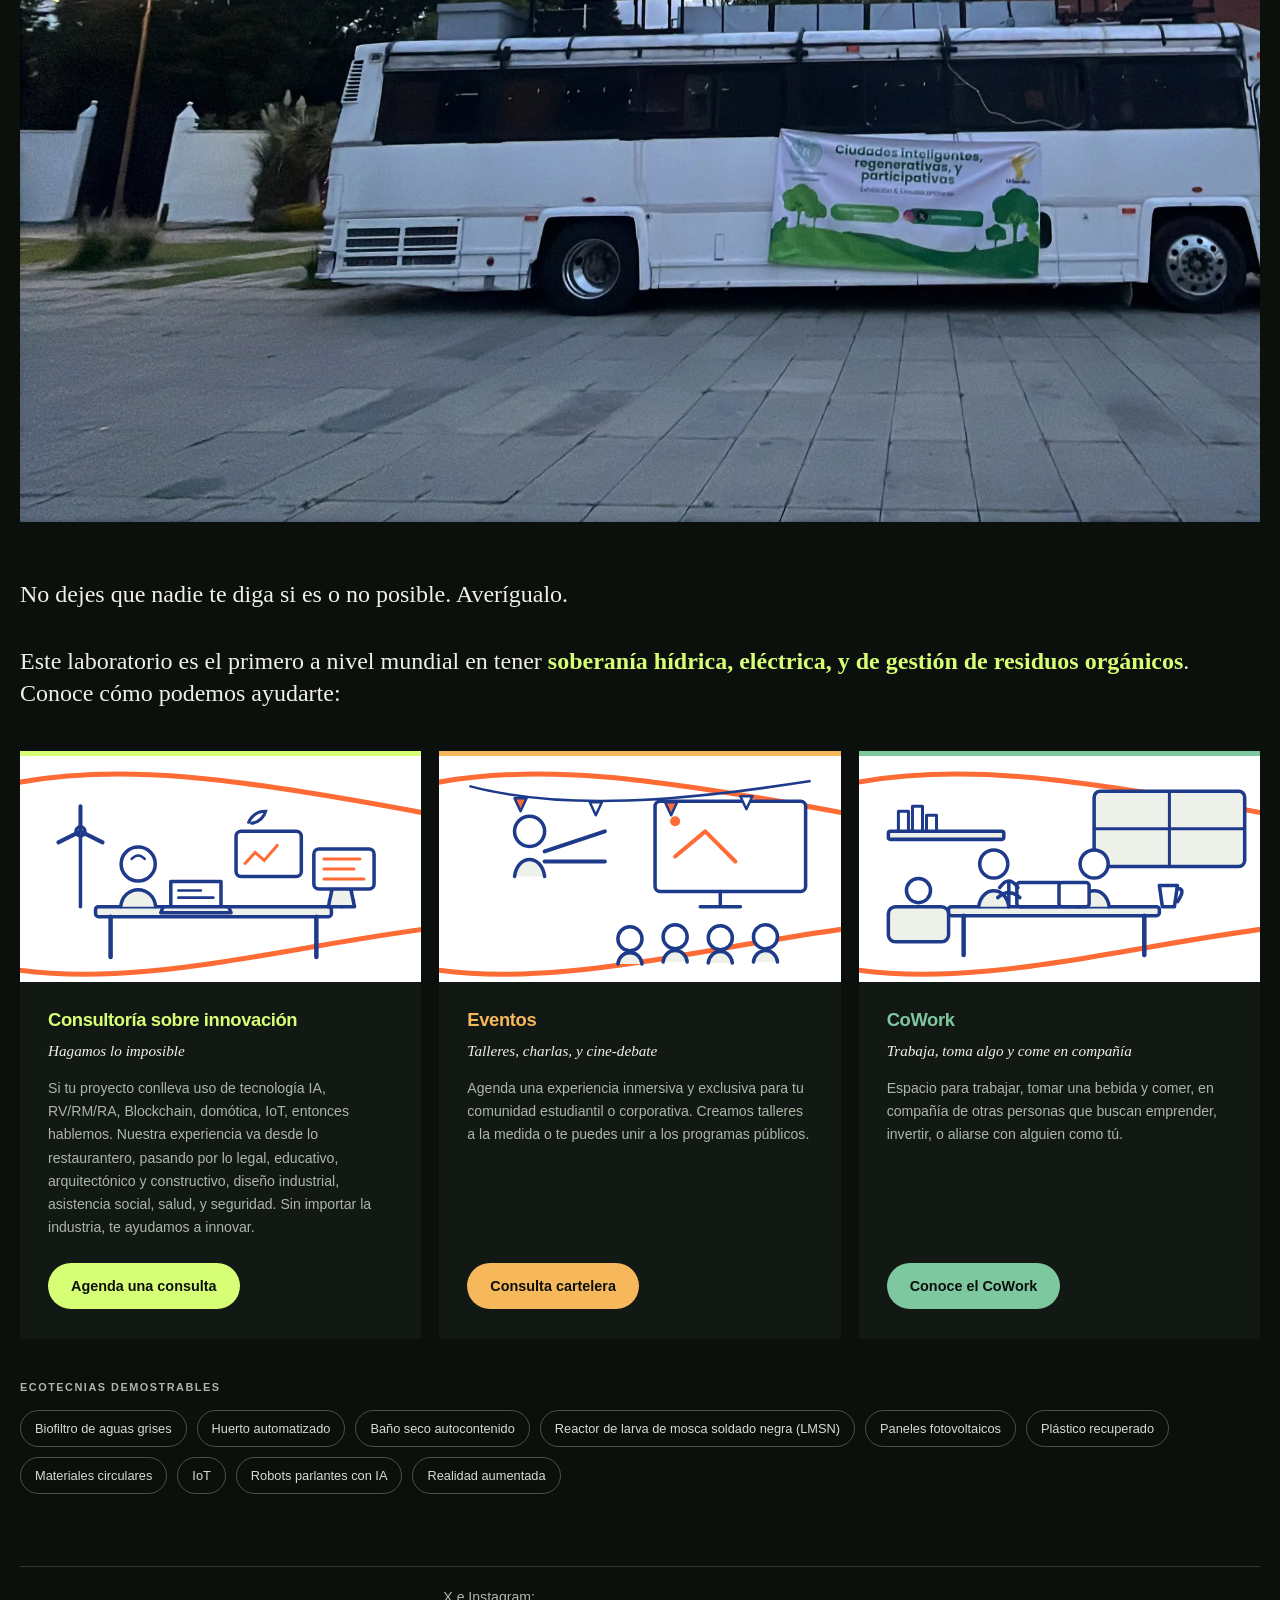
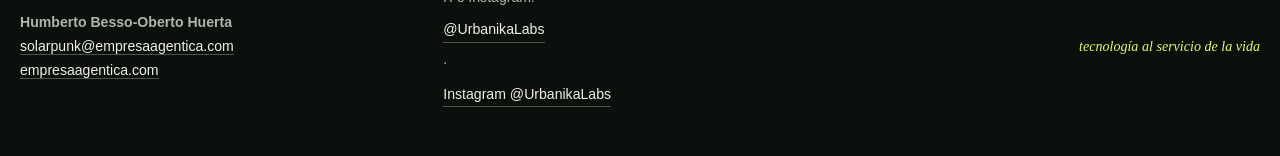
==== commit 85c470f0: "feat(construyamos): subpagina /cowork/ (modos, precios, menu, membresia, reserva 3 pasos) + reordena" ====
--- a/construyamos/index.html
+++ b/construyamos/index.html
@@ -116,7 +116,7 @@
             </figure>
             <figure class="cjs-ig-card">
               <div class="cjs-ig-frame"><iframe src="https://www.instagram.com/p/DM9RWYPtkMb/embed/captioned/" title="Laboratorio SolarPunk en Zacatlán (Instagram)" loading="lazy" scrolling="no" allowtransparency="true" allowfullscreen></iframe></div>
-              <figcaption><span class="cjs-ig-place">Zacatlán de las Manzanas, Puebla</span><p>Taller abierto a la comunidad; más de 500 personas, incluida la presidenta municipal y su Cabildo.</p><a class="cjs-ig-link" href="https://www.instagram.com/p/DM9RWYPtkMb/" target="_blank" rel="noopener noreferrer">Ver en Instagram ↗</a></figcaption>
+              <figcaption><span class="cjs-ig-place">Zacatlán de las Manzanas, Puebla</span><p>Taller abierto a la comunidad; más de 500 personas, incluida la presidenta municipal y su Cabildo.</p><a class="cjs-ig-link" href="https://www.instagram.com/p/DM9RWYPtkMb/?utm_source=ig_embed&amp;ig_rid=ARXDq-IGPsjKq9QLQEgVdsd&amp;img_index=4" target="_blank" rel="noopener noreferrer">Ver en Instagram ↗</a></figcaption>
             </figure>
             <figure class="cjs-ig-card">
               <div class="cjs-ig-frame"><iframe src="https://www.instagram.com/p/DNjvlomtzEv/embed/captioned/" title="Laboratorio SolarPunk en la UP Metropolitana de Puebla (Instagram)" loading="lazy" scrolling="no" allowtransparency="true" allowfullscreen></iframe></div>
@@ -127,25 +127,26 @@
               <figcaption><span class="cjs-ig-place">Querétaro · BLOQUE</span><p>Semana de Arquitectura Abierta en el Centro de Innovación y Tecnología Creativa.</p><a class="cjs-ig-link" href="https://www.instagram.com/p/DQFYVMfj_FB/" target="_blank" rel="noopener noreferrer">Ver en Instagram ↗</a></figcaption>
             </figure>
             <figure class="cjs-ig-card">
+              <div class="cjs-ig-frame"><iframe src="https://www.instagram.com/p/DPAjaZejSrQ/embed/captioned/" title="Laboratorio SolarPunk en la Escuela Lancaster, CDMX (Instagram)" loading="lazy" scrolling="no" allowtransparency="true" allowfullscreen></iframe></div>
+              <figcaption><span class="cjs-ig-place">Escuela Lancaster, CDMX</span><p>Programa de innovación y ciudades inteligentes para comunidad escolar.</p><a class="cjs-ig-link" href="https://www.instagram.com/p/DPAjaZejSrQ/" target="_blank" rel="noopener noreferrer">Ver en Instagram ↗</a></figcaption>
+            </figure>
+            <figure class="cjs-ig-card">
+              <div class="cjs-ig-frame"><iframe src="https://www.instagram.com/p/DK8UQlUSgTs/embed/captioned/" title="Laboratorio SolarPunk en la UAM Cuajimalpa (Instagram)" loading="lazy" scrolling="no" allowtransparency="true" allowfullscreen></iframe></div>
+              <figcaption><span class="cjs-ig-place">UAM Cuajimalpa, EDOMEX</span><p>Taller de innovación aplicada y economías regenerativas con estudiantes.</p><a class="cjs-ig-link" href="https://www.instagram.com/p/DK8UQlUSgTs/" target="_blank" rel="noopener noreferrer">Ver en Instagram ↗</a></figcaption>
+            </figure>
+            <figure class="cjs-ig-card">
+              <div class="cjs-ig-frame"><iframe src="https://www.instagram.com/p/DOKXT_VjVSF/embed/captioned/" title="Laboratorio SolarPunk en Atlixco (Instagram)" loading="lazy" scrolling="no" allowtransparency="true" allowfullscreen></iframe></div>
+              <figcaption><span class="cjs-ig-place">Atlixco, Puebla</span><p>Rueda de prensa con 15 medios y cerca de 400 participantes en tres días.</p><a class="cjs-ig-link" href="https://www.instagram.com/p/DOKXT_VjVSF/" target="_blank" rel="noopener noreferrer">Ver en Instagram ↗</a></figcaption>
+            </figure>
+            <figure class="cjs-ig-card">
               <div class="cjs-ig-frame"><iframe src="https://www.instagram.com/p/DNXC5Ajt1uw/embed/captioned/" title="Laboratorio SolarPunk en San Andrés Cholula (Instagram)" loading="lazy" scrolling="no" allowtransparency="true" allowfullscreen></iframe></div>
               <figcaption><span class="cjs-ig-place">San Andrés Cholula</span><p>Funcionarios estatales y municipales, empresarios, activistas y ciudadanía.</p><a class="cjs-ig-link" href="https://www.instagram.com/p/DNXC5Ajt1uw/" target="_blank" rel="noopener noreferrer">Ver en Instagram ↗</a></figcaption>
             </figure>
             <figure class="cjs-ig-card">
-              <div class="cjs-ig-frame"><iframe src="https://www.instagram.com/p/DOKXT_VjVSF/embed/captioned/" title="Laboratorio SolarPunk en Atlixco (Instagram)" loading="lazy" scrolling="no" allowtransparency="true" allowfullscreen></iframe></div>
-              <figcaption><span class="cjs-ig-place">Atlixco, Puebla</span><p>Rueda de prensa con 15 medios y cerca de 400 participantes en tres días.</p><a class="cjs-ig-link" href="https://www.instagram.com/p/DOKXT_VjVSF/" target="_blank" rel="noopener noreferrer">Ver en Instagram ↗</a></figcaption>
-            </figure>
-            <figure class="cjs-ig-card">
               <div class="cjs-ig-frame"><iframe src="https://www.instagram.com/p/DOeF4Lxkf3c/embed/captioned/" title="Laboratorio SolarPunk en la UNAM (Instagram)" loading="lazy" scrolling="no" allowtransparency="true" allowfullscreen></iframe></div>
               <figcaption><span class="cjs-ig-place">UNAM, CDMX</span><p>Jornada con la comunidad universitaria: ecotecnias, agentes de IA y diseño de ciudad.</p><a class="cjs-ig-link" href="https://www.instagram.com/p/DOeF4Lxkf3c/" target="_blank" rel="noopener noreferrer">Ver en Instagram ↗</a></figcaption>
             </figure>
-            <figure class="cjs-ig-card">
-              <div class="cjs-ig-frame"><iframe src="https://www.instagram.com/p/DPAjaZejSrQ/embed/captioned/" title="Laboratorio SolarPunk en la Escuela Lancaster, CDMX (Instagram)" loading="lazy" scrolling="no" allowtransparency="true" allowfullscreen></iframe></div>
-              <figcaption><span class="cjs-ig-place">Escuela Lancaster, CDMX</span><p>Programa de innovación y ciudades inteligentes para comunidad escolar.</p><a class="cjs-ig-link" href="https://www.instagram.com/p/DPAjaZejSrQ/" target="_blank" rel="noopener noreferrer">Ver en Instagram ↗</a></figcaption>
-            </figure>
-            <figure class="cjs-ig-card">
-              <div class="cjs-ig-frame"><iframe src="https://www.instagram.com/p/DK8UQlUSgTs/embed/captioned/" title="Laboratorio SolarPunk en la UAM Cuajimalpa (Instagram)" loading="lazy" scrolling="no" allowtransparency="true" allowfullscreen></iframe></div>
-              <figcaption><span class="cjs-ig-place">UAM Cuajimalpa, EDOMEX</span><p>Taller de innovación aplicada y economías regenerativas con estudiantes.</p><a class="cjs-ig-link" href="https://www.instagram.com/p/DK8UQlUSgTs/" target="_blank" rel="noopener noreferrer">Ver en Instagram ↗</a></figcaption>
-            </figure>
+          
           </div>
           <button class="cjs-car-btn cjs-car-next" type="button" aria-label="Siguiente testimonio">&#8250;</button>
         </div>
@@ -279,7 +280,7 @@
                   <h3>CoWork</h3>
                   <p class="cjs-lab-card-sub">Trabaja, toma algo y come en compañía</p>
                   <p class="cjs-lab-card-text">Espacio para trabajar, tomar una bebida y comer, en compañía de otras personas que buscan emprender, invertir, o aliarse con alguien como tú.</p>
-                  <a class="button button-primary" href="https://www.google.com/maps/place/SolarPunk+Mexico/@19.497247,-96.8887211,15z/data=!4m6!3m5!1s0x85db31537b48bde9:0x67a4bd1f93548348!8m2!3d19.5344132!4d-96.881844!16s%2Fg%2F11zdrhdh9f" target="_blank" rel="noopener noreferrer">Visítanos</a>
+                  <a class="button button-primary" href="cowork/">Conoce el CoWork</a>
                 </div>
               </article>
             </div>
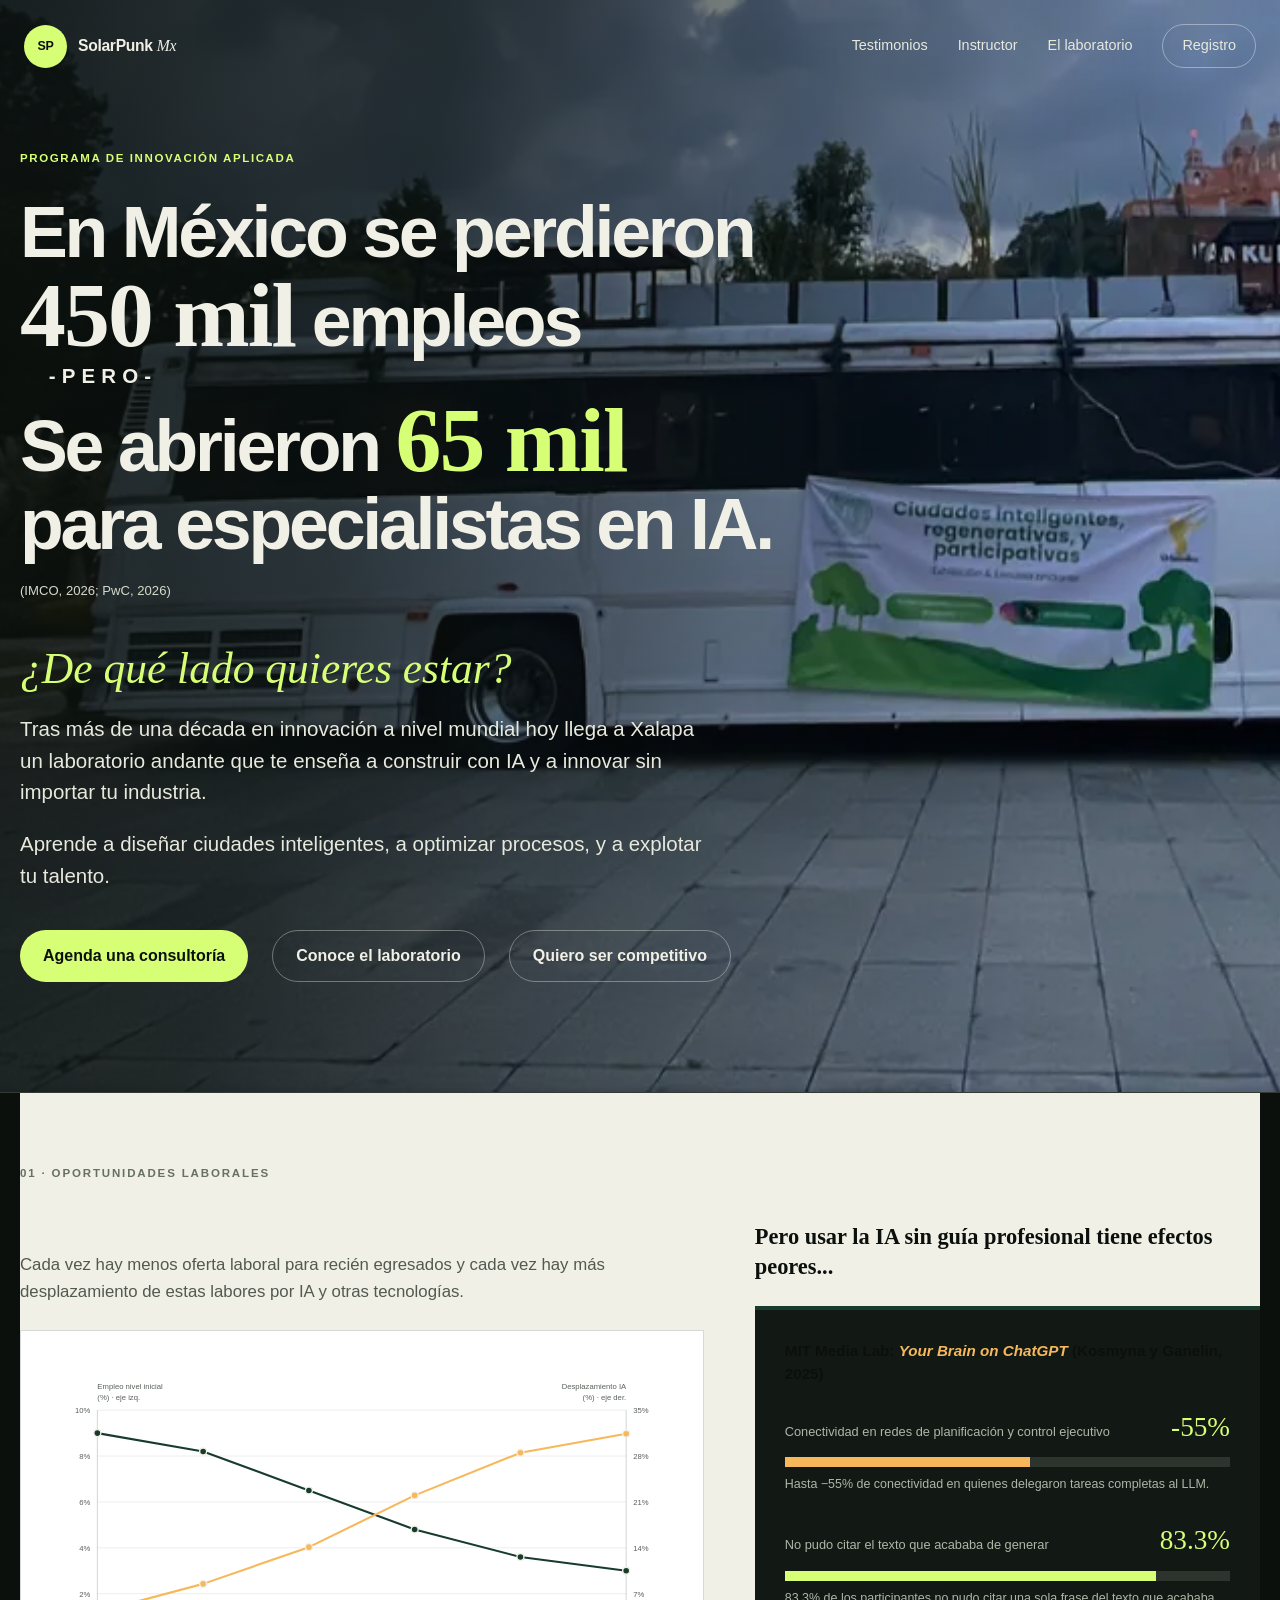
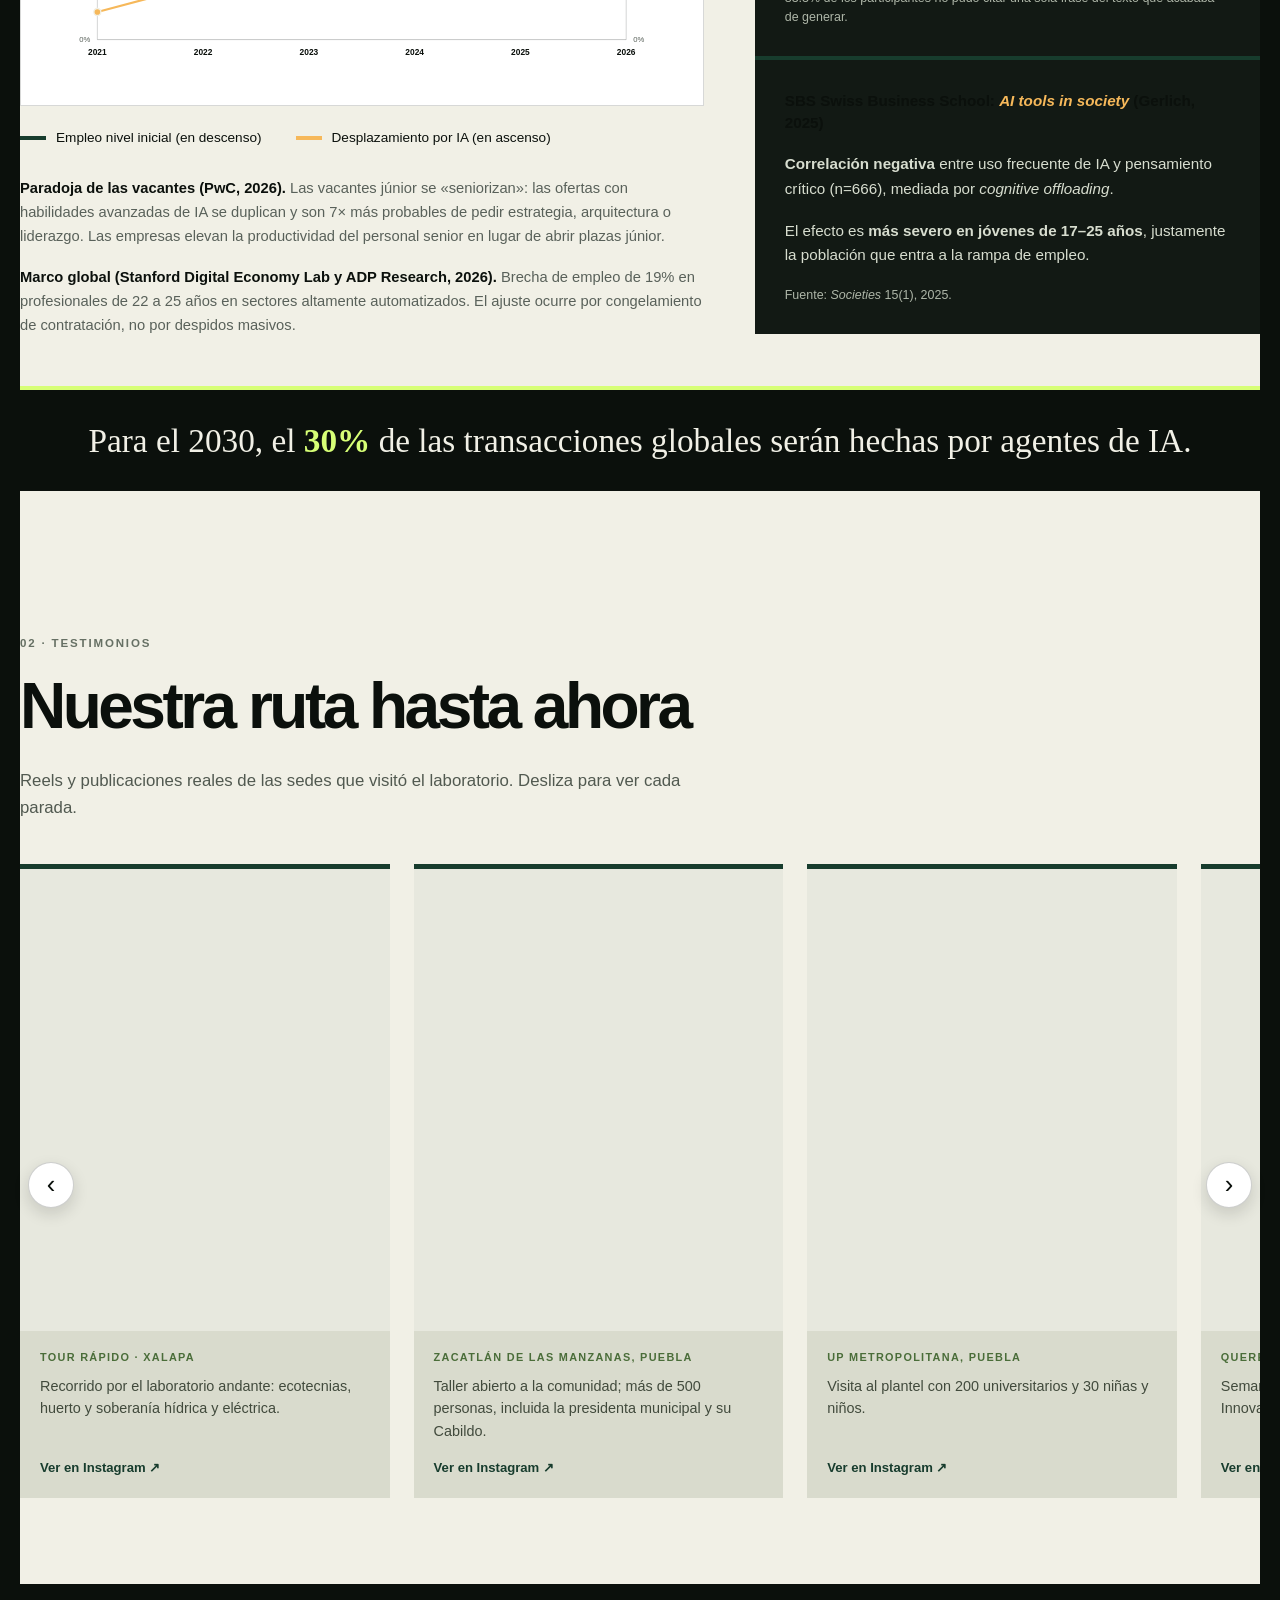
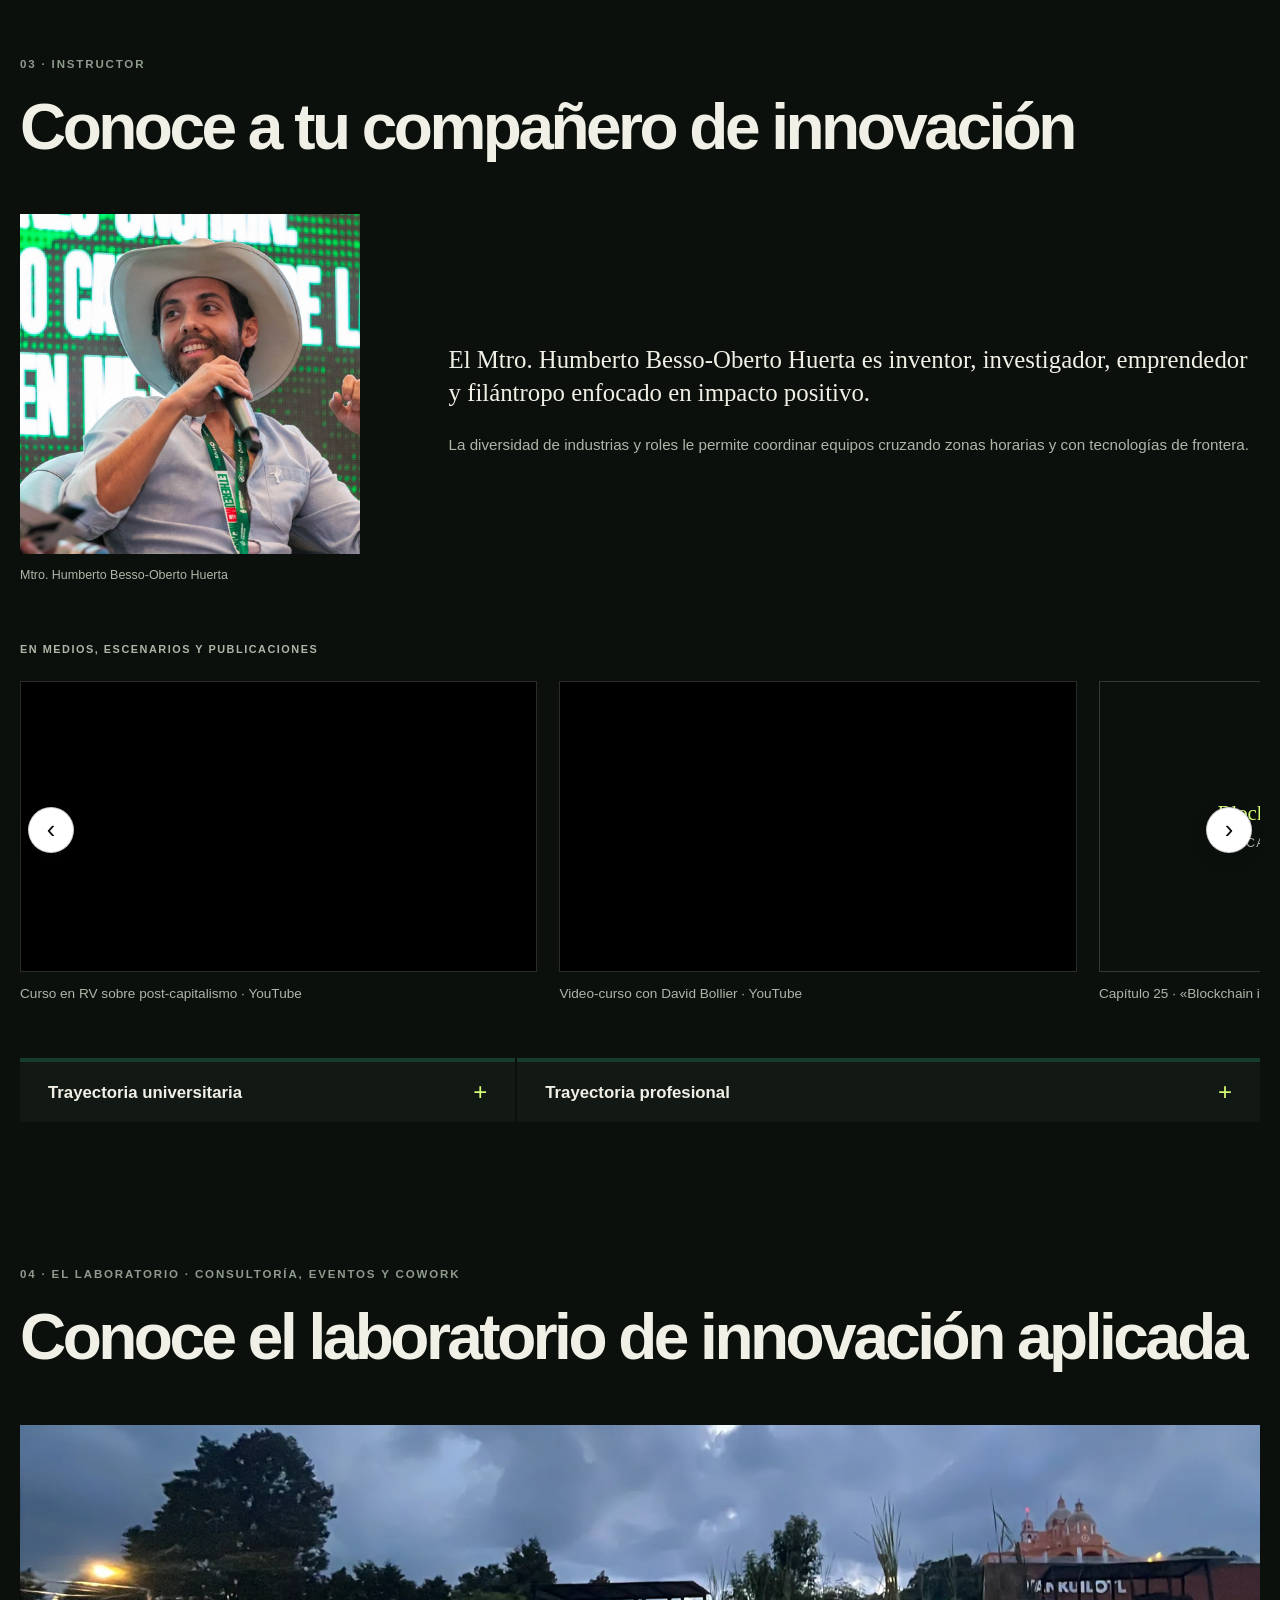
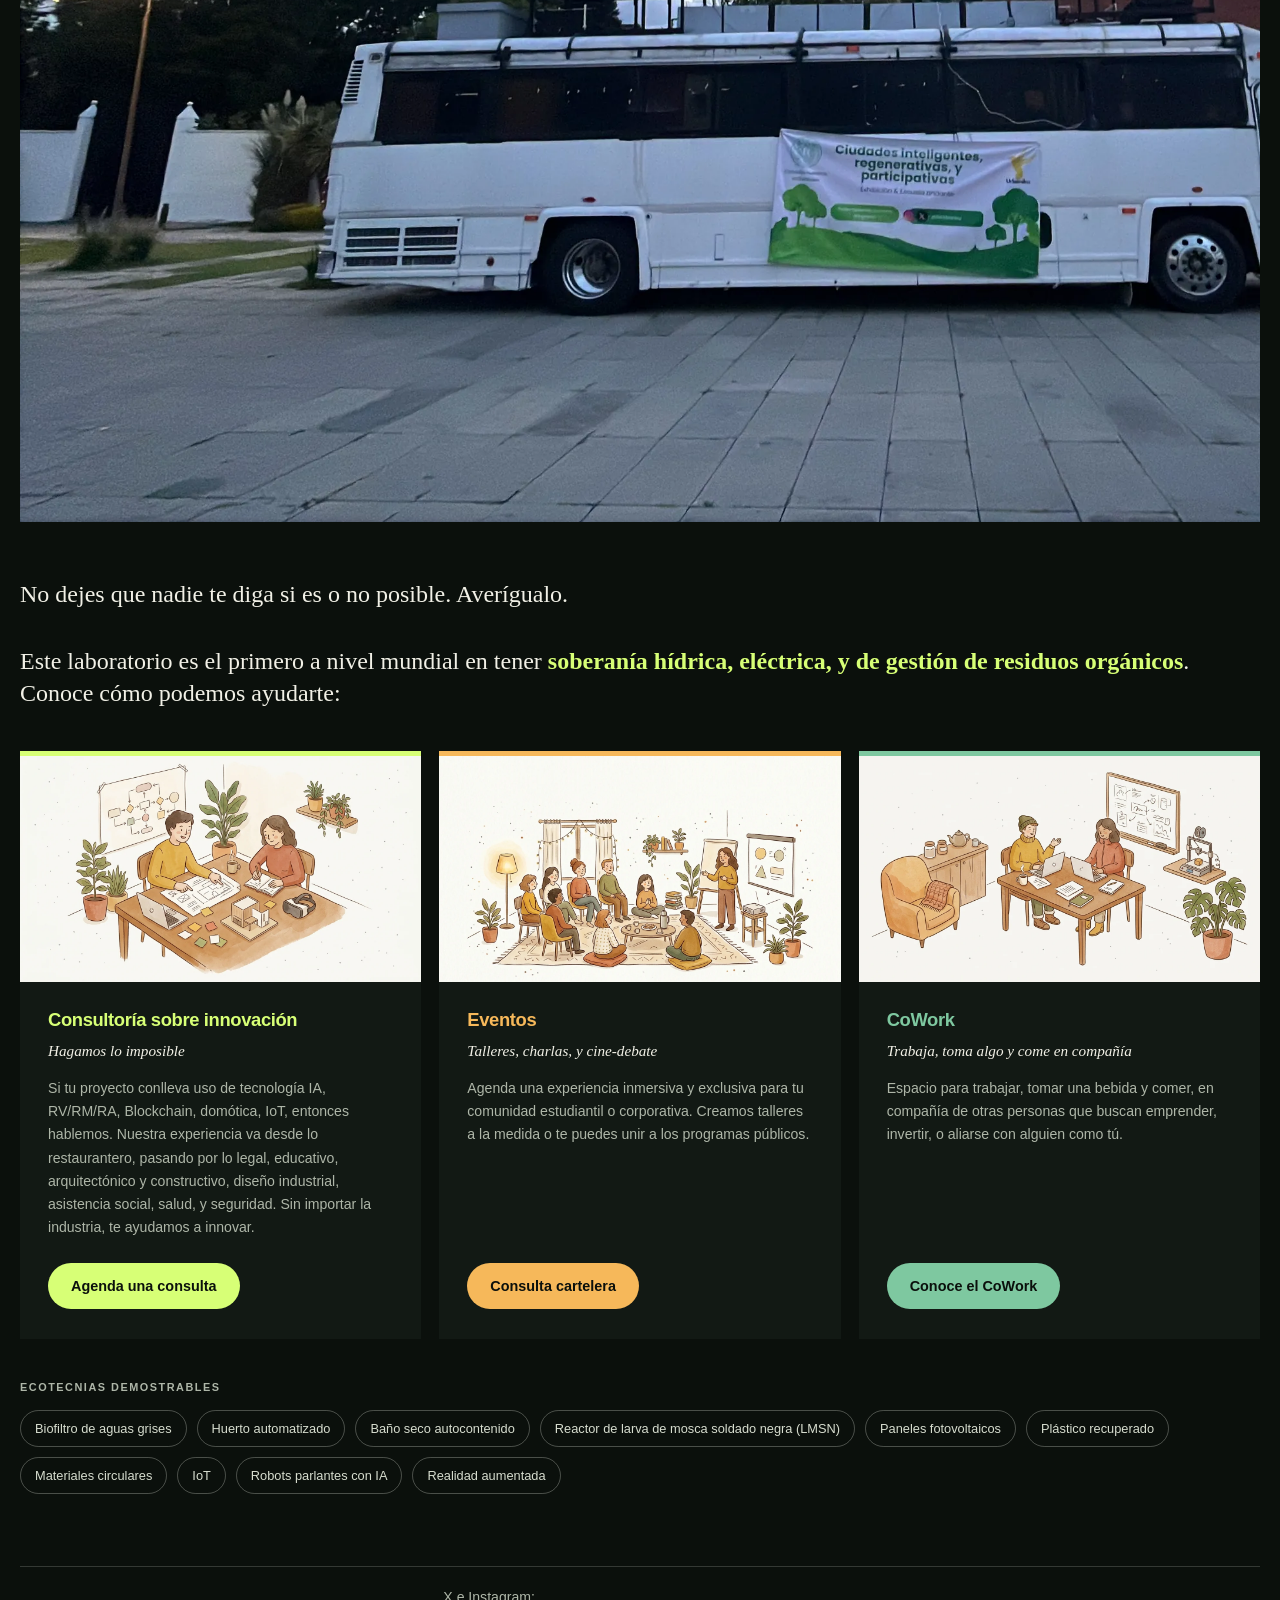
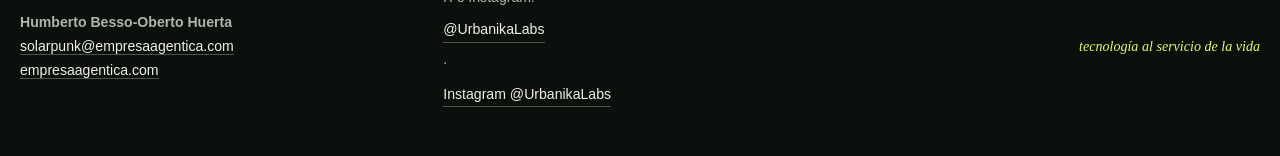
==== commit 055770aa: "feat(construyamos): las 3 tarjetas del laboratorio usan ilustracion calida estilo referencia (consul" ====
--- a/construyamos/index.html
+++ b/construyamos/index.html
@@ -257,7 +257,7 @@
             <p class="cjs-bus-claim">Este laboratorio es el primero a nivel mundial en tener <strong>soberanía hídrica, eléctrica, y de gestión de residuos orgánicos</strong>. Conoce cómo podemos ayudarte:</p>
             <div class="cjs-lab-cards">
               <article class="cjs-lab-card cjs-lab-card--consultoria reveal">
-                <img class="cjs-lab-card-img" src="assets/card-consultoria.svg" alt="Ilustración: consultoría de innovación en el laboratorio" width="800" height="450" loading="lazy">
+                <img class="cjs-lab-card-img" src="assets/card-consultoria.webp" alt="Ilustración: consultoría de innovación con dos personas revisando un plano y un prototipo" width="800" height="450" loading="lazy">
                 <div class="cjs-lab-card-body">
                   <h3>Consultoría sobre innovación</h3>
                   <p class="cjs-lab-card-sub">Hagamos lo imposible</p>
@@ -266,7 +266,7 @@
                 </div>
               </article>
               <article class="cjs-lab-card cjs-lab-card--eventos reveal">
-                <img class="cjs-lab-card-img" src="assets/card-eventos.svg" alt="Ilustración: taller y conferencia en el laboratorio" width="800" height="450" loading="lazy">
+                <img class="cjs-lab-card-img" src="assets/card-eventos.webp" alt="Ilustración: taller con ponente frente a un grupo en un espacio cálido" width="800" height="450" loading="lazy">
                 <div class="cjs-lab-card-body">
                   <h3>Eventos</h3>
                   <p class="cjs-lab-card-sub">Talleres, charlas, y cine-debate</p>
@@ -275,7 +275,7 @@
                 </div>
               </article>
               <article class="cjs-lab-card cjs-lab-card--cowork reveal">
-                <img class="cjs-lab-card-img" src="assets/card-cowork.svg" alt="Ilustración: espacio cowork del laboratorio" width="800" height="450" loading="lazy">
+                <img class="cjs-lab-card-img" src="assets/card-cowork.webp" alt="Ilustración: espacio CoWork con dos personas trabajando, sofá, impresora 3D y plantas" width="800" height="450" loading="lazy">
                 <div class="cjs-lab-card-body">
                   <h3>CoWork</h3>
                   <p class="cjs-lab-card-sub">Trabaja, toma algo y come en compañía</p>
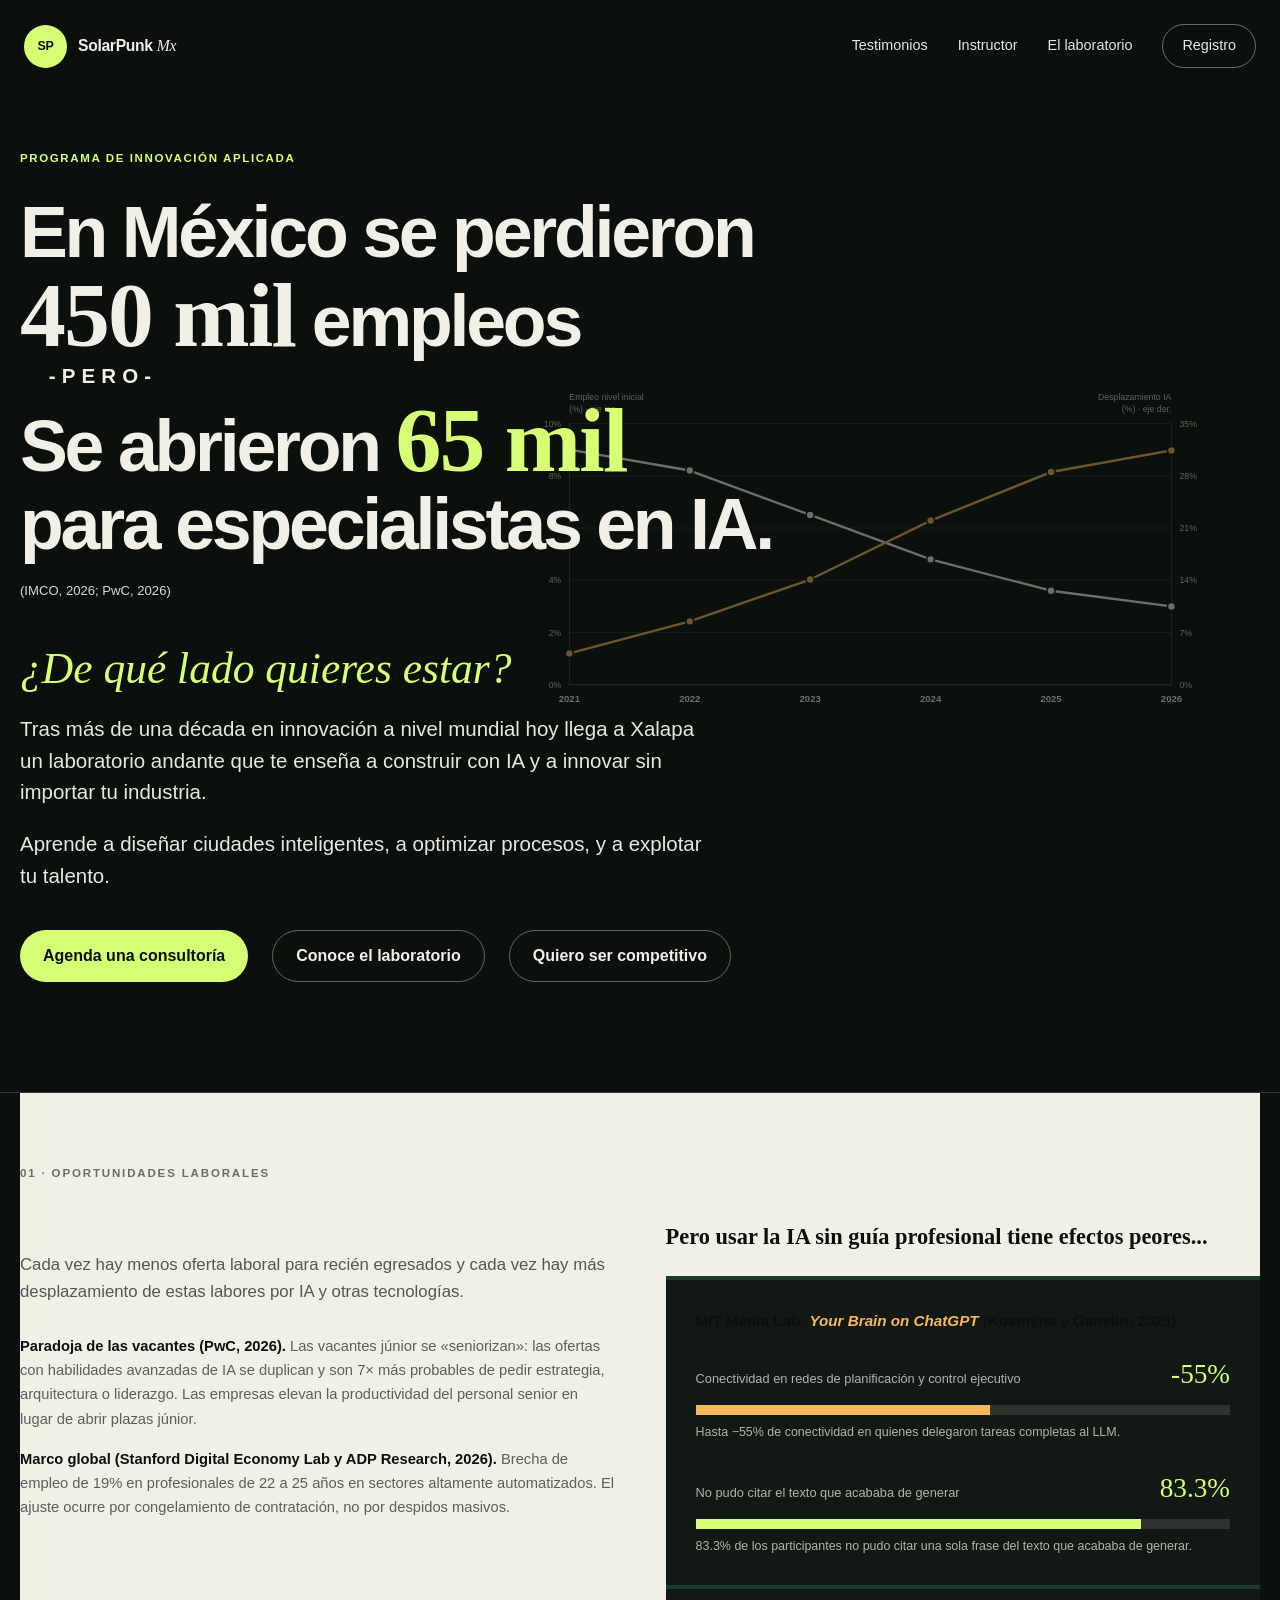
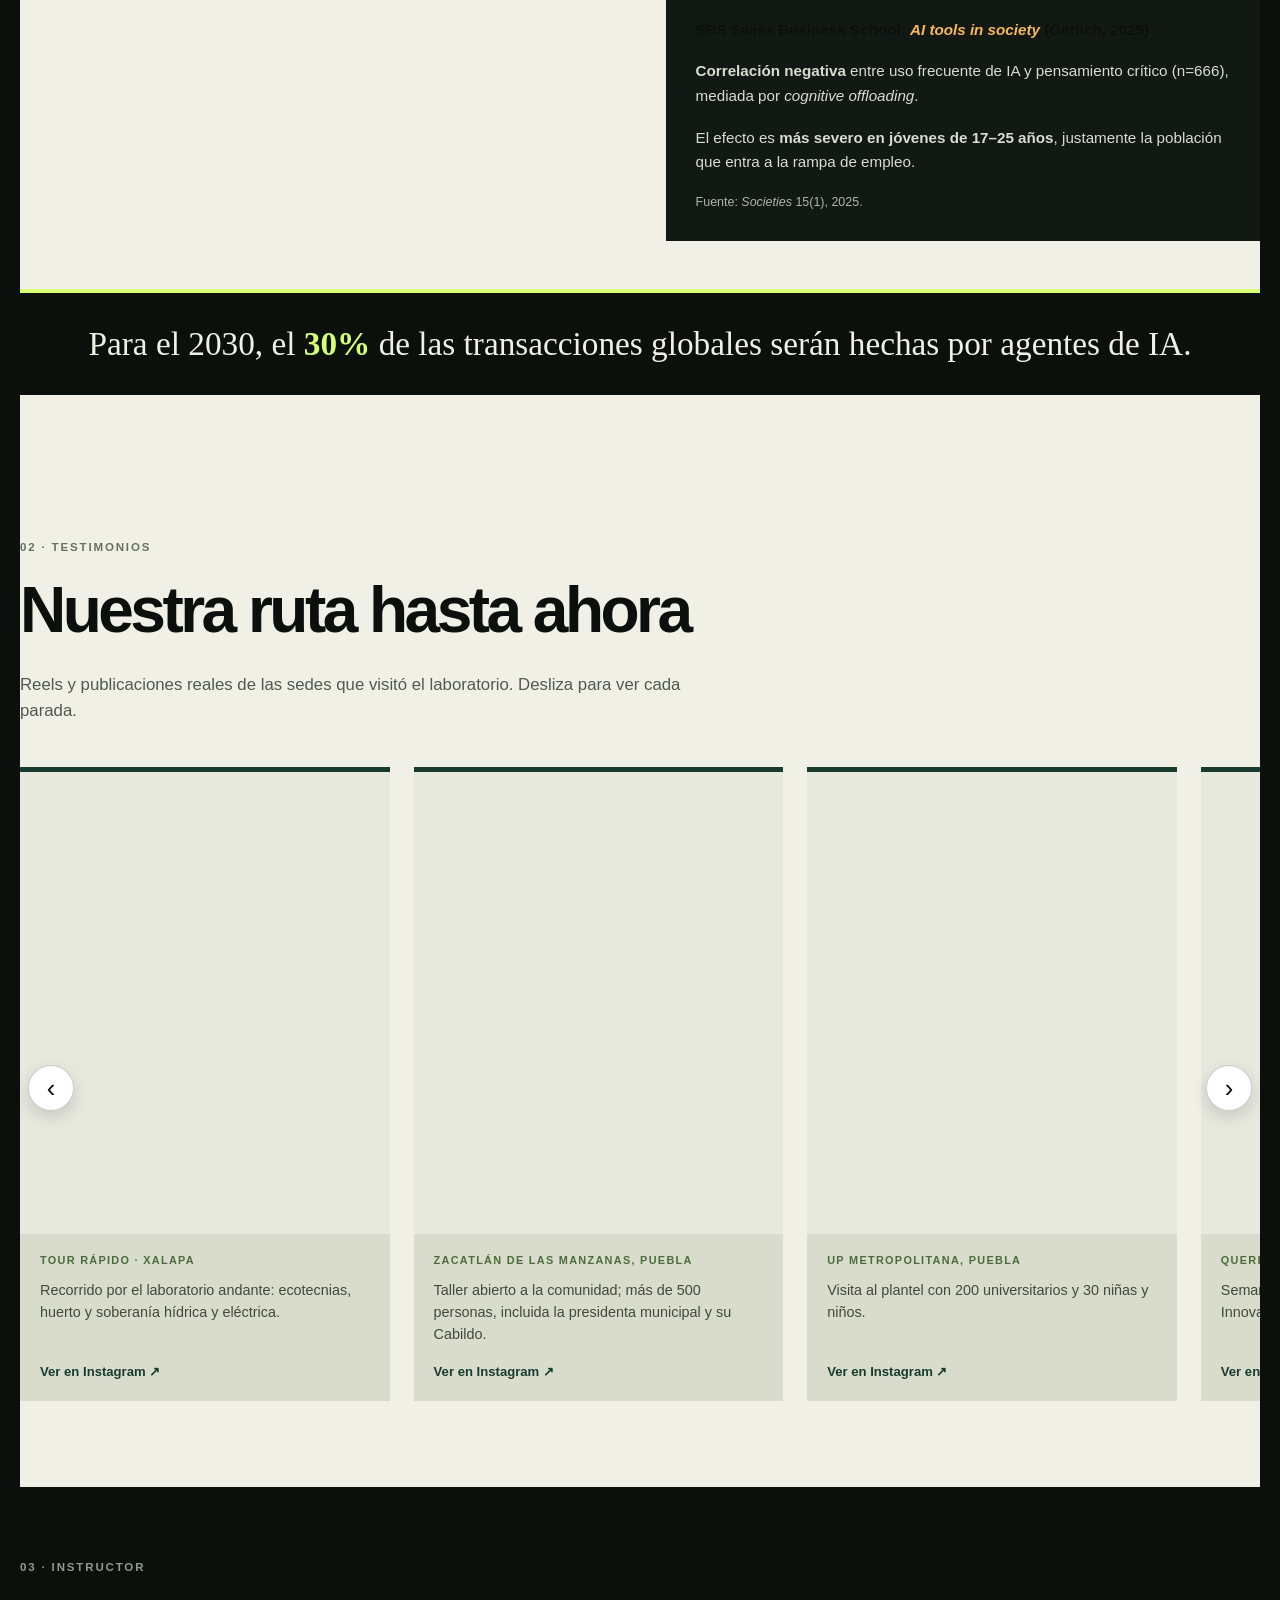
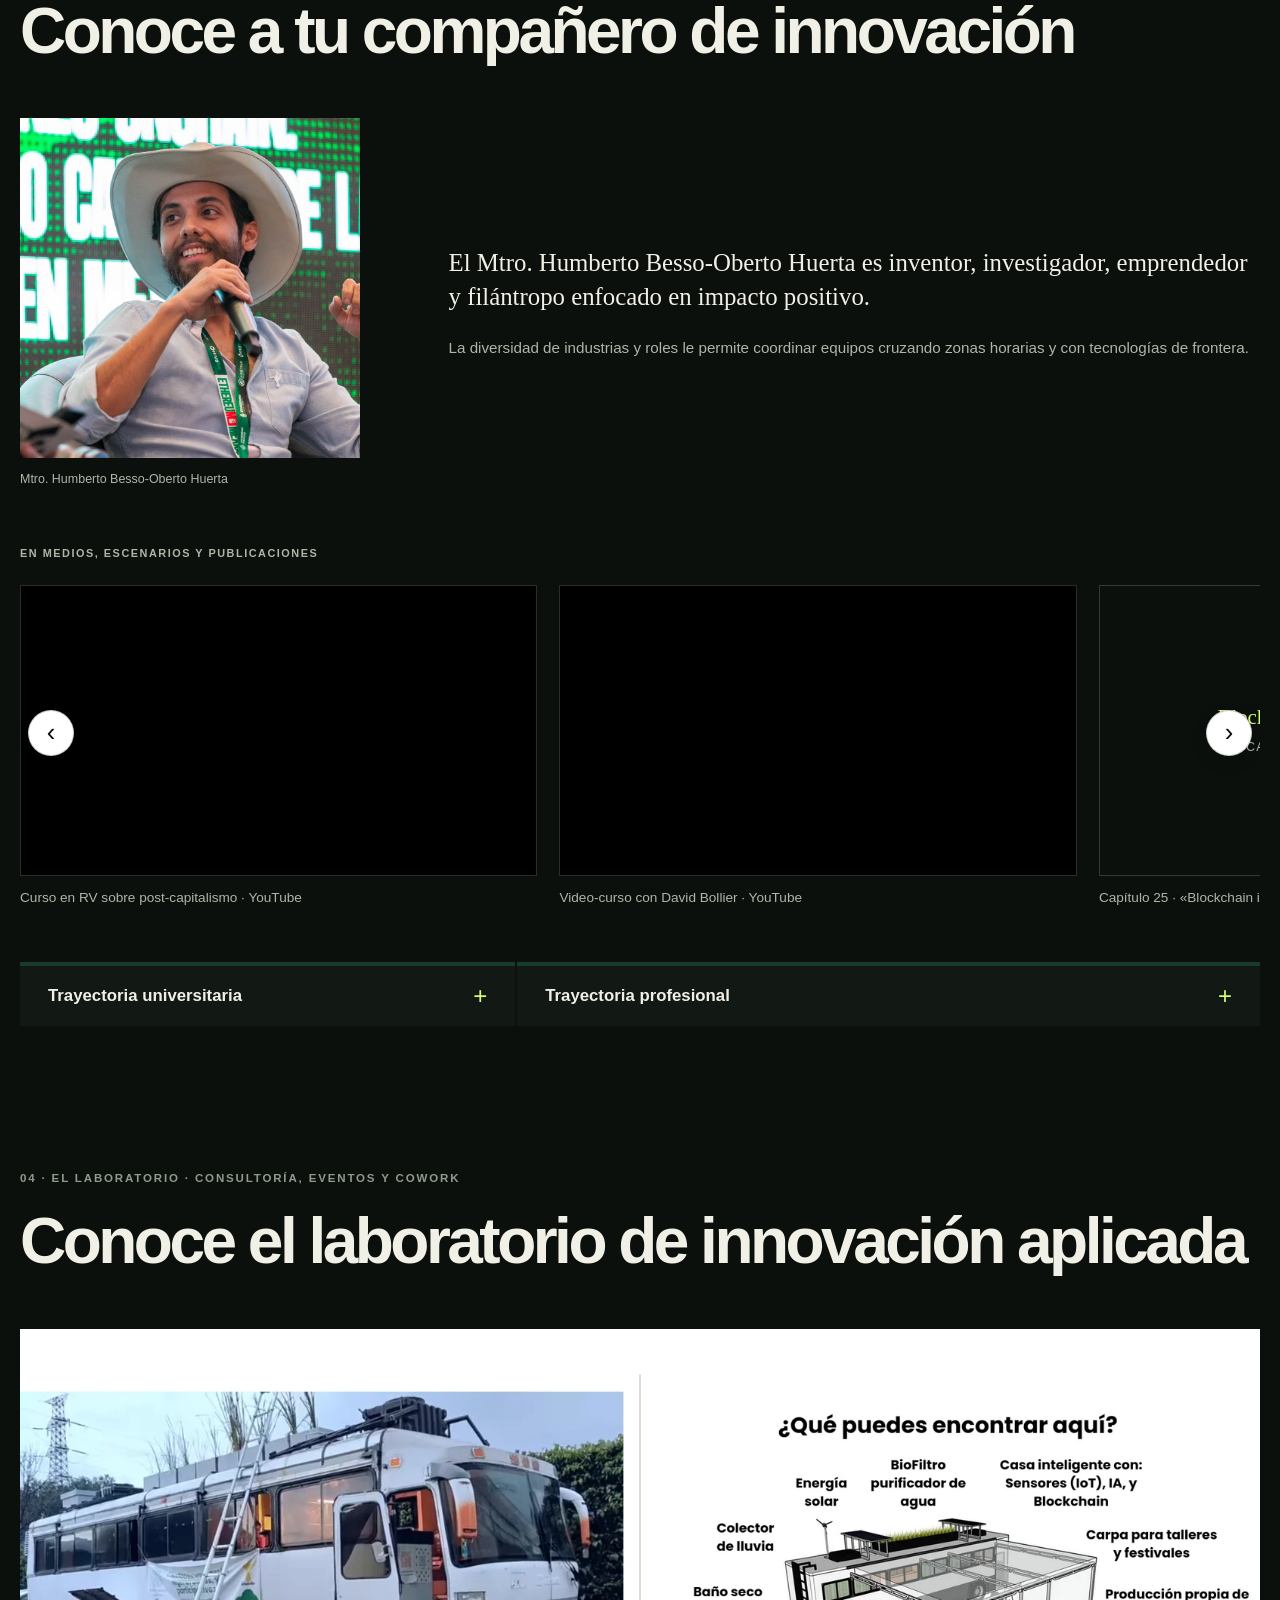
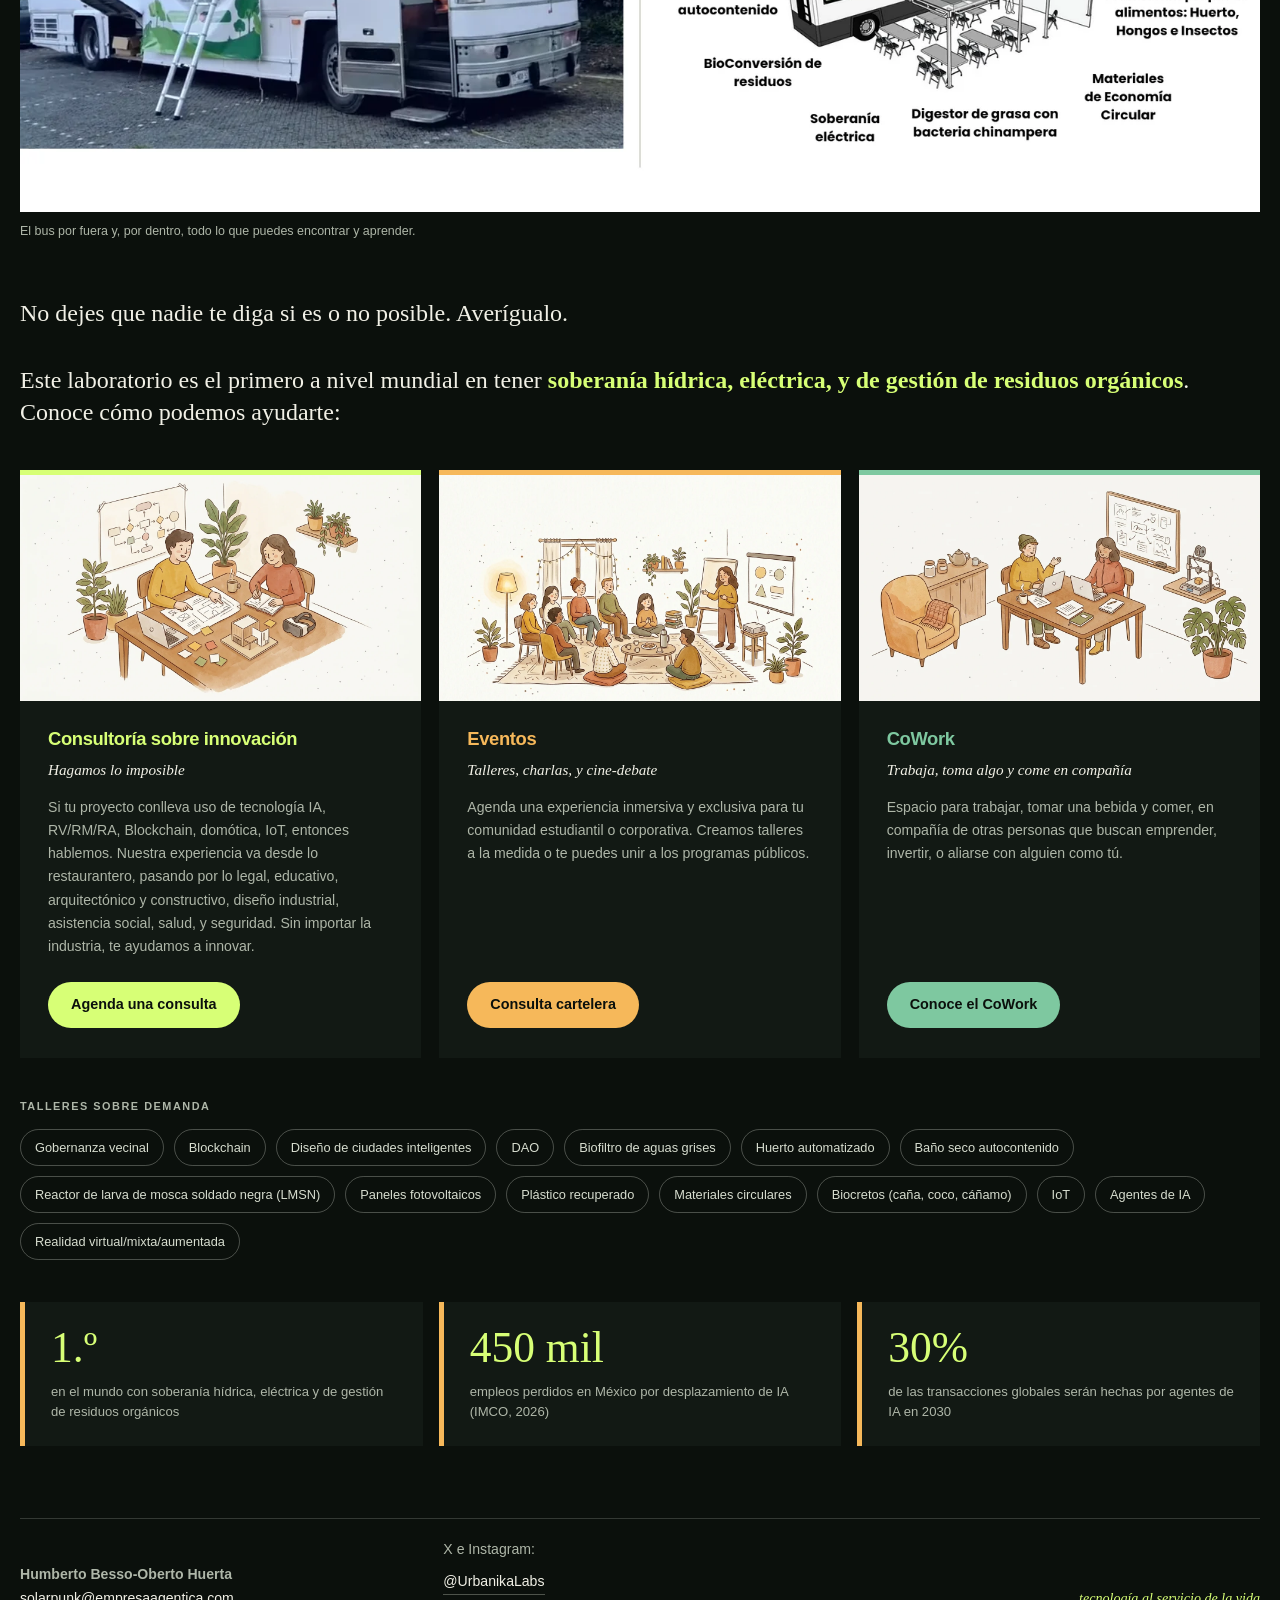
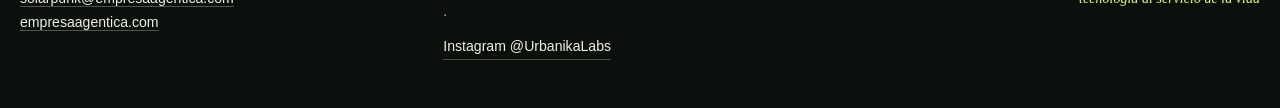
==== commit 438b57d1: "feat(construyamos): hero sin foto (fondo negro + grafica de empleo), imagen compuesta bus+diagrama e" ====
--- a/construyamos/index.html
+++ b/construyamos/index.html
@@ -7,8 +7,8 @@
   <meta name="theme-color" content="#0b100c">
   <title>SolarPunk Mx | Construyamos — Laboratorio de innovación aplicada</title>
   <link rel="icon" href="data:image/svg+xml,%3Csvg%20xmlns%3D%22http%3A%2F%2Fwww.w3.org%2F2000%2Fsvg%22%20viewBox%3D%220%200%2064%2064%22%3E%3Crect%20width%3D%2264%22%20height%3D%2264%22%20rx%3D%2214%22%20fill%3D%22%23d7ff76%22%2F%3E%3Ccircle%20cx%3D%2232%22%20cy%3D%2232%22%20r%3D%2215%22%20fill%3D%22none%22%20stroke%3D%22%230b100c%22%20stroke-width%3D%226%22%2F%3E%3Cpath%20d%3D%22M14%2050%20L32%2047%20L50%2050%22%20fill%3D%22none%22%20stroke%3D%22%230b100c%22%20stroke-width%3D%226%22%20stroke-linecap%3D%22round%22%2F%3E%3C%2Fsvg%3E">
-  <link rel="stylesheet" href="construyamos.css?v=20261008h">
-  <script src="construyamos.js?v=20261008g" defer></script>
+  <link rel="stylesheet" href="construyamos.css?v=20261009i">
+  <script src="construyamos.js?v=20261009j" defer></script>
 </head>
 <body>
   <a class="skip-link" href="#contenido">Saltar al contenido</a>
@@ -28,12 +28,13 @@
 
   <main id="contenido">
 
-    <!-- ======== Hero (bus full-bleed) ======== -->
+    <!-- ======== Hero (fondo negro + gráfica de pérdida de empleos) ======== -->
     <section class="cjs-hero cjs-hero-photo" id="inicio" aria-labelledby="hero-title">
-      <picture class="cjs-hero-bg" aria-hidden="true">
-        <source srcset="assets/bus-hero.webp" media="(min-width: 721px)" type="image/webp">
-        <img src="assets/bus-hero-960.webp" alt="" width="1920" height="1080" loading="eager" fetchpriority="high">
-      </picture>
+      <div class="cjs-hero-chartbg" data-chart="hero" aria-hidden="true">
+        <div class="cjs-chart-frame">
+          <div id="tendencia-chart-hero" class="cjs-chart"></div>
+        </div>
+      </div>
       <div class="cjs-hero-scrim" aria-hidden="true"></div>
       <div class="cjs-wrap cjs-hero-inner">
         <p class="kicker reveal">Programa de innovación aplicada</p>
@@ -62,13 +63,6 @@
         <div class="cjs-oportunidades-grid">
           <div class="cjs-op-col reveal">
             <p class="cjs-lead cjs-lead-dark">Cada vez hay menos oferta laboral para recién egresados y cada vez hay más desplazamiento de estas labores por IA y otras tecnologías.</p>
-            <div class="cjs-chart-frame" data-chart="tendencia" id="tendencia-chart-frame">
-              <div id="tendencia-chart" class="cjs-chart" role="img" aria-label="Gráfica de doble eje, serie 2021 a 2026: el crecimiento del empleo de nivel inicial baja de 9.0 a 3.0 por ciento mientras el desplazamiento de tareas por IA sube de 4.2 a 31.4 por ciento."></div>
-            </div>
-            <div class="cjs-legend">
-              <span class="cjs-legend-item"><span class="cjs-legend-swatch cjs-legend-empleo" aria-hidden="true"></span>Empleo nivel inicial (en descenso)</span>
-              <span class="cjs-legend-item"><span class="cjs-legend-swatch cjs-legend-ia" aria-hidden="true"></span>Desplazamiento por IA (en ascenso)</span>
-            </div>
             <div class="cjs-chart-notes">
               <p><strong>Paradoja de las vacantes (PwC, 2026).</strong> Las vacantes júnior se «seniorizan»: las ofertas con habilidades avanzadas de IA se duplican y son 7× más probables de pedir estrategia, arquitectura o liderazgo. Las empresas elevan la productividad del personal senior en lugar de abrir plazas júnior.</p>
               <p><strong>Marco global (Stanford Digital Economy Lab y ADP Research, 2026).</strong> Brecha de empleo de 19% en profesionales de 22 a 25 años en sectores altamente automatizados. El ajuste ocurre por congelamiento de contratación, no por despidos masivos.</p>
@@ -249,7 +243,8 @@
         <p class="section-index reveal">04 · El laboratorio · Consultoría, eventos y cowork</p>
         <h2 class="reveal" id="lab-title">Conoce el laboratorio de innovación aplicada</h2>
         <figure class="cjs-bus-photo reveal">
-          <img src="assets/bus-hero.webp" alt="Bus SolarPunk a hora azul en Puebla, con la lona «Ciudades inteligentes, regenerativas y participativas» y vegetación en el techo" width="1920" height="1080" loading="lazy">
+          <img src="assets/bus-explicacion.webp" alt="A la izquierda, foto real del bus SolarPunk; a la derecha, diagrama «¿Qué puedes encontrar aquí?» que explica sus ecotecnias: energía solar, biofiltro, casa inteligente con IoT, IA y blockchain, carpa para talleres, producción de alimentos, materiales de economía circular, digestor de grasa, soberanía eléctrica, bioconversión de residuos, baño seco y colector de lluvia." width="1640" height="640" loading="lazy">
+          <figcaption>El bus por fuera y, por dentro, todo lo que puedes encontrar y aprender.</figcaption>
         </figure>
         <div class="cjs-bus-oficina-grid">
           <div class="reveal">
@@ -284,8 +279,12 @@
                 </div>
               </article>
             </div>
-            <p class="cjs-bus-eco-kicker">Ecotecnias demostrables</p>
+            <p class="cjs-bus-eco-kicker">Talleres sobre demanda</p>
             <ul class="cjs-chips">
+              <li>Gobernanza vecinal</li>
+              <li>Blockchain</li>
+              <li>Diseño de ciudades inteligentes</li>
+              <li>DAO</li>
               <li>Biofiltro de aguas grises</li>
               <li>Huerto automatizado</li>
               <li>Baño seco autocontenido</li>
@@ -293,10 +292,25 @@
               <li>Paneles fotovoltaicos</li>
               <li>Plástico recuperado</li>
               <li>Materiales circulares</li>
+              <li>Biocretos (caña, coco, cáñamo)</li>
               <li>IoT</li>
-              <li>Robots parlantes con IA</li>
-              <li>Realidad aumentada</li>
+              <li>Agentes de IA</li>
+              <li>Realidad virtual/mixta/aumentada</li>
             </ul>
+            <div class="cjs-lab-kpis">
+              <div class="cjs-lab-kpi reveal">
+                <p class="cjs-lab-kpi-num">1.º</p>
+                <p class="cjs-lab-kpi-lab">en el mundo con soberanía hídrica, eléctrica y de gestión de residuos orgánicos</p>
+              </div>
+              <div class="cjs-lab-kpi reveal">
+                <p class="cjs-lab-kpi-num">450&nbsp;mil</p>
+                <p class="cjs-lab-kpi-lab">empleos perdidos en México por desplazamiento de IA (IMCO, 2026)</p>
+              </div>
+              <div class="cjs-lab-kpi reveal">
+                <p class="cjs-lab-kpi-num">30%</p>
+                <p class="cjs-lab-kpi-lab">de las transacciones globales serán hechas por agentes de IA en 2030</p>
+              </div>
+            </div>
           </div>
         </div>
       </div>
--- a/construyamos/construyamos.css
+++ b/construyamos/construyamos.css
@@ -69,9 +69,22 @@
 
 /* ---- Hero (foto full-bleed del bus, hora azul) ---- */
 .cjs-hero-photo { position: relative; display: block; min-height: 100svh; padding: 0; overflow: hidden; border-bottom: 1px solid var(--line); background: var(--ink); }
-.cjs-hero-bg { position: absolute; inset: 0; }
-.cjs-hero-bg img { width: 100%; height: 100%; object-fit: cover; object-position: 58% 62%; }
-.cjs-hero-scrim { position: absolute; inset: 0; background: linear-gradient(105deg, rgba(11,16,12,.88) 0%, rgba(11,16,12,.74) 30%, rgba(11,16,12,.40) 58%, rgba(11,16,12,.12) 82%, rgba(11,16,12,.05) 100%); }
+/* Fondo del hero: negro + la gráfica de pérdida de empleos como textura */
+.cjs-hero-chartbg { position: absolute; inset: 0; z-index: 1; display: flex; align-items: center; justify-content: flex-end; padding: 0 clamp(16px, 4vw, 76px); pointer-events: none; }
+.cjs-hero-chartbg .cjs-chart-frame { width: min(780px, 56vw); margin: 0; padding: 0; background: transparent; border: 0; opacity: .42; }
+.cjs-hero-chartbg .cjs-chart svg { width: 100%; height: auto; }
+/* La gráfica del hero es decorativa: se muestra ya dibujada (sin animación de reveal). */
+.cjs-hero-chartbg .cjs-svg-line { stroke-dashoffset: 0; }
+.cjs-hero-chartbg .cjs-svg-dot { opacity: 1; }
+/* Recoloreado a la paleta oscura del hero (las clases base son para fondo claro). */
+.cjs-hero-chartbg .serie-empleo { stroke: var(--paper); }
+.cjs-hero-chartbg .dot-empleo { fill: var(--paper); stroke: var(--ink); }
+.cjs-hero-chartbg .dot-ia { fill: var(--sun); stroke: var(--ink); }
+.cjs-hero-chartbg .axis-text { fill: #cdd4c6; }
+.cjs-hero-chartbg .year-text { fill: var(--paper); }
+.cjs-hero-chartbg .grid-line { stroke: rgba(238,241,229,.16); }
+.cjs-hero-chartbg .axis-line { stroke: rgba(238,241,229,.28); }
+.cjs-hero-scrim { position: absolute; inset: 0; z-index: 0; background: linear-gradient(95deg, rgba(11,16,12,.96) 0%, rgba(11,16,12,.9) 34%, rgba(11,16,12,.6) 62%, rgba(11,16,12,.28) 100%); }
 .cjs-hero-inner { position: relative; z-index: 2; display: flex; flex-direction: column; justify-content: center; min-height: 100svh; padding: 150px 0 110px; }
 .cjs-hero-photo .kicker { margin-bottom: 28px; }
 .cjs-hero-photo h1 { margin: 0; max-width: 1100px; font-size: clamp(2.4rem, 5.6vw, 5.6rem); line-height: 1.04; letter-spacing: -.045em; font-weight: 700; }
@@ -103,7 +116,7 @@
 .cjs-problema-copy .cjs-problema-puente strong { color: var(--acid); }
 
 /* 01 oportunidades — dos columnas (grafica izq + deuda cognitiva der) */
-.cjs-oportunidades-grid { display: grid; grid-template-columns: 1.15fr .85fr; gap: 4vw; align-items: start; margin-top: 40px; }
+.cjs-oportunidades-grid { display: grid; grid-template-columns: 1fr 1fr; gap: 4vw; align-items: start; margin-top: 40px; }
 .cjs-op-col { min-width: 0; }
 .cjs-op-col .cjs-chart-frame { margin-top: 24px; }
 .cjs-op-sub { margin: 0 0 24px; max-width: 620px; font-family: Georgia, serif; font-size: 1.4rem; line-height: 1.35; }
@@ -135,6 +148,12 @@
 .cjs-lab-card .button { margin-top: 0; padding-top: 0; padding-bottom: 0; min-height: 46px; font-size: .9rem; }
 .cjs-lab-card--eventos .button { background: var(--sun); }
 .cjs-lab-card--cowork .button { background: #7ec8a0; }
+
+/* KPIs del laboratorio (cifras duras, estilo cálido) */
+.cjs-lab-kpis { display: grid; grid-template-columns: repeat(3, minmax(0, 1fr)); gap: 16px; margin: 42px 0 0; }
+.cjs-lab-kpi { padding: 24px 26px; background: var(--ink-soft); border-left: 5px solid var(--sun); }
+.cjs-lab-kpi-num { margin: 0; font-family: Georgia, serif; font-size: clamp(2.1rem, 3.4vw, 3rem); line-height: 1; color: var(--acid); }
+.cjs-lab-kpi-lab { margin: 12px 0 0; font-size: .82rem; line-height: 1.55; color: var(--muted); }
 
 /* 03 bus oficina */
 .cjs-bus-photo { margin: 56px 0 0; }
@@ -436,11 +455,14 @@
   .site-header nav > a:not(.nav-cta) { display: none; }
   .site-header nav { gap: 0; }
   .cjs-hero-inner { padding-top: 130px; }
+  .cjs-hero-chartbg { align-items: flex-end; padding: 0 18px 40px; }
+  .cjs-hero-chartbg .cjs-chart-frame { width: 100%; opacity: .2; }
   .cjs-bus-photos-mini { grid-template-columns: 1fr 1fr; }
   .cjs-evidencia-grid { grid-template-columns: 1fr 1fr; }
   .cjs-split { grid-template-columns: 1fr; gap: 40px; }
   .cjs-oportunidades-grid { grid-template-columns: 1fr; gap: 56px; }
   .cjs-lab-cards { grid-template-columns: 1fr; }
+  .cjs-lab-kpis { grid-template-columns: 1fr; }
   .cjs-tray-grid { grid-template-columns: 1fr; gap: 2px; }
   .cjs-pero { margin-left: 0; }
   .cjs-duo-grid { grid-template-columns: 1fr; }
@@ -466,6 +488,7 @@
   .cjs-hero-photo h1 { font-size: clamp(2.2rem, 9vw, 4rem); }
   .cjs-h1-line { text-wrap: balance; }
   .cjs-hero-photo .cjs-hero-question { font-size: clamp(1.5rem, 7vw, 2.4rem); }
+  .cjs-hero-chartbg { display: none; }
   .cjs-hero-actions { flex-direction: column; align-items: flex-start; gap: 6px; }
   .button { width: 100%; }
   .section-pad { padding: 80px 0; }
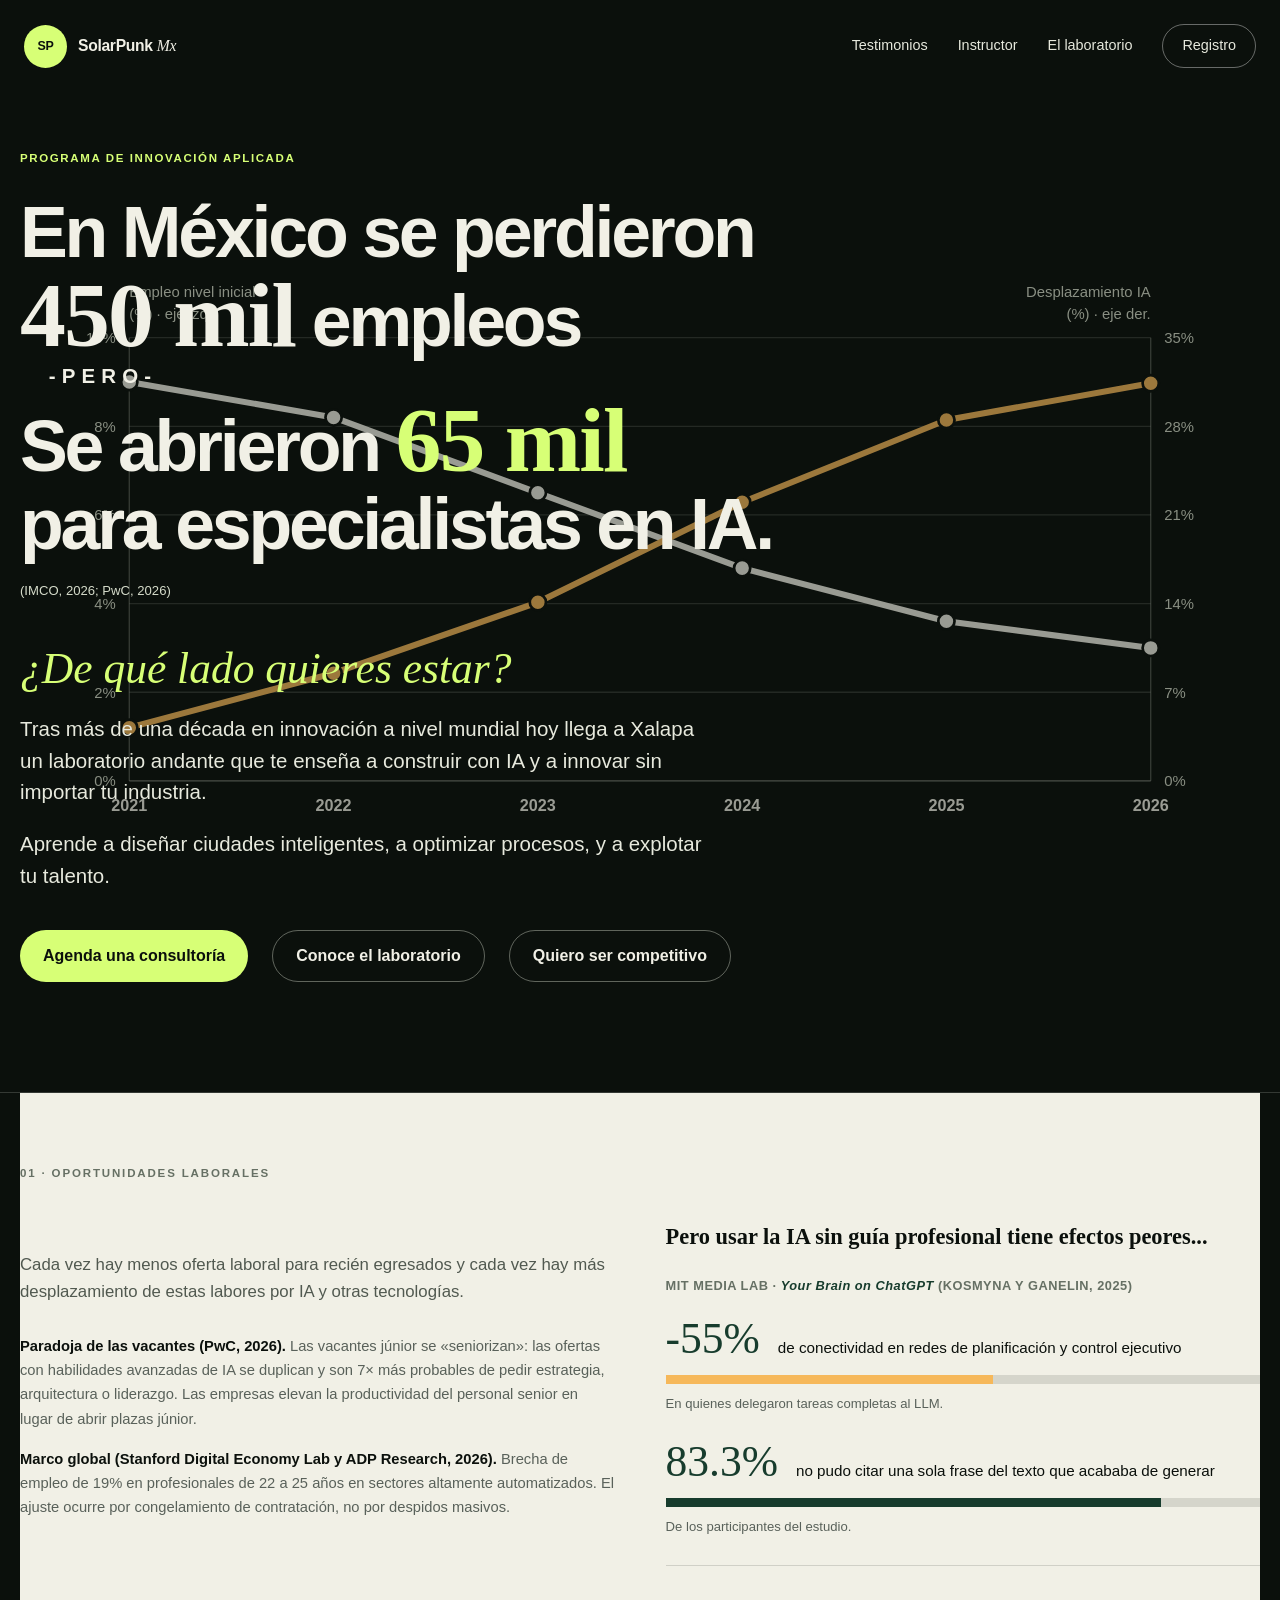
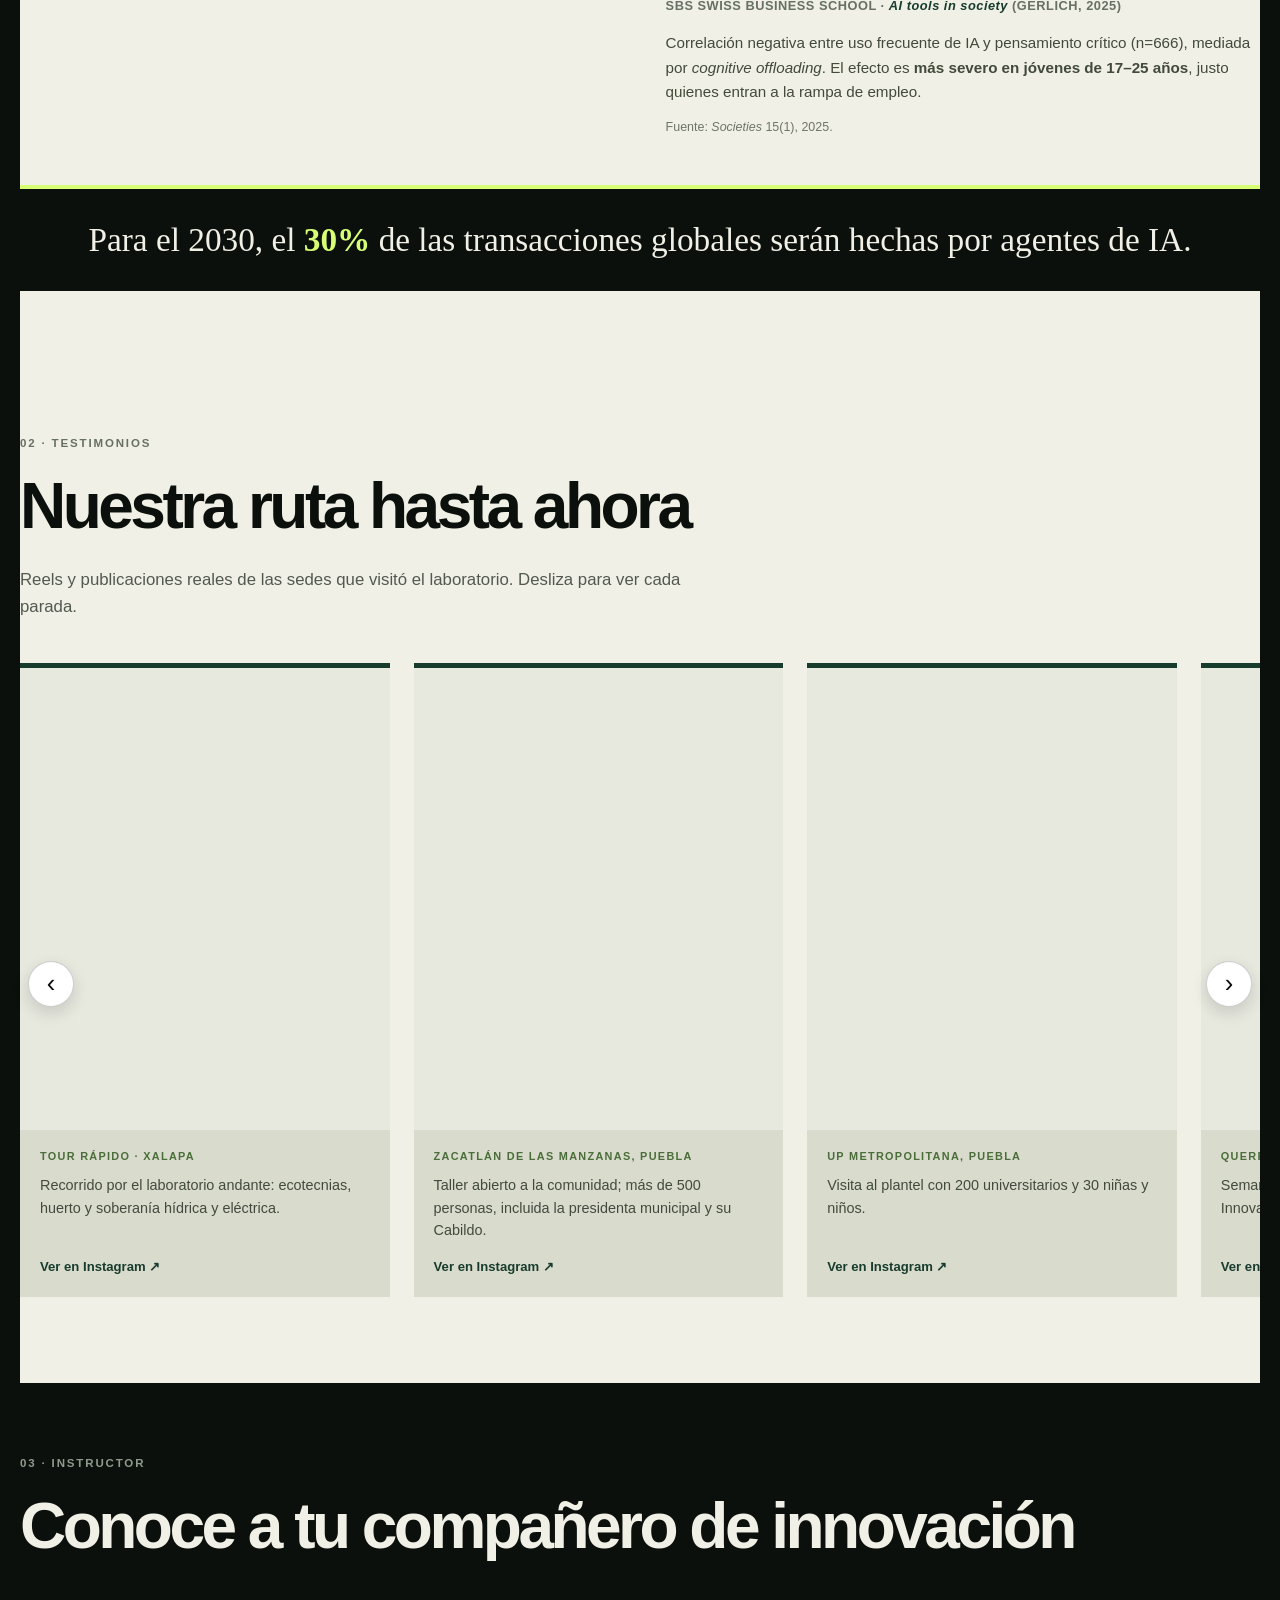
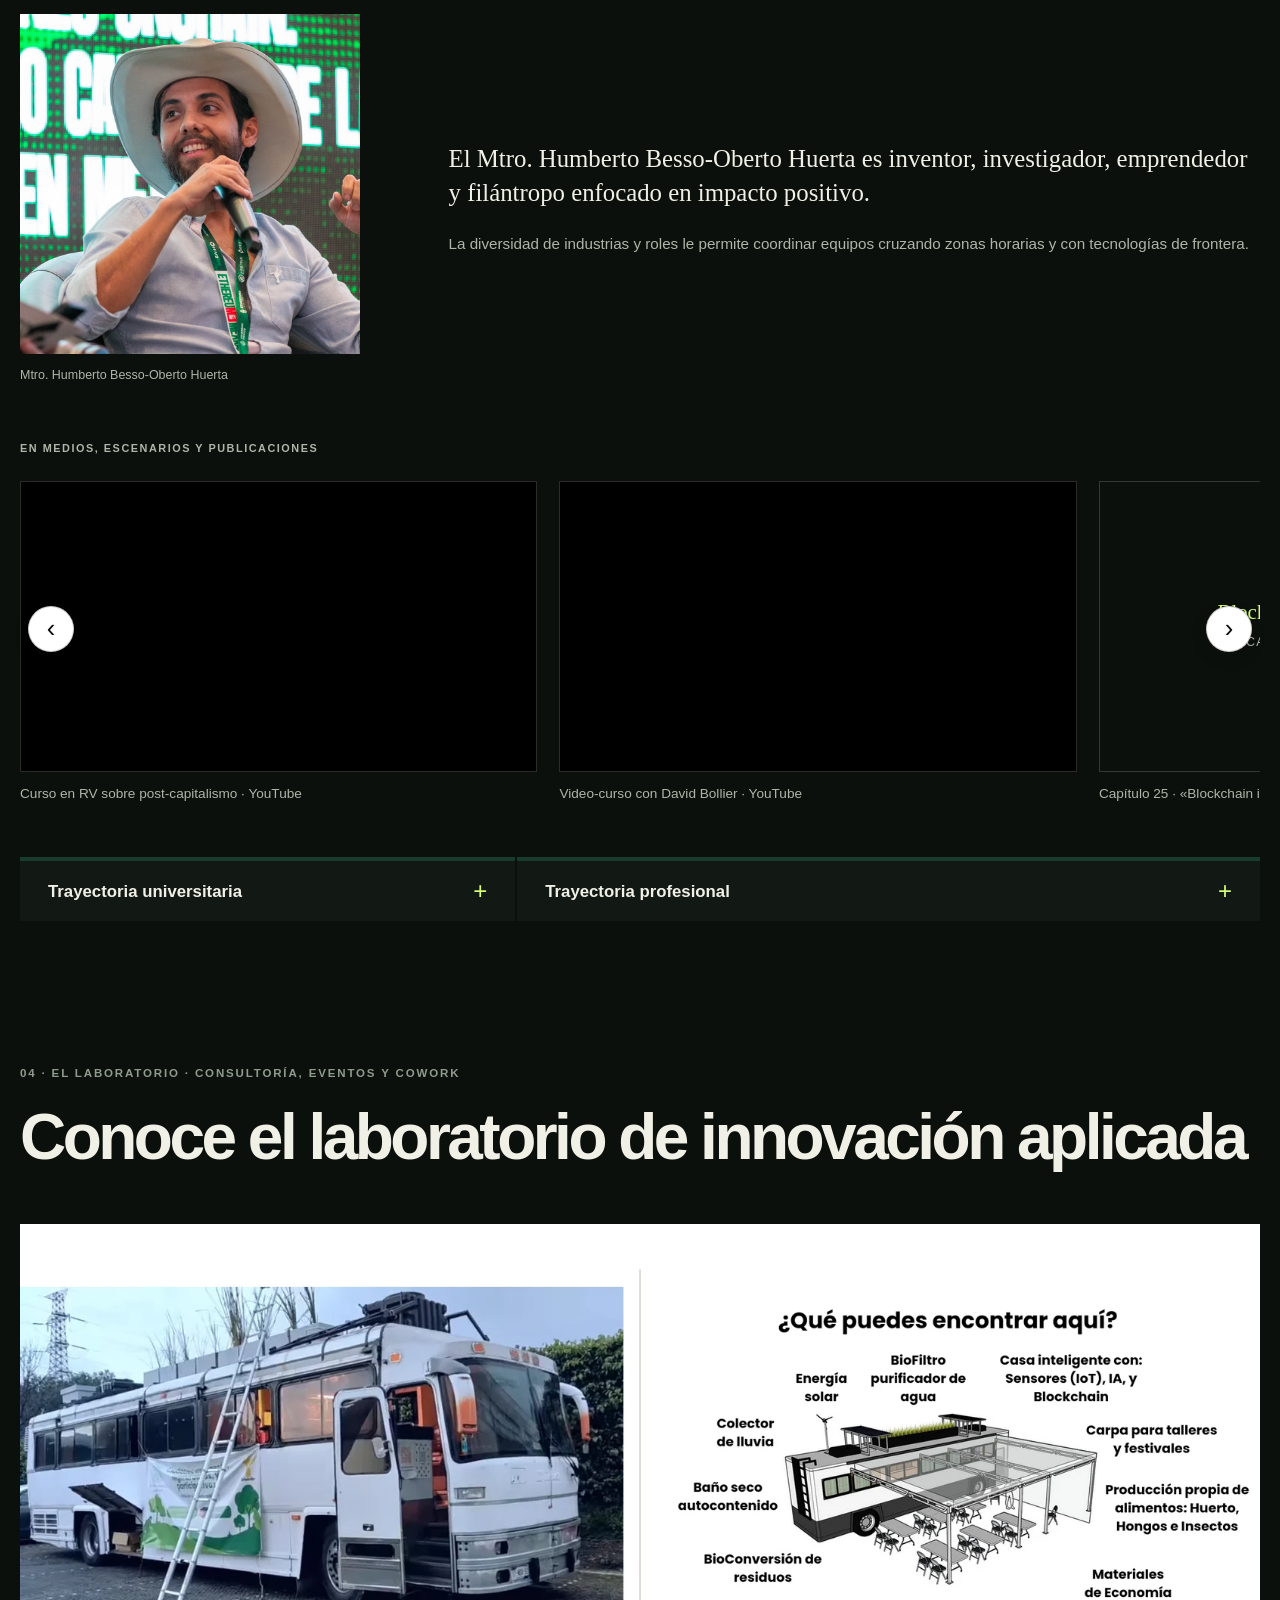
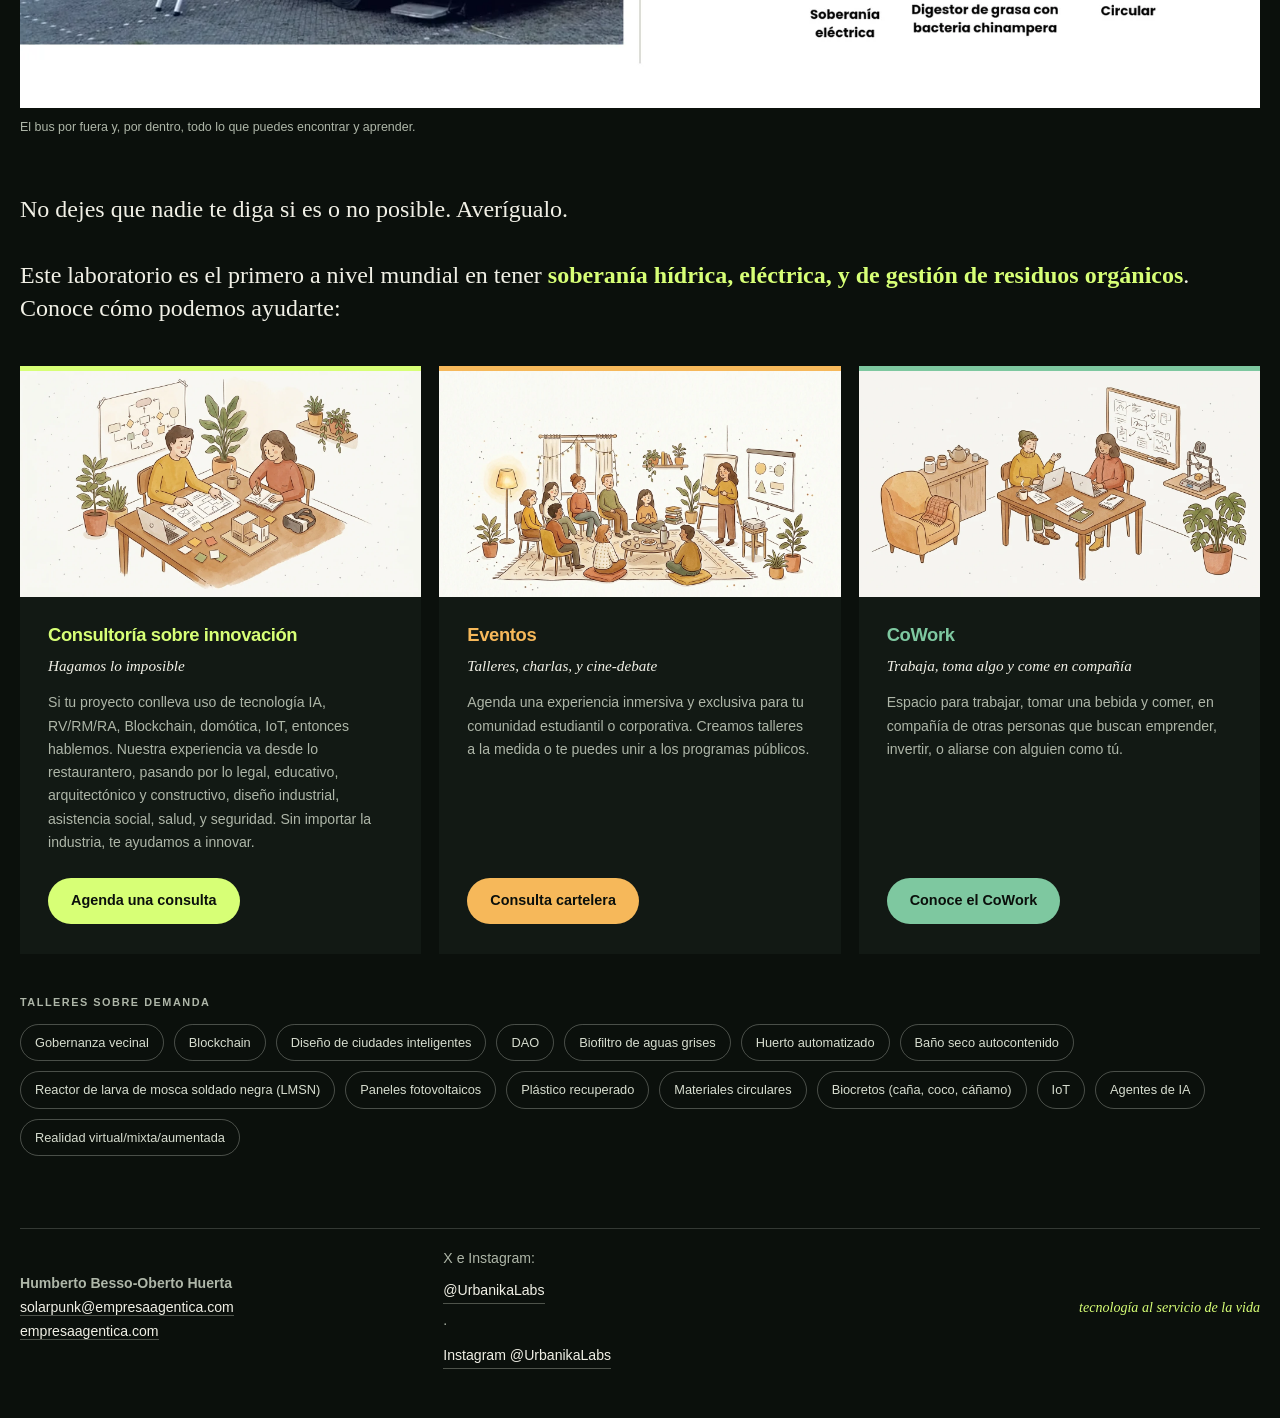
==== commit 25d0bbc4: "fix(construyamos): hero con grafica a casi todo el ancho y mas visible; seccion 01 sin paneles oscur" ====
--- a/construyamos/index.html
+++ b/construyamos/index.html
@@ -7,7 +7,7 @@
   <meta name="theme-color" content="#0b100c">
   <title>SolarPunk Mx | Construyamos — Laboratorio de innovación aplicada</title>
   <link rel="icon" href="data:image/svg+xml,%3Csvg%20xmlns%3D%22http%3A%2F%2Fwww.w3.org%2F2000%2Fsvg%22%20viewBox%3D%220%200%2064%2064%22%3E%3Crect%20width%3D%2264%22%20height%3D%2264%22%20rx%3D%2214%22%20fill%3D%22%23d7ff76%22%2F%3E%3Ccircle%20cx%3D%2232%22%20cy%3D%2232%22%20r%3D%2215%22%20fill%3D%22none%22%20stroke%3D%22%230b100c%22%20stroke-width%3D%226%22%2F%3E%3Cpath%20d%3D%22M14%2050%20L32%2047%20L50%2050%22%20fill%3D%22none%22%20stroke%3D%22%230b100c%22%20stroke-width%3D%226%22%20stroke-linecap%3D%22round%22%2F%3E%3C%2Fsvg%3E">
-  <link rel="stylesheet" href="construyamos.css?v=20261009i">
+  <link rel="stylesheet" href="construyamos.css?v=20261009k">
   <script src="construyamos.js?v=20261009j" defer></script>
 </head>
 <body>
@@ -68,28 +68,27 @@
               <p><strong>Marco global (Stanford Digital Economy Lab y ADP Research, 2026).</strong> Brecha de empleo de 19% en profesionales de 22 a 25 años en sectores altamente automatizados. El ajuste ocurre por congelamiento de contratación, no por despidos masivos.</p>
             </div>
           </div>
-          <div class="cjs-op-col">
-            <h3 class="cjs-op-sub reveal">Pero usar la IA sin guía profesional tiene efectos peores...</h3>
-            <div class="cjs-duo reveal">
-              <h4>MIT Media Lab: <em>Your Brain on ChatGPT</em> (Kosmyna y Ganelin, 2025)</h4>
-              <div class="cjs-meter" data-meter="--55" data-meter-value="55">
-                <div class="cjs-meter-head"><span>Conectividad en redes de planificación y control ejecutivo</span><span class="cjs-meter-num" data-count="-55" data-suffix="%">0%</span></div>
-                <div class="cjs-meter-track"><div class="cjs-meter-fill cjs-meter-fill-down"></div></div>
-                <p class="cjs-meter-cap">Hasta −55% de conectividad en quienes delegaron tareas completas al LLM.</p>
+            <div class="cjs-op-col reveal">
+              <h3 class="cjs-op-sub">Pero usar la IA sin guía profesional tiene efectos peores...</h3>
+              <div class="cjs-duo reveal">
+                <h4>MIT Media Lab · <em>Your Brain on ChatGPT</em> (Kosmyna y Ganelin, 2025)</h4>
+                <div class="cjs-meter" data-meter="--55" data-meter-value="55">
+                  <div class="cjs-evi-line"><span class="cjs-meter-num" data-count="-55" data-suffix="%">0%</span><span class="cjs-meter-lab">de conectividad en redes de planificación y control ejecutivo</span></div>
+                  <div class="cjs-meter-track"><div class="cjs-meter-fill cjs-meter-fill-down"></div></div>
+                  <p class="cjs-meter-cap">En quienes delegaron tareas completas al LLM.</p>
+                </div>
+                <div class="cjs-meter" data-meter="--83.3" data-meter-value="83.3">
+                  <div class="cjs-evi-line"><span class="cjs-meter-num" data-count="83.3" data-suffix="%">0%</span><span class="cjs-meter-lab">no pudo citar una sola frase del texto que acababa de generar</span></div>
+                  <div class="cjs-meter-track"><div class="cjs-meter-fill cjs-meter-fill-up"></div></div>
+                  <p class="cjs-meter-cap">De los participantes del estudio.</p>
+                </div>
               </div>
-              <div class="cjs-meter" data-meter="--83.3" data-meter-value="83.3">
-                <div class="cjs-meter-head"><span>No pudo citar el texto que acababa de generar</span><span class="cjs-meter-num" data-count="83.3" data-suffix="%">0%</span></div>
-                <div class="cjs-meter-track"><div class="cjs-meter-fill cjs-meter-fill-up"></div></div>
-                <p class="cjs-meter-cap">83.3% de los participantes no pudo citar una sola frase del texto que acababa de generar.</p>
+              <div class="cjs-duo reveal">
+                <h4>SBS Swiss Business School · <em>AI tools in society</em> (Gerlich, 2025)</h4>
+                <p class="cjs-duo-text">Correlación negativa entre uso frecuente de IA y pensamiento crítico (n=666), mediada por <em>cognitive offloading</em>. El efecto es <strong>más severo en jóvenes de 17–25 años</strong>, justo quienes entran a la rampa de empleo.</p>
+                <p class="cjs-duo-note">Fuente: <em>Societies</em> 15(1), 2025.</p>
               </div>
             </div>
-            <div class="cjs-duo reveal">
-              <h4>SBS Swiss Business School: <em>AI tools in society</em> (Gerlich, 2025)</h4>
-              <p class="cjs-duo-text"><strong>Correlación negativa</strong> entre uso frecuente de IA y pensamiento crítico (n=666), mediada por <em>cognitive offloading</em>.</p>
-              <p class="cjs-duo-text">El efecto es <strong>más severo en jóvenes de 17–25 años</strong>, justamente la población que entra a la rampa de empleo.</p>
-              <p class="cjs-duo-note">Fuente: <em>Societies</em> 15(1), 2025.</p>
-            </div>
-          </div>
         </div>
         <p class="cjs-section-close cjs-close-dark reveal">Para el 2030, el <strong>30%</strong> de las transacciones globales serán hechas por agentes de IA.</p>
       </div>
@@ -297,20 +296,6 @@
               <li>Agentes de IA</li>
               <li>Realidad virtual/mixta/aumentada</li>
             </ul>
-            <div class="cjs-lab-kpis">
-              <div class="cjs-lab-kpi reveal">
-                <p class="cjs-lab-kpi-num">1.º</p>
-                <p class="cjs-lab-kpi-lab">en el mundo con soberanía hídrica, eléctrica y de gestión de residuos orgánicos</p>
-              </div>
-              <div class="cjs-lab-kpi reveal">
-                <p class="cjs-lab-kpi-num">450&nbsp;mil</p>
-                <p class="cjs-lab-kpi-lab">empleos perdidos en México por desplazamiento de IA (IMCO, 2026)</p>
-              </div>
-              <div class="cjs-lab-kpi reveal">
-                <p class="cjs-lab-kpi-num">30%</p>
-                <p class="cjs-lab-kpi-lab">de las transacciones globales serán hechas por agentes de IA en 2030</p>
-              </div>
-            </div>
           </div>
         </div>
       </div>
--- a/construyamos/construyamos.css
+++ b/construyamos/construyamos.css
@@ -69,22 +69,22 @@
 
 /* ---- Hero (foto full-bleed del bus, hora azul) ---- */
 .cjs-hero-photo { position: relative; display: block; min-height: 100svh; padding: 0; overflow: hidden; border-bottom: 1px solid var(--line); background: var(--ink); }
-/* Fondo del hero: negro + la gráfica de pérdida de empleos como textura */
-.cjs-hero-chartbg { position: absolute; inset: 0; z-index: 1; display: flex; align-items: center; justify-content: flex-end; padding: 0 clamp(16px, 4vw, 76px); pointer-events: none; }
-.cjs-hero-chartbg .cjs-chart-frame { width: min(780px, 56vw); margin: 0; padding: 0; background: transparent; border: 0; opacity: .42; }
+/* Fondo del hero: negro + la gráfica de pérdida de empleos ocupando casi todo */
+.cjs-hero-chartbg { position: absolute; inset: 0; z-index: 1; display: flex; align-items: center; justify-content: center; padding: 0 clamp(10px, 2.5vw, 40px); pointer-events: none; }
+.cjs-hero-chartbg .cjs-chart-frame { width: min(1520px, 100%); margin: 0; padding: 0; background: transparent; border: 0; opacity: .62; }
 .cjs-hero-chartbg .cjs-chart svg { width: 100%; height: auto; }
 /* La gráfica del hero es decorativa: se muestra ya dibujada (sin animación de reveal). */
-.cjs-hero-chartbg .cjs-svg-line { stroke-dashoffset: 0; }
-.cjs-hero-chartbg .cjs-svg-dot { opacity: 1; }
+.cjs-hero-chartbg .cjs-svg-line { stroke-dashoffset: 0; stroke-width: 4.5; }
+.cjs-hero-chartbg .cjs-svg-dot { opacity: 1; r: 6; }
 /* Recoloreado a la paleta oscura del hero (las clases base son para fondo claro). */
 .cjs-hero-chartbg .serie-empleo { stroke: var(--paper); }
 .cjs-hero-chartbg .dot-empleo { fill: var(--paper); stroke: var(--ink); }
 .cjs-hero-chartbg .dot-ia { fill: var(--sun); stroke: var(--ink); }
-.cjs-hero-chartbg .axis-text { fill: #cdd4c6; }
+.cjs-hero-chartbg .axis-text { fill: #d6dccb; }
 .cjs-hero-chartbg .year-text { fill: var(--paper); }
-.cjs-hero-chartbg .grid-line { stroke: rgba(238,241,229,.16); }
-.cjs-hero-chartbg .axis-line { stroke: rgba(238,241,229,.28); }
-.cjs-hero-scrim { position: absolute; inset: 0; z-index: 0; background: linear-gradient(95deg, rgba(11,16,12,.96) 0%, rgba(11,16,12,.9) 34%, rgba(11,16,12,.6) 62%, rgba(11,16,12,.28) 100%); }
+.cjs-hero-chartbg .grid-line { stroke: rgba(238,241,229,.18); }
+.cjs-hero-chartbg .axis-line { stroke: rgba(238,241,229,.30); }
+.cjs-hero-scrim { position: absolute; inset: 0; z-index: 0; background: linear-gradient(95deg, rgba(11,16,12,.95) 0%, rgba(11,16,12,.86) 30%, rgba(11,16,12,.5) 58%, rgba(11,16,12,.18) 100%); }
 .cjs-hero-inner { position: relative; z-index: 2; display: flex; flex-direction: column; justify-content: center; min-height: 100svh; padding: 150px 0 110px; }
 .cjs-hero-photo .kicker { margin-bottom: 28px; }
 .cjs-hero-photo h1 { margin: 0; max-width: 1100px; font-size: clamp(2.4rem, 5.6vw, 5.6rem); line-height: 1.04; letter-spacing: -.045em; font-weight: 700; }
@@ -120,9 +120,11 @@
 .cjs-op-col { min-width: 0; }
 .cjs-op-col .cjs-chart-frame { margin-top: 24px; }
 .cjs-op-sub { margin: 0 0 24px; max-width: 620px; font-family: Georgia, serif; font-size: 1.4rem; line-height: 1.35; }
-.cjs-op-col .cjs-duo { border-top-color: var(--forest); }
-.cjs-duo h4 { margin: 0; font-size: .95rem; line-height: 1.45; }
-.cjs-duo h4 em { color: var(--sun); }
+/* 01 oportunidades — evidencia cognitiva en claro (sin paneles oscuros flotantes) */
+.cjs-op-col .cjs-duo { padding: 0 0 28px; margin: 0 0 30px; background: transparent; border-top: 0; border-bottom: 1px solid rgba(11,16,12,.14); }
+.cjs-op-col .cjs-duo:last-child { padding-bottom: 0; margin-bottom: 0; border-bottom: 0; }
+.cjs-duo h4 { margin: 0 0 4px; font-size: .8rem; letter-spacing: .04em; text-transform: uppercase; color: #667064; font-weight: 700; }
+.cjs-duo h4 em { color: var(--forest); text-transform: none; }
 
 .cjs-light .cjs-section-close strong { color: var(--forest); }
 /* After both columns, closing hook (destacado, debajo del grid) */
@@ -149,12 +151,6 @@
 .cjs-lab-card--eventos .button { background: var(--sun); }
 .cjs-lab-card--cowork .button { background: #7ec8a0; }
 
-/* KPIs del laboratorio (cifras duras, estilo cálido) */
-.cjs-lab-kpis { display: grid; grid-template-columns: repeat(3, minmax(0, 1fr)); gap: 16px; margin: 42px 0 0; }
-.cjs-lab-kpi { padding: 24px 26px; background: var(--ink-soft); border-left: 5px solid var(--sun); }
-.cjs-lab-kpi-num { margin: 0; font-family: Georgia, serif; font-size: clamp(2.1rem, 3.4vw, 3rem); line-height: 1; color: var(--acid); }
-.cjs-lab-kpi-lab { margin: 12px 0 0; font-size: .82rem; line-height: 1.55; color: var(--muted); }
-
 /* 03 bus oficina */
 .cjs-bus-photo { margin: 56px 0 0; }
 .cjs-bus-photo img { width: 100%; height: auto; }
@@ -231,23 +227,20 @@
 .cjs-section-close { margin: 70px 0 0; font-family: Georgia, serif; font-size: clamp(1.5rem, 2.6vw, 2.3rem); line-height: 1.25; color: var(--paper); }
 .cjs-close-dark { color: var(--ink); }
 
-/* ---- 04 deuda cognitiva ---- */
-.cjs-duo-grid { display: grid; grid-template-columns: 1.15fr .85fr; gap: 2px; margin-top: 56px; }
-.cjs-duo { padding: 30px; background: var(--ink-soft); border-top: 4px solid var(--sun); }
-.cjs-duo h3 { margin: 0; font-size: 1rem; line-height: 1.45; }
-.cjs-duo h3 em { color: var(--acid); }
-.cjs-duo-text { margin: 18px 0 0; font-size: .95rem; line-height: 1.6; color: #d7ddcf; }
-.cjs-duo-note { margin: 18px 0 0; font-size: .78rem; color: var(--muted); }
+/* ---- 04 deuda cognitiva (en claro, integrado a la sección) ---- */
+.cjs-duo-text { margin: 16px 0 0; font-size: .95rem; line-height: 1.6; color: #414a3c; }
+.cjs-duo-note { margin: 14px 0 0; font-size: .78rem; color: #6d7568; }
 .cjs-meter { margin-top: 26px; }
 .cjs-meter:first-of-type { margin-top: 22px; }
-.cjs-meter-head { display: flex; align-items: baseline; justify-content: space-between; gap: 16px; font-size: .8rem; color: var(--muted); }
-.cjs-meter-num { font-family: Georgia, serif; font-size: 1.7rem; color: var(--acid); white-space: nowrap; }
-.cjs-meter-track { height: 10px; margin-top: 10px; background: rgba(238,241,229,.12); overflow: hidden; }
+.cjs-evi-line { display: flex; align-items: baseline; gap: 18px; }
+.cjs-meter-num { flex: 0 0 auto; font-family: Georgia, serif; font-size: clamp(2.1rem, 3.4vw, 2.9rem); line-height: 1; color: var(--forest); white-space: nowrap; }
+.cjs-meter-lab { font-size: .95rem; line-height: 1.45; color: var(--ink); }
+.cjs-meter-track { height: 9px; margin-top: 14px; background: rgba(11,16,12,.12); overflow: hidden; }
 .cjs-meter-fill { height: 100%; width: 0; background: var(--sun); transition: width 1.1s cubic-bezier(.22,.61,.36,1); }
-.cjs-meter-fill-up { background: var(--acid); }
+.cjs-meter-fill-up { background: var(--forest); }
 .cjs-meter.is-visible .cjs-meter-fill-down { width: 55%; }
 .cjs-meter.is-visible .cjs-meter-fill-up { width: 83.3%; }
-.cjs-meter-cap { margin: 8px 0 0; font-size: .78rem; color: var(--muted); }
+.cjs-meter-cap { margin: 10px 0 0; font-size: .82rem; line-height: 1.55; color: #59615a; }
 .cjs-honest-note { max-width: 780px; margin: 46px 0 0; padding: 20px 24px; border-left: 4px solid var(--sun); background: var(--ink-soft); font-size: .88rem; line-height: 1.65; color: #d7ddcf; }
 
 /* ---- 05 economía agéntica (light) ---- */
@@ -455,14 +448,13 @@
   .site-header nav > a:not(.nav-cta) { display: none; }
   .site-header nav { gap: 0; }
   .cjs-hero-inner { padding-top: 130px; }
-  .cjs-hero-chartbg { align-items: flex-end; padding: 0 18px 40px; }
-  .cjs-hero-chartbg .cjs-chart-frame { width: 100%; opacity: .2; }
+  .cjs-hero-chartbg { padding: 0 14px; }
+  .cjs-hero-chartbg .cjs-chart-frame { width: 100%; opacity: .34; }
   .cjs-bus-photos-mini { grid-template-columns: 1fr 1fr; }
   .cjs-evidencia-grid { grid-template-columns: 1fr 1fr; }
   .cjs-split { grid-template-columns: 1fr; gap: 40px; }
   .cjs-oportunidades-grid { grid-template-columns: 1fr; gap: 56px; }
   .cjs-lab-cards { grid-template-columns: 1fr; }
-  .cjs-lab-kpis { grid-template-columns: 1fr; }
   .cjs-tray-grid { grid-template-columns: 1fr; gap: 2px; }
   .cjs-pero { margin-left: 0; }
   .cjs-duo-grid { grid-template-columns: 1fr; }
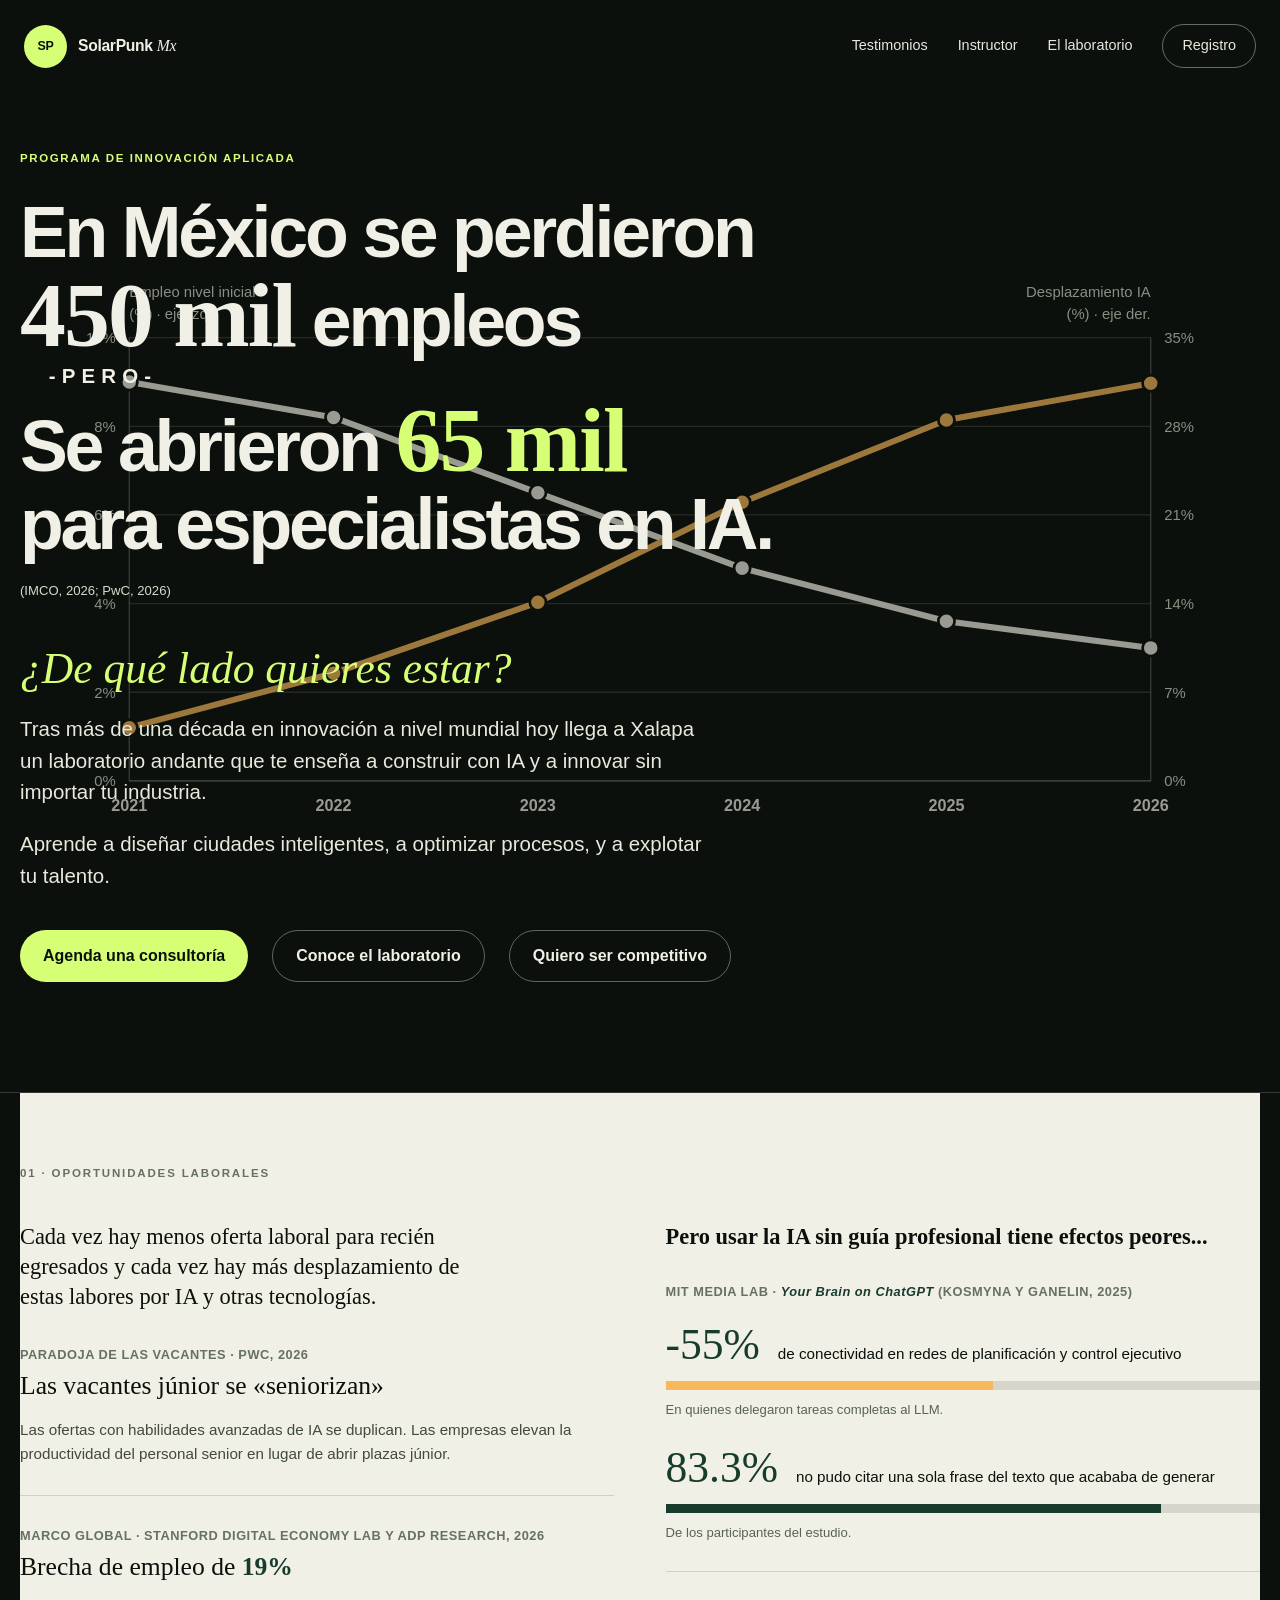
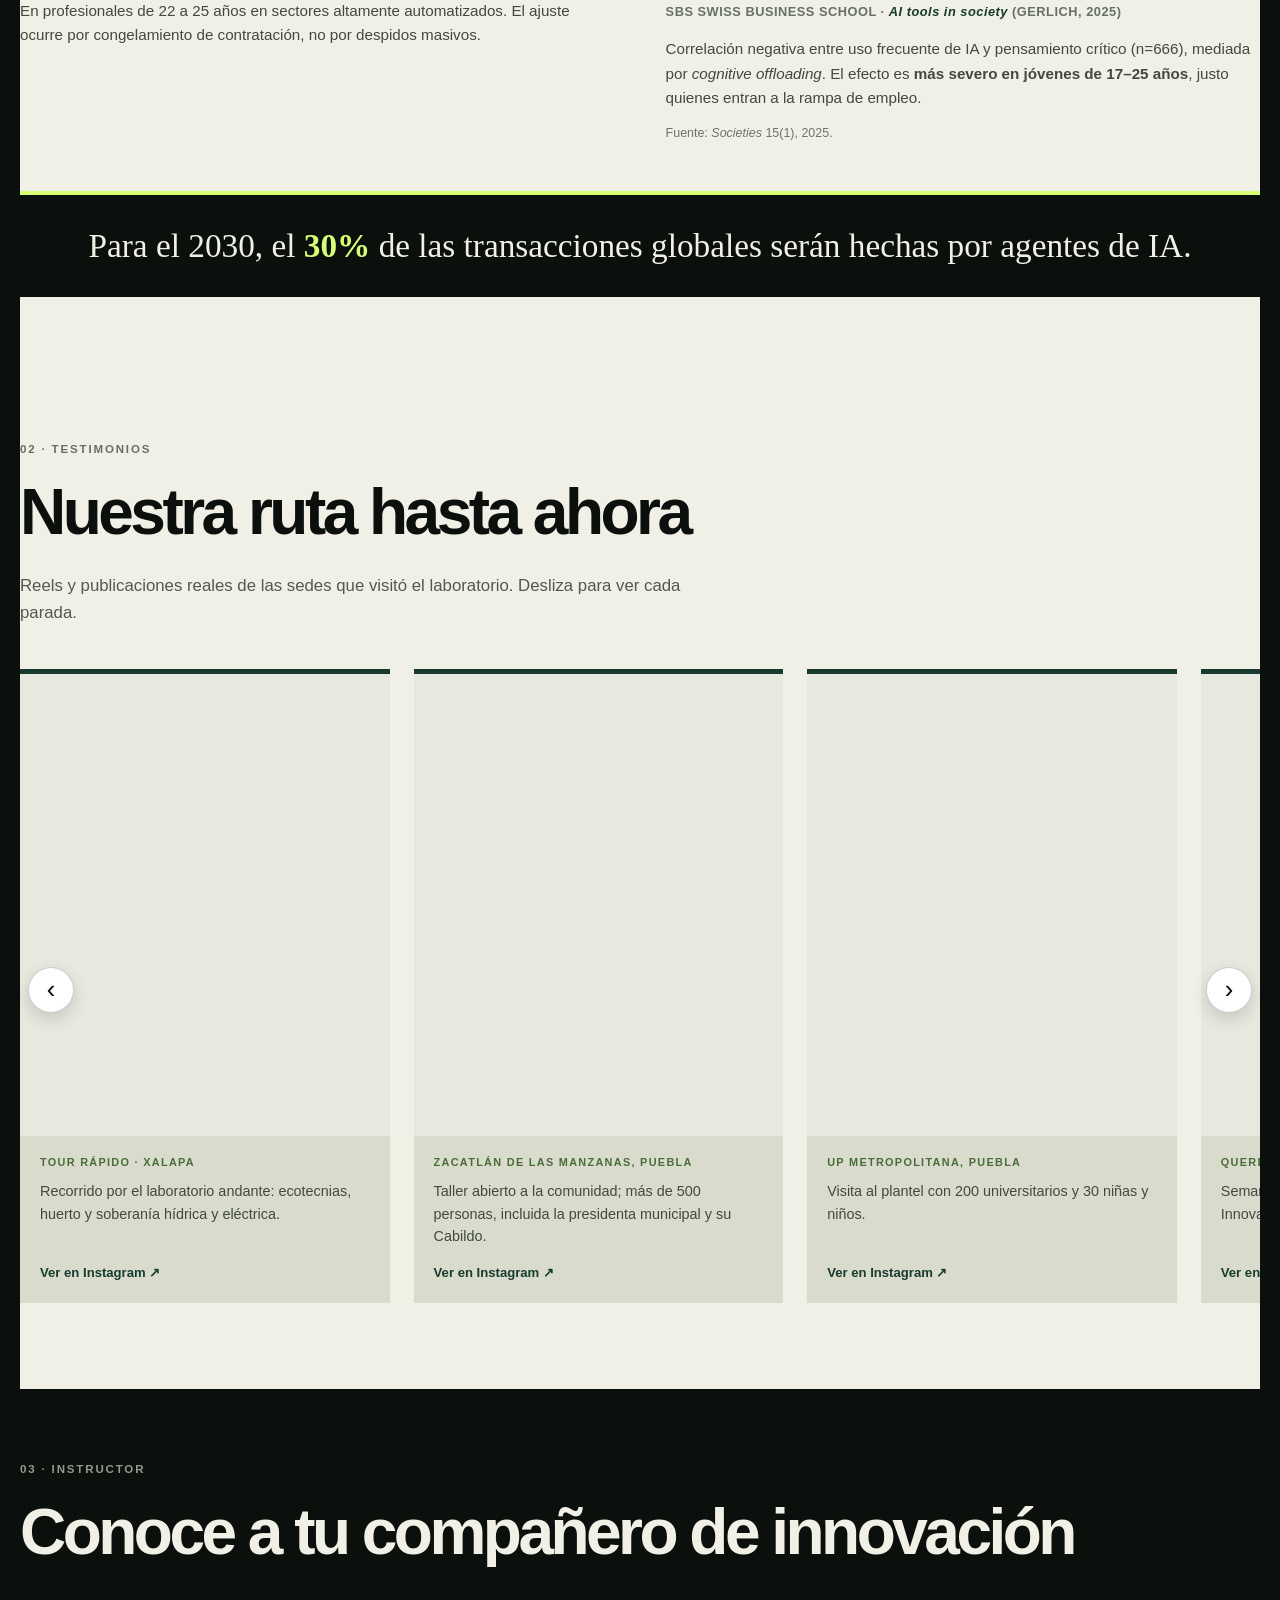
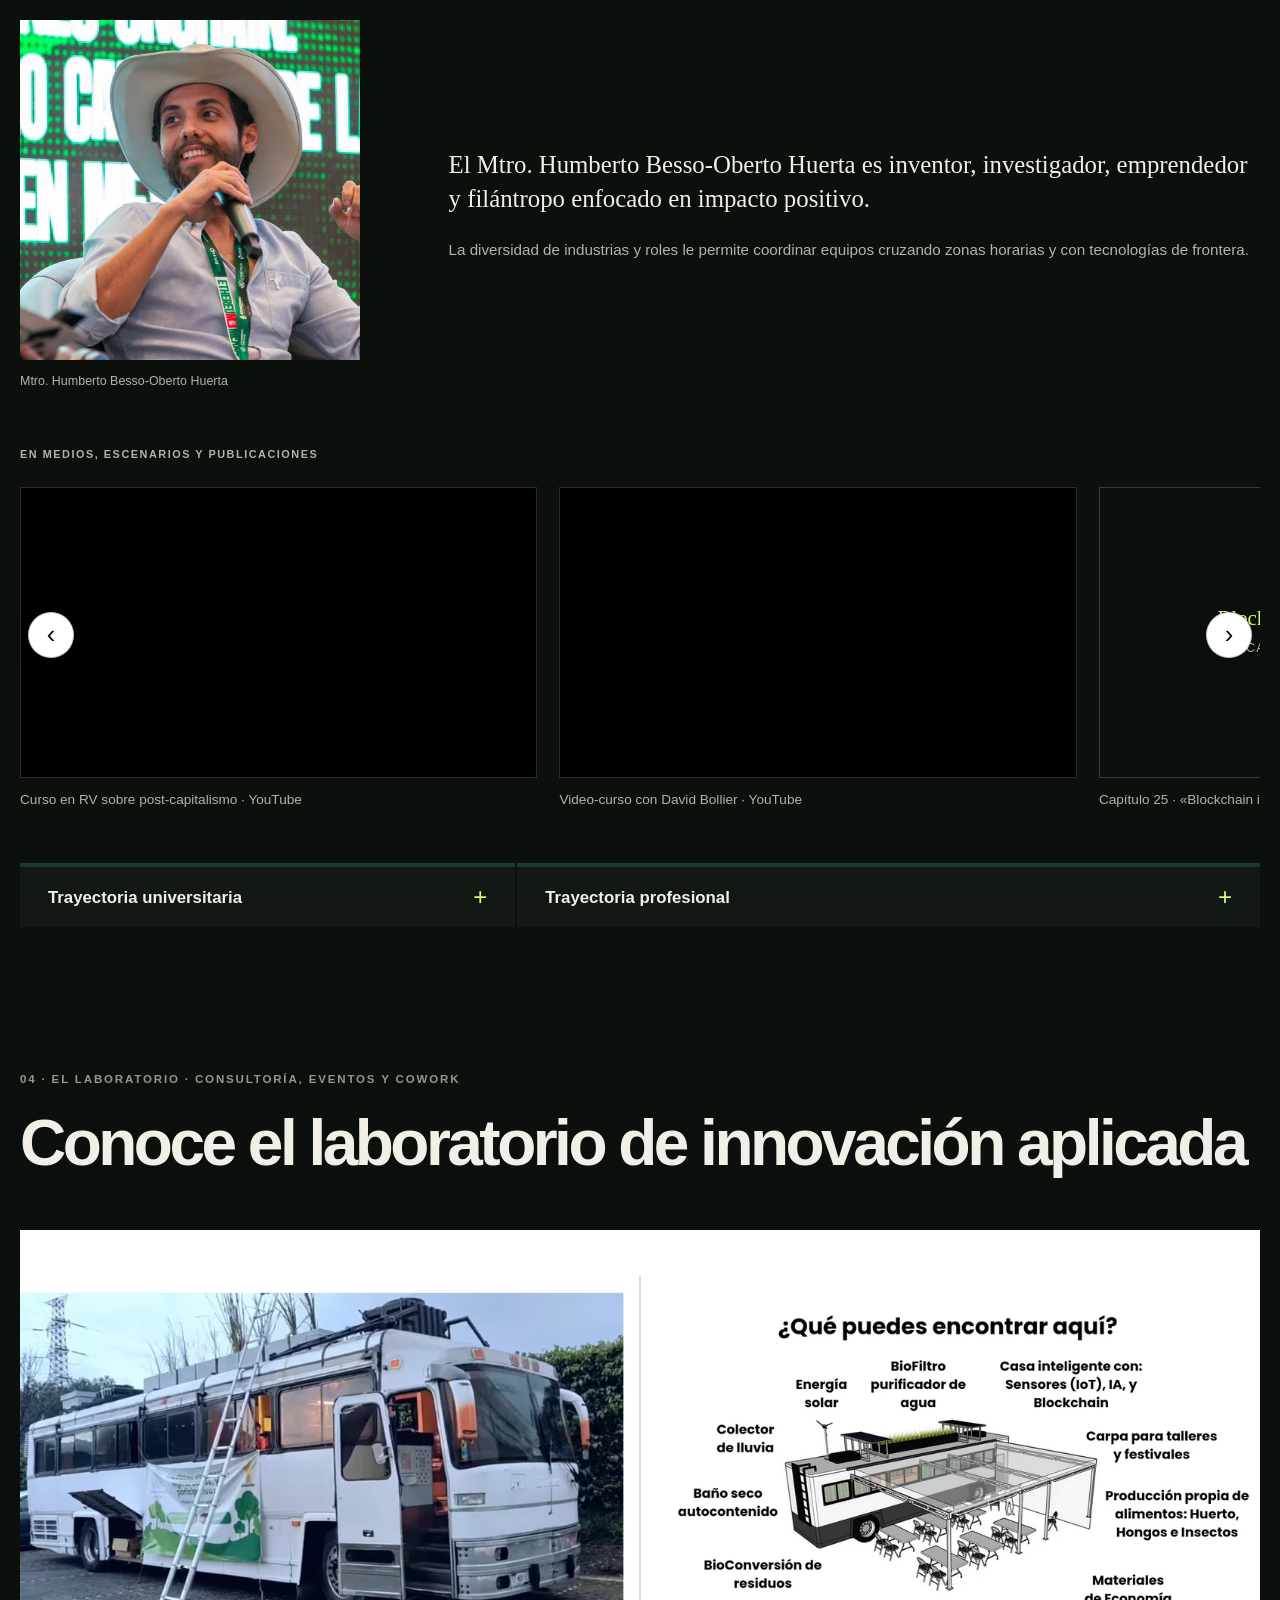
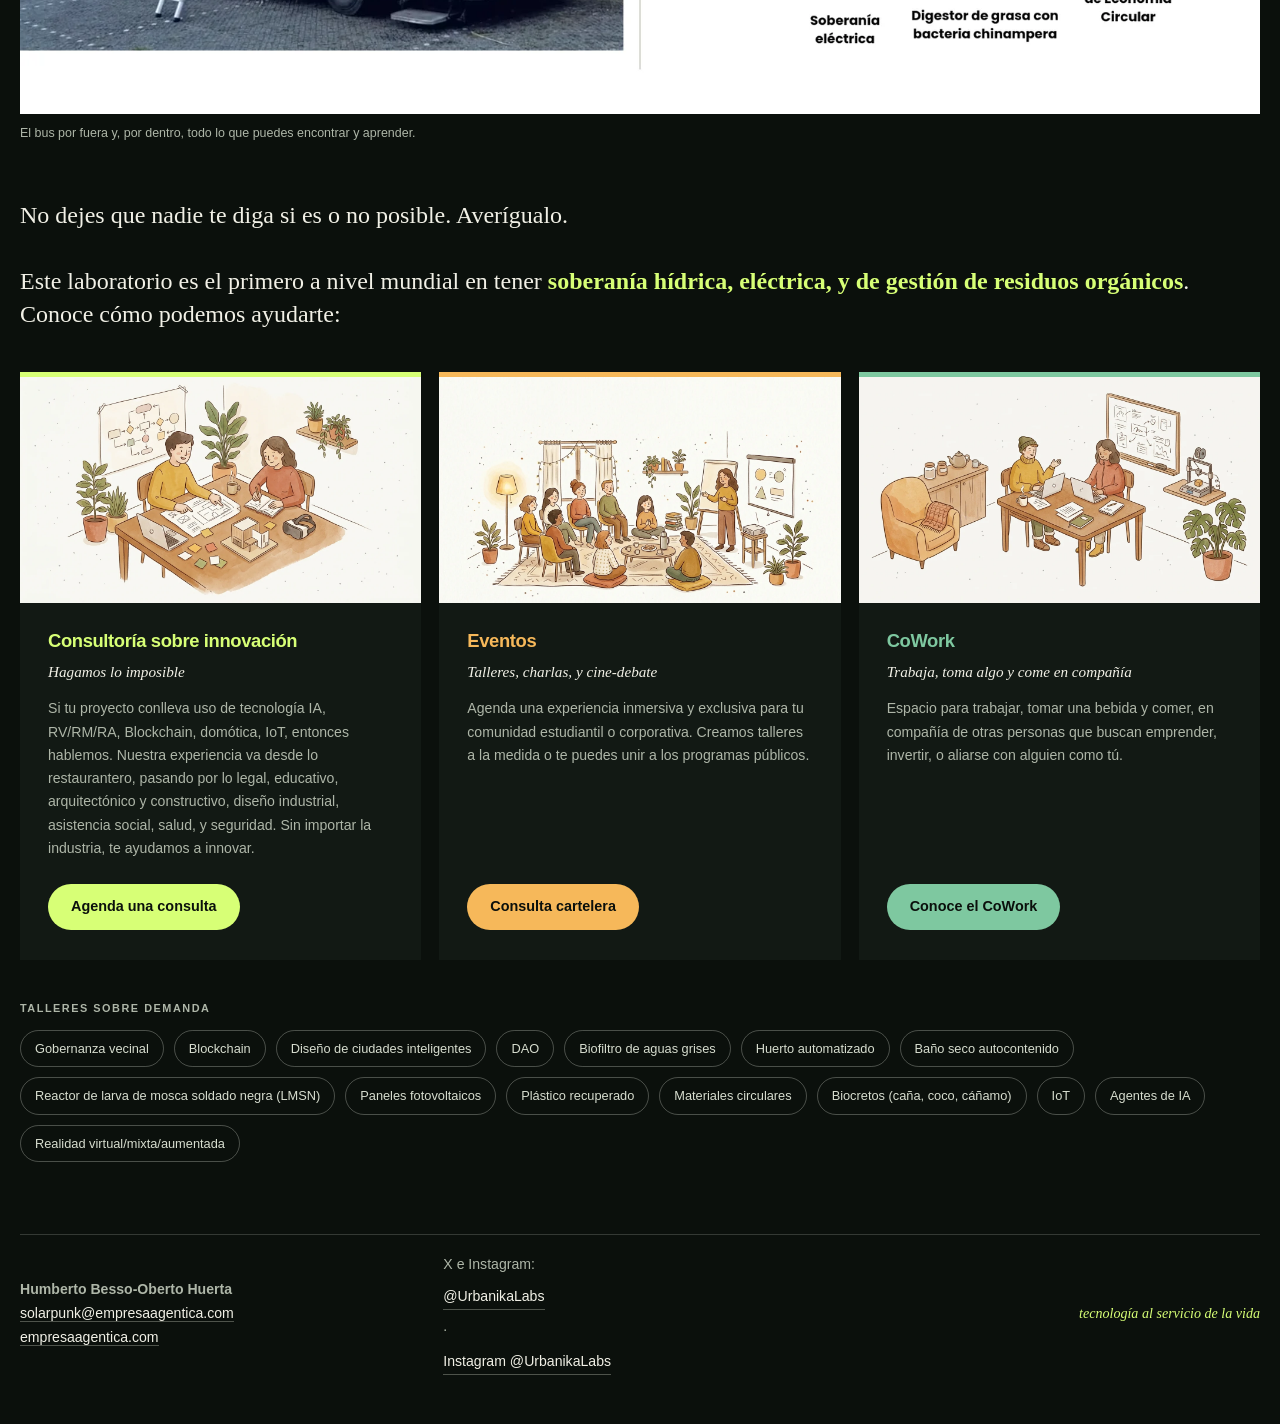
==== commit f996bc16: "style(construyamos): columna izquierda de 01 con el mismo lenguaje de bloques que la derecha (kicker" ====
--- a/construyamos/index.html
+++ b/construyamos/index.html
@@ -7,7 +7,7 @@
   <meta name="theme-color" content="#0b100c">
   <title>SolarPunk Mx | Construyamos — Laboratorio de innovación aplicada</title>
   <link rel="icon" href="data:image/svg+xml,%3Csvg%20xmlns%3D%22http%3A%2F%2Fwww.w3.org%2F2000%2Fsvg%22%20viewBox%3D%220%200%2064%2064%22%3E%3Crect%20width%3D%2264%22%20height%3D%2264%22%20rx%3D%2214%22%20fill%3D%22%23d7ff76%22%2F%3E%3Ccircle%20cx%3D%2232%22%20cy%3D%2232%22%20r%3D%2215%22%20fill%3D%22none%22%20stroke%3D%22%230b100c%22%20stroke-width%3D%226%22%2F%3E%3Cpath%20d%3D%22M14%2050%20L32%2047%20L50%2050%22%20fill%3D%22none%22%20stroke%3D%22%230b100c%22%20stroke-width%3D%226%22%20stroke-linecap%3D%22round%22%2F%3E%3C%2Fsvg%3E">
-  <link rel="stylesheet" href="construyamos.css?v=20261009k">
+  <link rel="stylesheet" href="construyamos.css?v=20261009l">
   <script src="construyamos.js?v=20261009j" defer></script>
 </head>
 <body>
@@ -62,10 +62,16 @@
         <p class="section-index cjs-index-dark reveal">01 · Oportunidades laborales</p>
         <div class="cjs-oportunidades-grid">
           <div class="cjs-op-col reveal">
-            <p class="cjs-lead cjs-lead-dark">Cada vez hay menos oferta laboral para recién egresados y cada vez hay más desplazamiento de estas labores por IA y otras tecnologías.</p>
-            <div class="cjs-chart-notes">
-              <p><strong>Paradoja de las vacantes (PwC, 2026).</strong> Las vacantes júnior se «seniorizan»: las ofertas con habilidades avanzadas de IA se duplican y son 7× más probables de pedir estrategia, arquitectura o liderazgo. Las empresas elevan la productividad del personal senior en lugar de abrir plazas júnior.</p>
-              <p><strong>Marco global (Stanford Digital Economy Lab y ADP Research, 2026).</strong> Brecha de empleo de 19% en profesionales de 22 a 25 años en sectores altamente automatizados. El ajuste ocurre por congelamiento de contratación, no por despidos masivos.</p>
+            <p class="cjs-op-lead">Cada vez hay menos oferta laboral para recién egresados y cada vez hay más desplazamiento de estas labores por IA y otras tecnologías.</p>
+            <div class="cjs-duo reveal">
+              <h4>Paradoja de las vacantes · PwC, 2026</h4>
+              <p class="cjs-op-finding">Las vacantes júnior se «seniorizan»</p>
+              <p class="cjs-duo-text">Las ofertas con habilidades avanzadas de IA se duplican. Las empresas elevan la productividad del personal senior en lugar de abrir plazas júnior.</p>
+            </div>
+            <div class="cjs-duo reveal">
+              <h4>Marco global · Stanford Digital Economy Lab y ADP Research, 2026</h4>
+              <p class="cjs-op-finding">Brecha de empleo de <strong>19%</strong></p>
+              <p class="cjs-duo-text">En profesionales de 22 a 25 años en sectores altamente automatizados. El ajuste ocurre por congelamiento de contratación, no por despidos masivos.</p>
             </div>
           </div>
             <div class="cjs-op-col reveal">
--- a/construyamos/construyamos.css
+++ b/construyamos/construyamos.css
@@ -119,7 +119,11 @@
 .cjs-oportunidades-grid { display: grid; grid-template-columns: 1fr 1fr; gap: 4vw; align-items: start; margin-top: 40px; }
 .cjs-op-col { min-width: 0; }
 .cjs-op-col .cjs-chart-frame { margin-top: 24px; }
-.cjs-op-sub { margin: 0 0 24px; max-width: 620px; font-family: Georgia, serif; font-size: 1.4rem; line-height: 1.35; }
+.cjs-op-sub { margin: 0 0 30px; max-width: 620px; font-family: Georgia, serif; font-size: 1.4rem; line-height: 1.35; color: var(--ink); }
+/* Columna izquierda con el mismo lenguaje de bloques que la derecha */
+.cjs-op-lead { margin: 0 0 32px; max-width: 42ch; font-family: Georgia, serif; font-size: 1.4rem; line-height: 1.35; color: var(--ink); }
+.cjs-op-finding { margin: 6px 0 12px; font-family: Georgia, serif; font-size: clamp(1.3rem, 2vw, 1.65rem); line-height: 1.25; color: var(--ink); }
+.cjs-op-finding strong { color: var(--forest); }
 /* 01 oportunidades — evidencia cognitiva en claro (sin paneles oscuros flotantes) */
 .cjs-op-col .cjs-duo { padding: 0 0 28px; margin: 0 0 30px; background: transparent; border-top: 0; border-bottom: 1px solid rgba(11,16,12,.14); }
 .cjs-op-col .cjs-duo:last-child { padding-bottom: 0; margin-bottom: 0; border-bottom: 0; }
